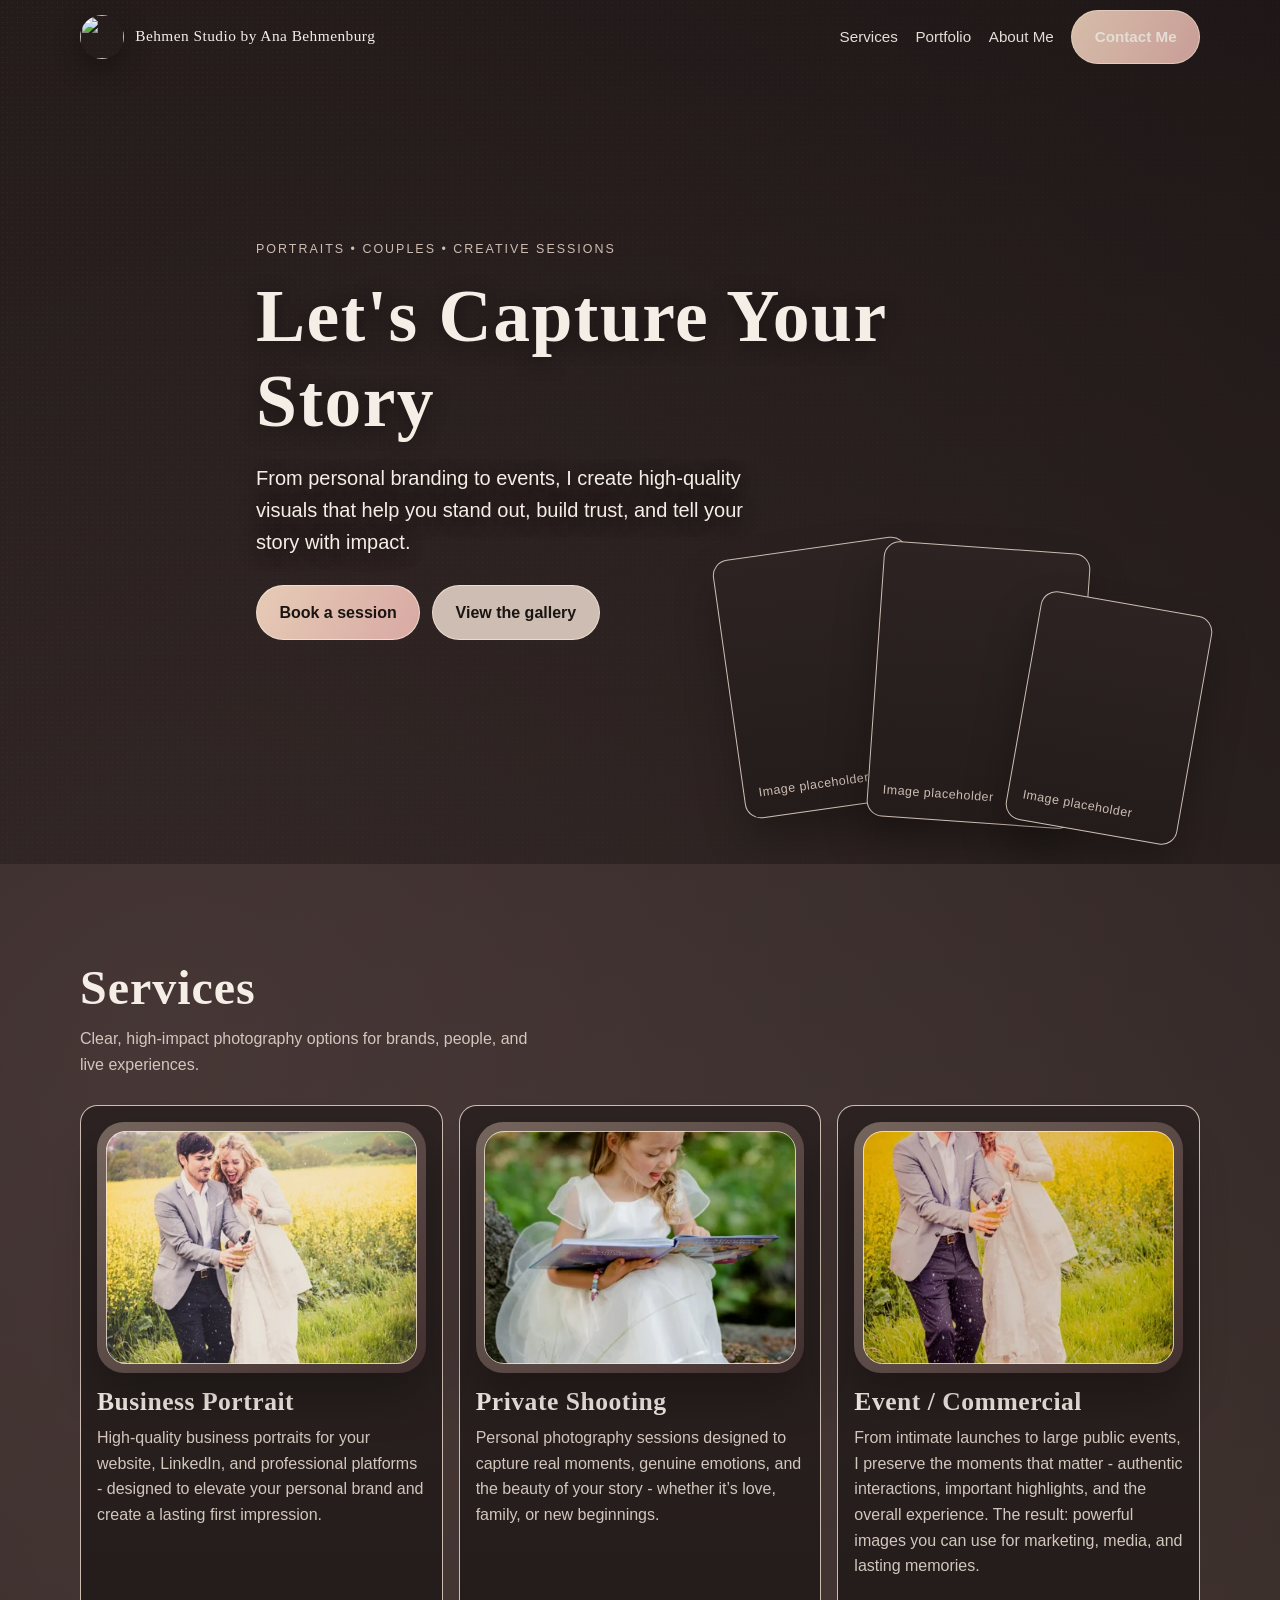
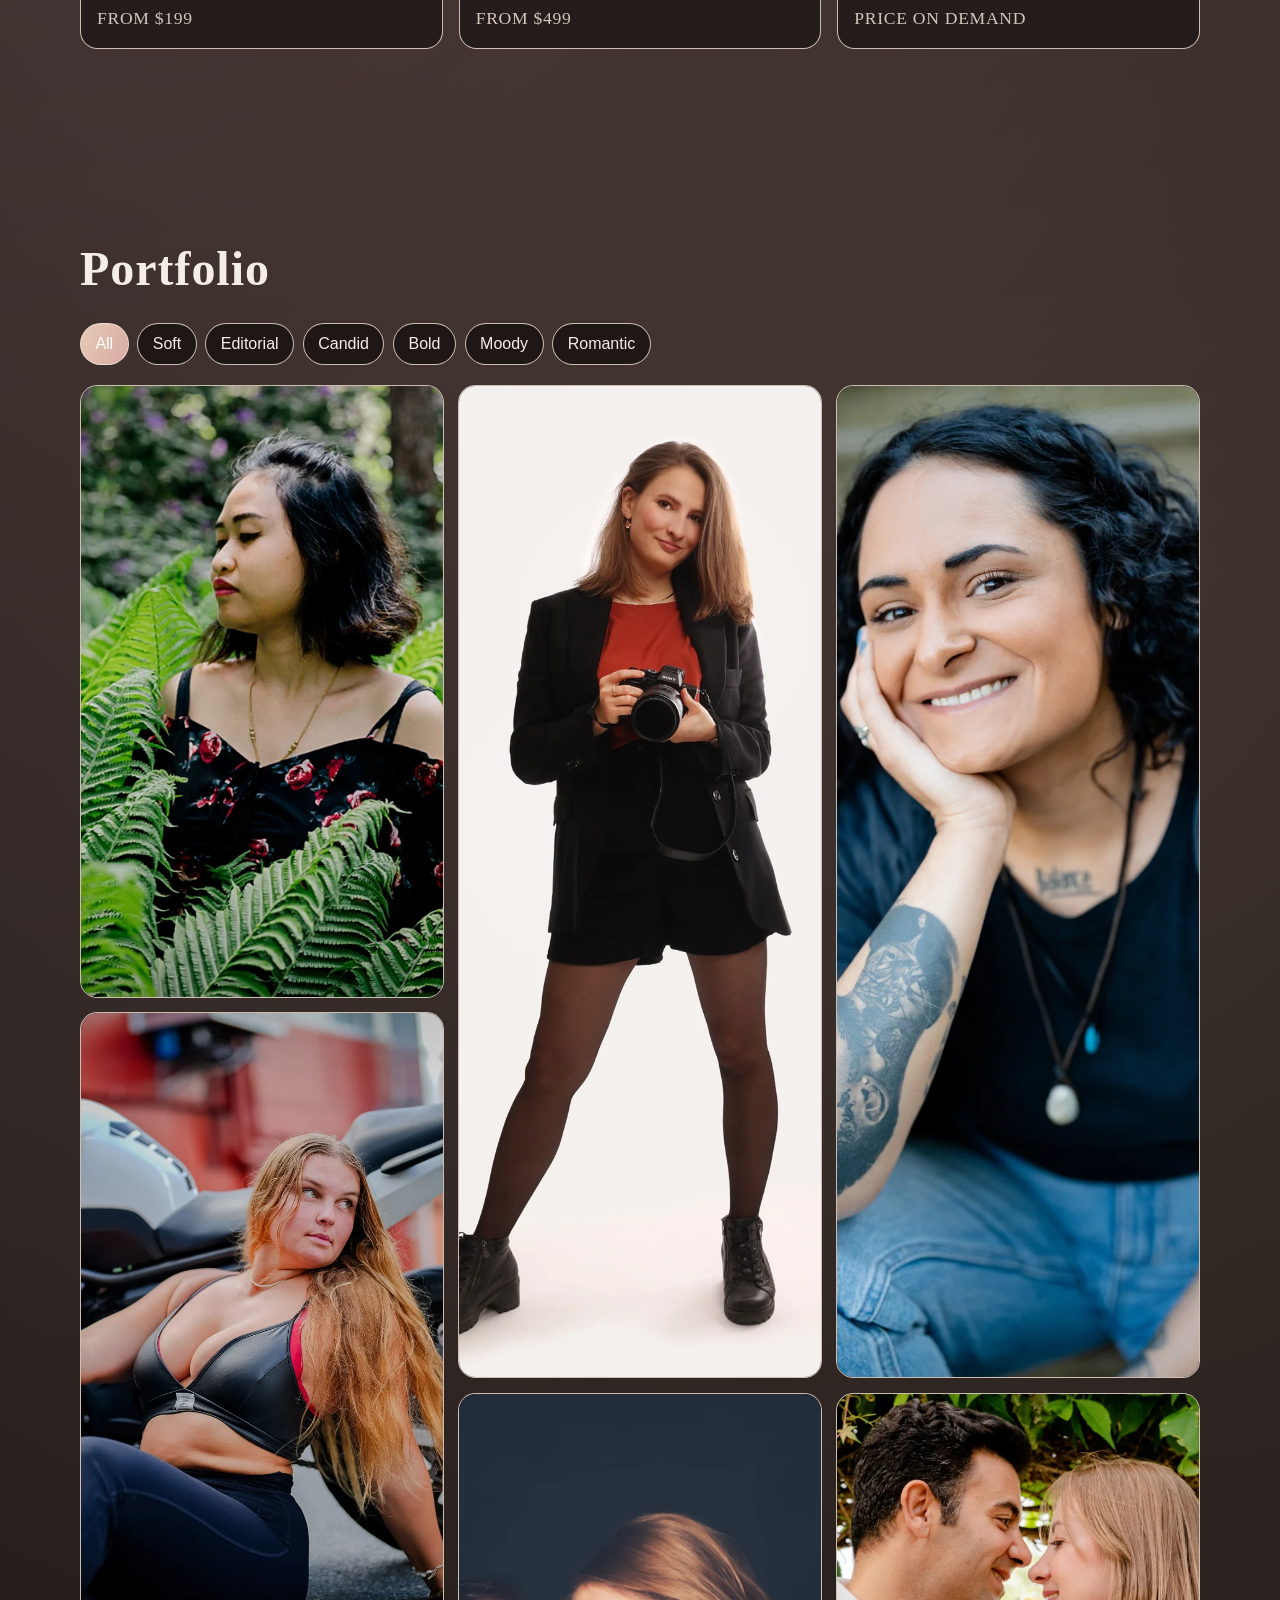
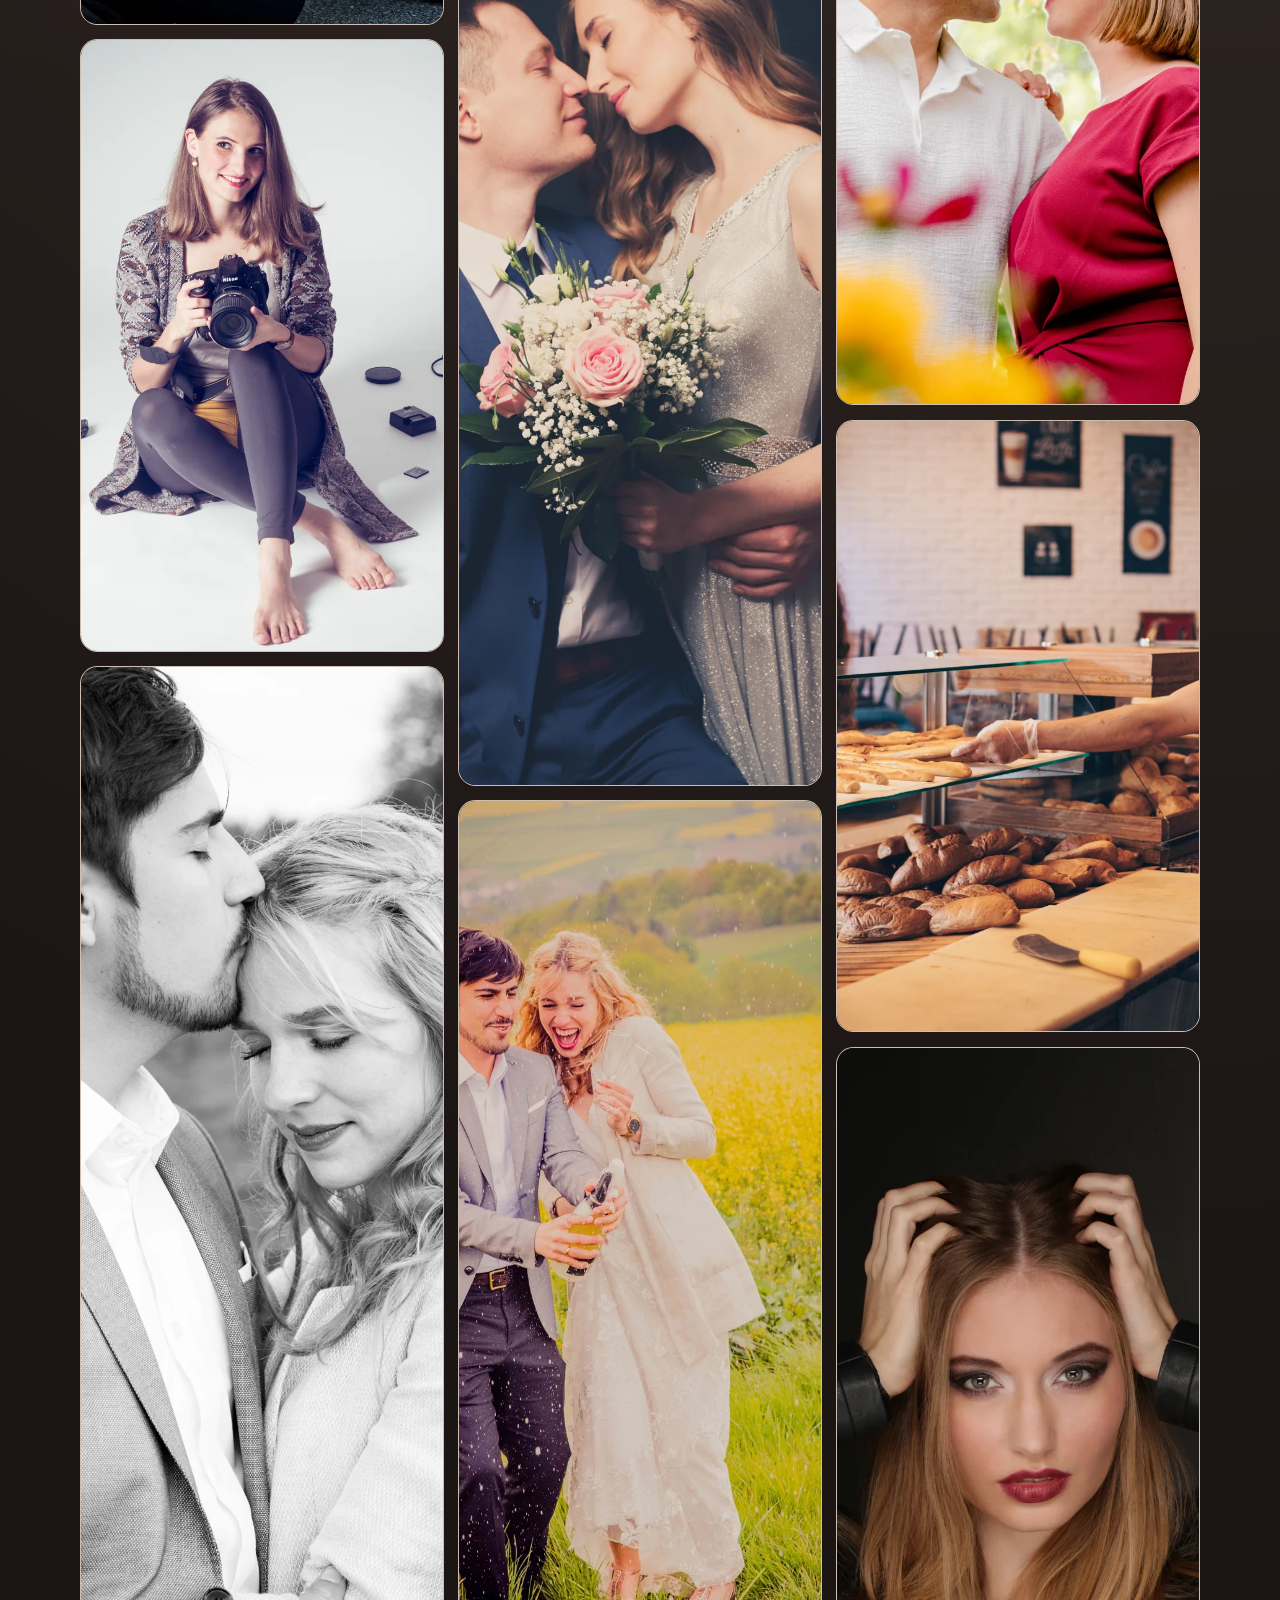
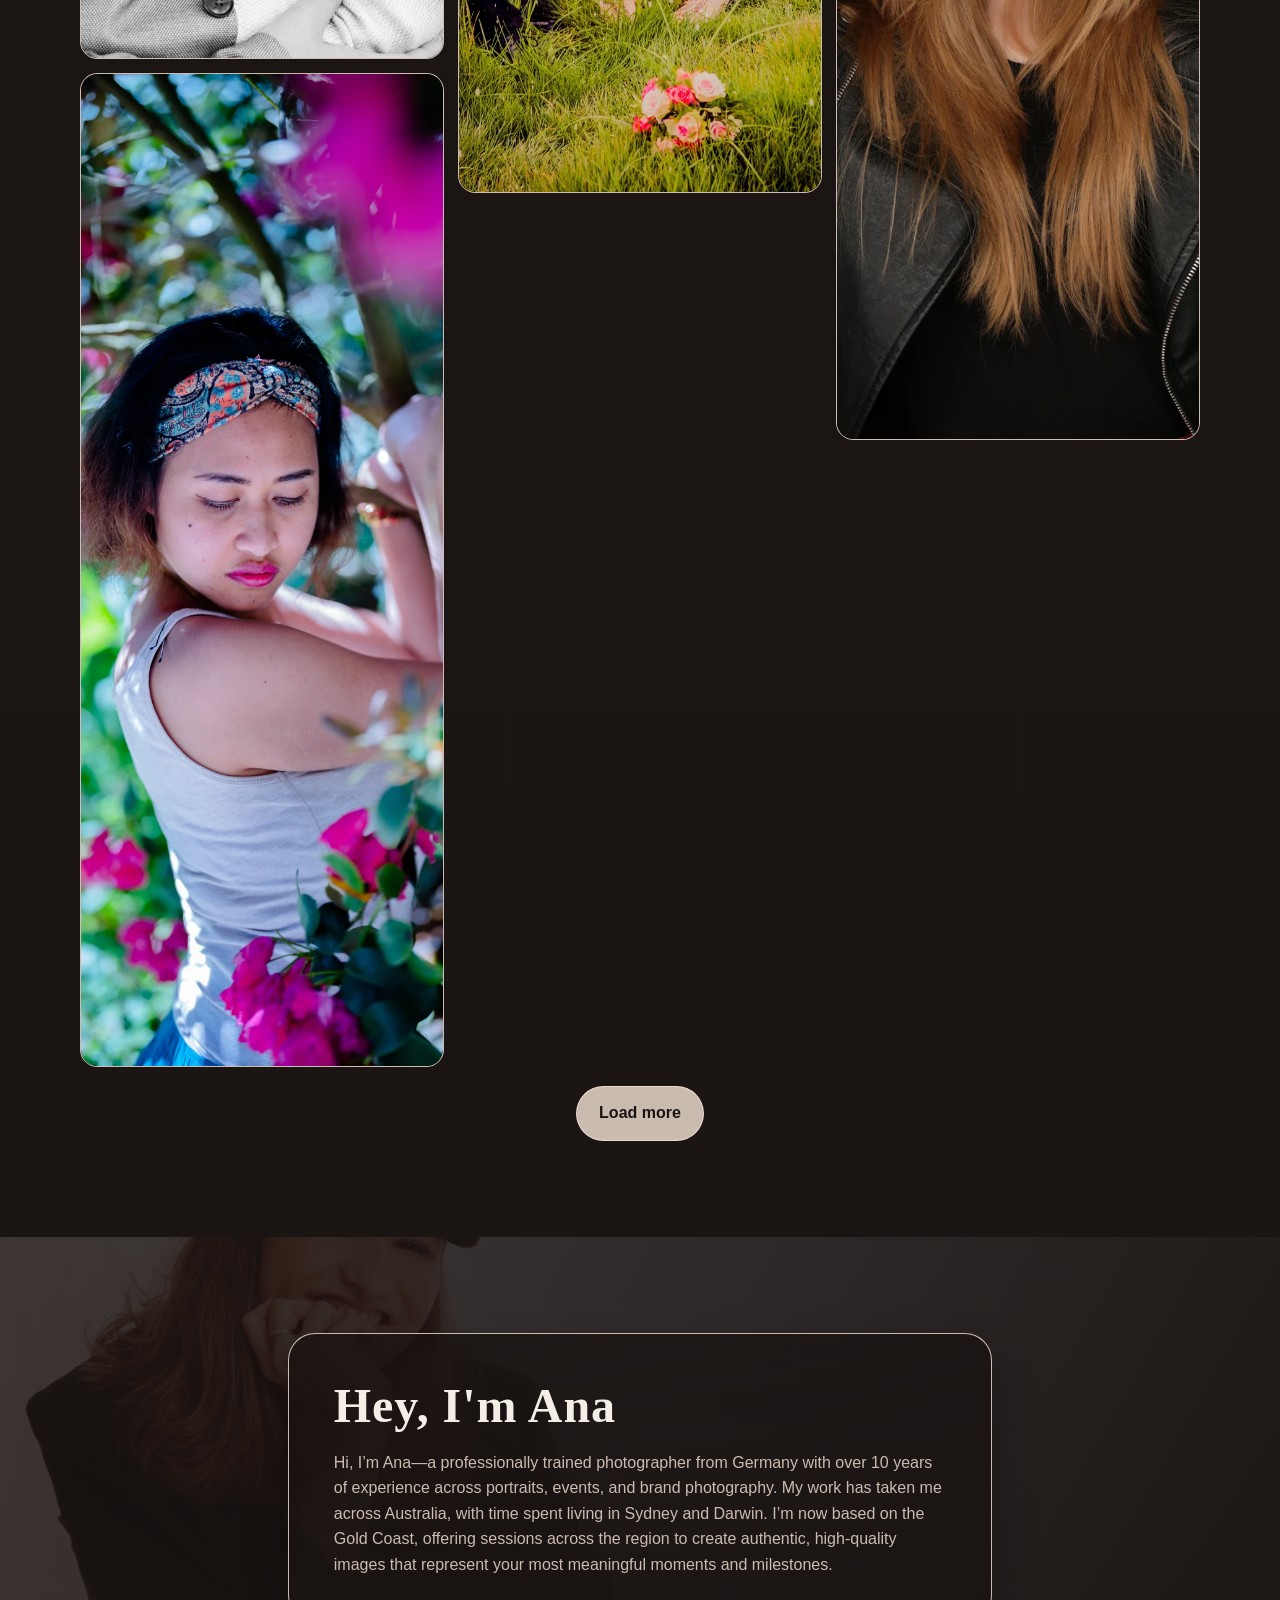
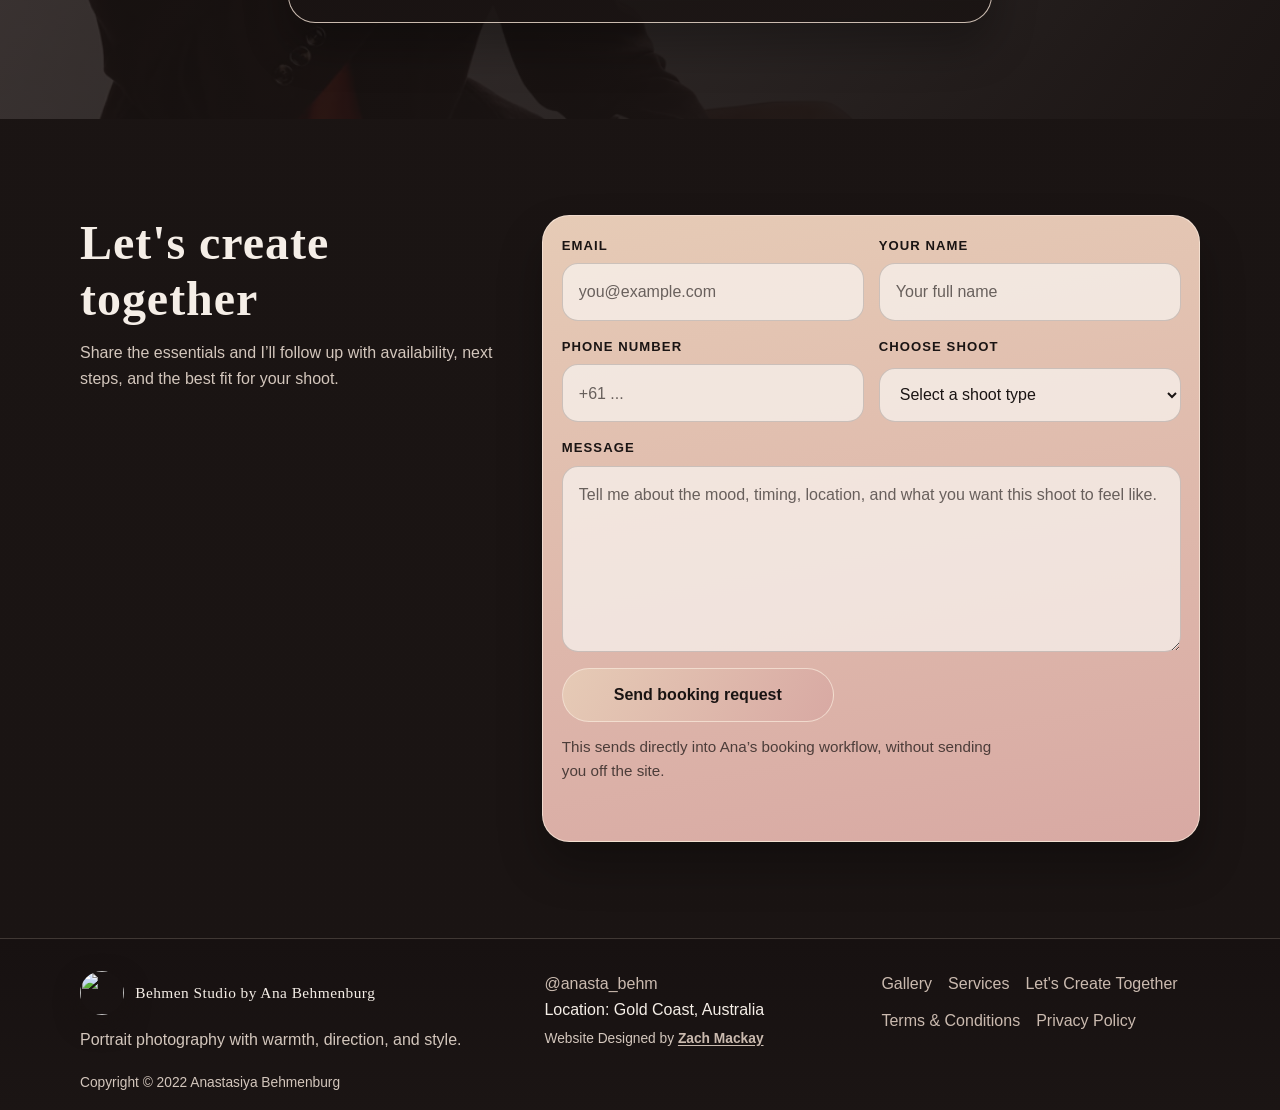
==== index.html @ 87c99b05 "Harden gallery for older browsers with static fallback" ====
<!DOCTYPE html>
<html lang="en">
  <!-- Website designed by Zach Mackay: https://alexzander73.github.io/index.html -->
  <!-- If you want to change wording on the main page, this is the main file to edit. -->
  <head>
    <meta charset="UTF-8" />
    <meta name="viewport" content="width=device-width, initial-scale=1.0" />
    <title>Behmen Studio by Ana Behmenburg | Portrait, Branding & Event Photography</title>
    <meta name="author" content="Zach Mackay | https://alexzander73.github.io/index.html" />
    <meta
      name="designer"
      content="Website Designed by Zach Mackay | https://alexzander73.github.io/index.html"
    />
    <meta
      name="description"
      content="Elegant portrait and creative photography with guided sessions, polished edits, and a booking flow designed to feel easy from first message to final gallery."
    />
    <meta property="og:type" content="website" />
    <meta property="og:title" content="Behmen Studio by Ana Behmenburg | Let's Capture Your Story" />
    <meta
      property="og:description"
      content="Portraits, couples, and creative sessions with warm direction and editorial energy."
    />
    <meta property="og:image" content="assets/images/web/1.webp" />
    <meta property="og:url" content="https://example.com/replace-with-live-url" />
    <link rel="canonical" href="https://example.com/replace-with-live-url" />
    <script>
      try {
        const savedTheme = localStorage.getItem("ab-theme");
        if (savedTheme === "warm" || savedTheme === "requested") {
          document.documentElement.dataset.theme = savedTheme;
        }
      } catch (error) {}
    </script>
    <link id="site-favicon" rel="icon" type="image/svg+xml" href="assets/icons/logo-ab.svg" />
    <link rel="preload" as="image" href="assets/images/web/hero-main.webp" />
    <link rel="stylesheet" href="styles.css?v=20260606-compat" />
  </head>
  <body>
    <a class="skip-link" href="#main-content">Skip to content</a>

    <header class="site-header" id="top">
      <div class="container nav-wrap">
        <a class="brand" href="#home" aria-label="Behmen Studio by Ana Behmenburg home">
          <img class="brand-logo" src="assets/icons/logo-ab.svg" alt="" width="44" height="44" />
          <span>Behmen Studio by Ana Behmenburg</span>
        </a>

        <button
          class="menu-toggle"
          type="button"
          aria-expanded="false"
          aria-controls="site-nav"
          aria-label="Toggle navigation"
        >
          <span></span>
          <span></span>
          <span></span>
        </button>

        <nav class="site-nav" id="site-nav" aria-label="Primary navigation">
          <a href="#services">Services</a>
          <a href="#gallery">Portfolio</a>
          <a href="#about">About Me</a>
          <a class="btn btn-primary booking-link nav-booking-btn" data-booking-link href="#contact">Contact Me</a>
        </nav>
      </div>
    </header>

    <main id="main-content">
      <!-- Hero section: update the main homepage headline and the 3 floating photo filenames here. -->
      <section class="hero section" id="home" aria-labelledby="hero-title">
        <div class="hero-bg" aria-hidden="true"></div>
        <div class="grain" aria-hidden="true"></div>
        <div class="container hero-content reveal">
          <p class="kicker">PORTRAITS • COUPLES • CREATIVE SESSIONS</p>
          <h1 id="hero-title">Let's Capture Your Story</h1>
          <p class="hero-subheadline">
            From personal branding to events, I create high-quality visuals that help you
            stand out, build trust, and tell your story with impact.
          </p>
          <div class="hero-cta-row">
            <a class="btn btn-primary booking-link" data-booking-link href="#contact">Book a session</a>
            <a class="btn btn-secondary" href="#gallery">View the gallery</a>
          </div>
        </div>

        <div class="hero-cards" aria-hidden="true">
          <figure class="hero-card card-a">
            <img src="assets/images/web/hero-card-01.webp" alt="" loading="eager" decoding="async" />
          </figure>
          <figure class="hero-card card-b">
            <img src="assets/images/web/hero-card-02.webp" alt="" loading="eager" decoding="async" />
          </figure>
          <figure class="hero-card card-c">
            <img src="assets/images/web/hero-card-03.webp" alt="" loading="eager" decoding="async" />
          </figure>
        </div>
      </section>

      <!-- Services section: safe place to update service names, descriptions, prices, and service photos. -->
      <section class="sessions section reveal" id="services" aria-labelledby="services-title">
        <div class="container">
          <div class="section-head">
            <h2 id="services-title">Services</h2>
            <p>Clear, high-impact photography options for brands, people, and live experiences.</p>
          </div>

          <div class="session-grid">
            <article class="session-card">
              <div class="session-media frame-image" aria-hidden="true">
                <img src="assets/images/thumbnails/21.webp" alt="" loading="lazy" decoding="async" />
              </div>
              <h3>Business Portrait</h3>
              <p>
                High-quality business portraits for your website, LinkedIn, and professional
                platforms - designed to elevate your personal brand and create a lasting first
                impression.
              </p>
              <div class="service-meta">
                <p class="service-price">from $199</p>
              </div>
            </article>

            <article class="session-card">
              <div class="session-media frame-image" aria-hidden="true">
                <img src="assets/images/thumbnails/22.webp" alt="" loading="lazy" decoding="async" />
              </div>
              <h3>Private Shooting</h3>
              <p>
                Personal photography sessions designed to capture real moments, genuine emotions,
                and the beauty of your story - whether it’s love, family, or new beginnings.
              </p>
              <div class="service-meta">
                <p class="service-price">from $499</p>
              </div>
            </article>

            <article class="session-card">
              <div class="session-media frame-image" aria-hidden="true">
                <img src="assets/images/thumbnails/10.webp" alt="" loading="lazy" decoding="async" />
              </div>
              <h3>Event / Commercial</h3>
              <p>
                From intimate launches to large public events, I preserve the moments that matter
                - authentic interactions, important highlights, and the overall experience. The
                result: powerful images you can use for marketing, media, and lasting memories.
              </p>
              <div class="service-meta">
                <p class="service-price">price on demand</p>
              </div>
            </article>
          </div>
        </div>
      </section>

      <section class="mood-gallery section reveal" id="gallery" aria-labelledby="mood-title">
        <div class="container">
          <div class="section-head">
            <h2 id="mood-title">Portfolio</h2>
          </div>

          <!-- Portfolio filters are built automatically from the gallery data in gallery-data.js. -->
          <div class="filter-row" id="gallery-filters" role="toolbar" aria-label="Gallery filter buttons"></div>

          <div class="gallery-grid" id="gallery-grid" aria-live="polite">
            <button class="gallery-item" type="button" style="--span: 28" aria-label="Portfolio image">
              <img src="assets/images/web/1.webp" alt="Brand portrait photograph from Behmen Studio portfolio" loading="lazy" />
            </button>
            <button class="gallery-item" type="button" style="--span: 45" aria-label="Portfolio image">
              <img src="assets/images/web/2.webp" alt="Portrait photography image from Behmen Studio portfolio" loading="lazy" />
            </button>
            <button class="gallery-item" type="button" style="--span: 45" aria-label="Portfolio image">
              <img src="assets/images/web/3.webp" alt="Brand portrait photograph from Behmen Studio portfolio" loading="lazy" />
            </button>
            <button class="gallery-item" type="button" style="--span: 28" aria-label="Portfolio image">
              <img src="assets/images/web/4.webp" alt="Brand portrait photograph from Behmen Studio portfolio" loading="lazy" />
            </button>
            <button class="gallery-item" type="button" style="--span: 45" aria-label="Portfolio image">
              <img src="assets/images/web/5.webp" alt="Couples session photograph from Behmen Studio portfolio" loading="lazy" />
            </button>
            <button class="gallery-item" type="button" style="--span: 28" aria-label="Portfolio image">
              <img src="assets/images/web/6.webp" alt="Couples session photograph from Behmen Studio portfolio" loading="lazy" />
            </button>
            <button class="gallery-item" type="button" style="--span: 28" aria-label="Portfolio image">
              <img src="assets/images/web/7.webp" alt="Creative editorial portrait from Behmen Studio portfolio" loading="lazy" />
            </button>
            <button class="gallery-item" type="button" style="--span: 28" aria-label="Portfolio image">
              <img src="assets/images/web/8.webp" alt="Creative editorial portrait from Behmen Studio portfolio" loading="lazy" />
            </button>
            <button class="gallery-item" type="button" style="--span: 45" aria-label="Portfolio image">
              <img src="assets/images/web/9.webp" alt="Brand portrait photograph from Behmen Studio portfolio" loading="lazy" />
            </button>
            <button class="gallery-item" type="button" style="--span: 45" aria-label="Portfolio image">
              <img src="assets/images/web/10.webp" alt="Event photography image from Behmen Studio portfolio" loading="lazy" />
            </button>
            <button class="gallery-item" type="button" style="--span: 45" aria-label="Portfolio image">
              <img src="assets/images/web/11.webp" alt="Lifestyle photography image from Behmen Studio portfolio" loading="lazy" />
            </button>
            <button class="gallery-item" type="button" style="--span: 45" aria-label="Portfolio image">
              <img src="assets/images/web/12.webp" alt="Portrait photography image from Behmen Studio portfolio" loading="lazy" />
            </button>
          </div>
          <div class="gallery-actions">
            <button class="btn btn-secondary gallery-load-more" id="gallery-load-more" type="button" hidden>
              Load more
            </button>
          </div>
        </div>
      </section>

      <section class="sessions section reveal" aria-labelledby="session-types-title" hidden>
        <div class="container">
          <div class="section-head">
            <h2 id="session-types-title">Session types</h2>
            <p>Flexible formats for different stories, personalities, and seasons of life.</p>
          </div>

          <div class="session-grid">
            <article class="session-card">
              <div class="session-media frame-image" aria-hidden="true">
                <img src="assets/images/thumbnails/14.webp" alt="" loading="lazy" decoding="async" />
              </div>
              <h3>Portraits</h3>
              <p>Clean, expressive portraits for when you want to look like yourself — only sharper.</p>
              <p class="best-for"><strong>Best for:</strong> personal portraits, profile updates, milestone moments.</p>
              <a class="text-link booking-link" data-booking-link href="#contact">Ask about this session</a>
            </article>

            <article class="session-card">
              <div class="session-media frame-image" aria-hidden="true">
                <img src="assets/images/thumbnails/5.webp" alt="" loading="lazy" decoding="async" />
              </div>
              <h3>Couples</h3>
              <p>Romantic, playful, intimate, or completely chaotic. Preferably all four.</p>
              <p class="best-for"><strong>Best for:</strong> anniversaries, engagement season, “just because” sessions.</p>
              <a class="text-link booking-link" data-booking-link href="#contact">Ask about this session</a>
            </article>

            <article class="session-card">
              <div class="session-media frame-image" aria-hidden="true">
                <img src="assets/images/thumbnails/43.webp" alt="" loading="lazy" decoding="async" />
              </div>
              <h3>Creative Editorial</h3>
              <p>For dramatic lighting, bolder styling, and images with a little bite.</p>
              <p class="best-for"><strong>Best for:</strong> fashion-led stories, concept shoots, creative direction.</p>
              <a class="text-link booking-link" data-booking-link href="#contact">Ask about this session</a>
            </article>

            <article class="session-card">
              <div class="session-media frame-image" aria-hidden="true">
                <img src="assets/images/thumbnails/11.webp" alt="" loading="lazy" decoding="async" />
              </div>
              <h3>Lifestyle</h3>
              <p>Natural images with warmth, movement, and real personality.</p>
              <p class="best-for"><strong>Best for:</strong> at-home stories, day-in-the-life sessions, family rhythm.</p>
              <a class="text-link booking-link" data-booking-link href="#contact">Ask about this session</a>
            </article>

            <article class="session-card">
              <div class="session-media frame-image" aria-hidden="true">
                <img src="assets/images/thumbnails/17.webp" alt="" loading="lazy" decoding="async" />
              </div>
              <h3>Events</h3>
              <p>Candid coverage for moments that should not disappear into someone’s camera roll.</p>
              <p class="best-for"><strong>Best for:</strong> launches, birthdays, intimate celebrations.</p>
              <a class="text-link booking-link" data-booking-link href="#contact">Ask about this session</a>
            </article>

            <article class="session-card">
              <div class="session-media frame-image" aria-hidden="true">
                <img src="assets/images/thumbnails/3.webp" alt="" loading="lazy" decoding="async" />
              </div>
              <h3>Branding</h3>
              <p>Personal brand images that feel polished without becoming corporate wallpaper.</p>
              <p class="best-for"><strong>Best for:</strong> founders, creators, service businesses.</p>
              <a class="text-link booking-link" data-booking-link href="#contact">Ask about this session</a>
            </article>
          </div>
        </div>
      </section>

      <!-- Contact section: the visible wording can be changed here. The form is already linked to Google Forms. -->
      <!-- About Me section: update Ana's bio text here. The background photo is set in styles.css. -->
      <section class="closing-cta section" id="about" aria-labelledby="closing-title">
        <div class="closing-bg" aria-hidden="true"></div>
        <div class="container reveal closing-inner">
          <div class="closing-bio">
            <h2 id="closing-title">Hey, I'm Ana</h2>
            <p>
              Hi, I’m Ana—a professionally trained photographer from Germany with over 10 years of
              experience across portraits, events, and brand photography. My work has taken me
              across Australia, with time spent living in Sydney and Darwin. I’m now based on the
              Gold Coast, offering sessions across the region to create authentic, high-quality
              images that represent your most meaningful moments and milestones.
            </p>
          </div>
        </div>
      </section>

      <section class="contact section reveal" id="contact" aria-labelledby="contact-title">
        <div class="container contact-grid">
          <div class="contact-copy">
            <h2 id="contact-title" tabindex="-1">Let's create together</h2>
            <p>
              Share the essentials and I’ll follow up with availability, next steps, and the best
              fit for your shoot.
            </p>
          </div>

          <form
            class="contact-card contact-form"
            id="booking-form"
            action="https://docs.google.com/forms/d/e/1FAIpQLSfcekjBsArkRfEiZrwBeXv1v7Gg5kuwwtgHnTbd9n-oqqgunA/formResponse"
            method="POST"
            target="booking-form-target"
          >
            <div class="form-grid">
              <div class="field">
                <label class="form-label" for="booking-email">Email</label>
                <input
                  class="form-control"
                  id="booking-email"
                  name="emailAddress"
                  type="email"
                  autocomplete="email"
                  placeholder="you@example.com"
                  required
                />
              </div>

              <div class="field">
                <label class="form-label" for="booking-name">Your name</label>
                <input
                  class="form-control"
                  id="booking-name"
                  name="entry.741005754"
                  type="text"
                  autocomplete="name"
                  placeholder="Your full name"
                  required
                />
              </div>

              <div class="field">
                <label class="form-label" for="booking-phone">Phone number</label>
                <input
                  class="form-control"
                  id="booking-phone"
                  name="entry.1452168163"
                  type="tel"
                  autocomplete="tel"
                  placeholder="+61 ..."
                />
              </div>

              <div class="field">
                <label class="form-label" for="booking-shoot">Choose Shoot</label>
                <select class="form-control" id="booking-shoot" name="entry.1348587516">
                  <option value="">Select a shoot type</option>
                  <option value="Business">Business</option>
                  <option value="Private">Private</option>
                  <option value="Event">Event</option>
                  <option value="Commercial">Commercial</option>
                </select>
              </div>

              <div class="field field-full">
                <label class="form-label" for="booking-message">Message</label>
                <textarea
                  class="form-control form-control-textarea"
                  id="booking-message"
                  name="entry.1686327555"
                  rows="6"
                  placeholder="Tell me about the mood, timing, location, and what you want this shoot to feel like."
                ></textarea>
              </div>
            </div>

            <input type="hidden" name="fvv" value="1" />
            <input type="hidden" name="fbzx" value="1282646725773143806" />
            <input type="hidden" name="partialResponse" value="[null,null,&quot;1282646725773143806&quot;]" />
            <input type="hidden" name="pageHistory" value="0" />
            <input type="hidden" name="submissionTimestamp" value="-1" />

            <div class="form-actions">
              <button class="btn btn-primary" type="submit">Send booking request</button>
              <p class="form-note">
                This sends directly into Ana’s booking workflow, without sending you off the site.
              </p>
            </div>

            <p class="form-status" id="booking-form-status" aria-live="polite"></p>
          </form>
        </div>

        <iframe
          class="form-target"
          name="booking-form-target"
          id="booking-form-target"
          title="Hidden booking form submission target"
        ></iframe>
      </section>
    </main>

    <footer class="site-footer">
      <div class="container footer-grid">
        <div>
          <p class="brand footer-brand">
            <img class="brand-logo" src="assets/icons/logo-ab.svg" alt="" width="44" height="44" />
            <span>Behmen Studio by Ana Behmenburg</span>
          </p>
          <p class="footer-tagline">Portrait photography with warmth, direction, and style.</p>
        </div>

        <div>
          <p><a href="https://www.instagram.com/anasta_behm/" target="_blank" rel="noreferrer">@anasta_behm</a></p>
          <p>Location: Gold Coast, Australia</p>
          <p class="designer-credit">
            Website Designed by
            <a href="https://alexzander73.github.io/index.html" target="_blank" rel="noreferrer">
              Zach Mackay
            </a>
          </p>
        </div>

        <nav aria-label="Footer links" class="footer-links">
          <a href="#gallery">Gallery</a>
          <a href="#services">Services</a>
          <a href="#contact">Let's Create Together</a>
          <a href="terms.html">Terms &amp; Conditions</a>
          <a href="privacy.html">Privacy Policy</a>
        </nav>
      </div>
      <p class="copyright">
        Copyright ©️ 2022 Anastasiya Behmenburg
      </p>
    </footer>

    <div class="lightbox" id="lightbox" aria-hidden="true" role="dialog" aria-label="Image preview">
      <button class="lightbox-close" type="button" aria-label="Close image">×</button>
      <button class="lightbox-nav prev" type="button" aria-label="Previous image">←</button>
      <figure class="lightbox-frame frame-image">
        <img id="lightbox-image" src="" alt="" loading="lazy" decoding="async" />
      </figure>
      <button class="lightbox-nav next" type="button" aria-label="Next image">→</button>
    </div>

    <div class="admin-shell" id="admin-shell" aria-hidden="true" hidden>
      <div class="admin-backdrop" data-admin-close="true"></div>
      <aside class="admin-panel" role="dialog" aria-modal="true" aria-labelledby="admin-title">
        <button class="admin-close" id="admin-close" type="button" aria-label="Close panel">×</button>
        <h2 id="admin-title">Image Library</h2>
        <p class="admin-note">
          Changes are written directly to the linked GitHub repository.
        </p>
        <p class="form-status admin-status" id="admin-status" aria-live="polite"></p>

        <div id="admin-login-panel">
          <form id="admin-login-form" class="admin-form">
            <label class="form-label" for="admin-password">Access key</label>
            <input class="form-control" id="admin-password" name="admin-password" type="password" required />
            <button class="btn btn-primary" type="submit">Unlock</button>
          </form>
        </div>

        <div id="admin-github-panel" hidden>
          <form id="admin-github-form" class="admin-form">
            <h3>Connect GitHub</h3>
            <label class="form-label" for="admin-github-token">GitHub token (repo contents write)</label>
            <input class="form-control" id="admin-github-token" type="password" required />

            <label class="form-label" for="admin-github-owner">Repo owner</label>
            <input class="form-control" id="admin-github-owner" type="text" value="AnBehmen" required />

            <label class="form-label" for="admin-github-repo">Repo name</label>
            <input class="form-control" id="admin-github-repo" type="text" value="behmenstudio" required />

            <label class="form-label" for="admin-github-branch">Branch</label>
            <input class="form-control" id="admin-github-branch" type="text" value="main" required />

            <button class="btn btn-primary" type="submit">Connect</button>
          </form>
        </div>

        <div id="admin-work-panel" hidden>
          <form id="admin-upload-form" class="admin-form">
            <h3>Add Image</h3>
            <label class="form-label" for="admin-image-file">Upload image file</label>
            <input class="form-control" id="admin-image-file" type="file" accept="image/*" />

            <label class="form-label" for="admin-src-path">Or image path / URL</label>
            <input
              class="form-control"
              id="admin-src-path"
              type="text"
              placeholder="assets/images/web/new-image.webp"
            />

            <label class="form-label" for="admin-alt">Alt text</label>
            <input class="form-control" id="admin-alt" type="text" required />

            <label class="form-label" for="admin-category">Category</label>
            <select class="form-control" id="admin-category"></select>

            <label class="form-label" for="admin-mood">Mood</label>
            <select class="form-control" id="admin-mood"></select>

            <label class="form-label" for="admin-span">Grid span</label>
            <input class="form-control" id="admin-span" type="number" min="20" max="56" value="36" />

            <button class="btn btn-primary" type="submit">Add to Gallery</button>
          </form>

          <div class="admin-toolbar">
            <button class="btn btn-secondary" id="admin-refresh-gallery" type="button">Refresh from GitHub</button>
            <button class="btn btn-secondary" id="admin-logout" type="button">Lock</button>
          </div>

          <div class="admin-gallery-list" id="admin-gallery-list"></div>
        </div>

        <input id="admin-replace-file" type="file" accept="image/*" hidden />
      </aside>
    </div>

    <script src="gallery-data.js?v=20260606-compat" defer></script>
    <script src="script.js?v=20260606-compat" defer></script>
    <script src="image-library.js?v=20260606-compat" defer></script>
  </body>
</html>
---- styles.css ----
/* Website designed by Zach Mackay: https://alexzander73.github.io/index.html */
/* Most normal text and photo updates should be done in index.html and script.js.
   This file is mainly for design changes like colors, spacing, and layout. */
:root {
  --white: #FFFFFF;
  --white-soft: #f7e5d7cc;
  --slate: #d3c6bc;
  --charcoal: #241c1b;
  --navy: #5f4748;
  --rust: #d8a9a3;
  --ivory: #f5eee7;
  --ink: #1a1413;
  --charcoal-soft: rgba(24, 18, 17, 0.82);
  --bg: #1a1413;
  --bg-soft: #241c1b;
  --card: #2c2322;
  --text: #f5eee7;
  --muted: #d3c6bc;
  --accent: #d9b89b;
  --accent-2: #b58f8e;
  --line: rgba(255, 236, 217, 0.16);
  --shadow: 0 24px 44px rgba(0, 0, 0, 0.28);
  --surface-panel: linear-gradient(180deg, #2c2322, #241c1b);
  --surface-panel-deep: linear-gradient(180deg, #171111, #1b1514);
  --surface-accent: linear-gradient(120deg, #e6cbb6, #d8a9a3);
  --surface-frame: linear-gradient(140deg, rgba(251, 224, 203, 0.35), rgba(121, 82, 84, 0.32));
  --page-background:
    radial-gradient(circle at 12% 14%, rgba(181, 143, 142, 0.25), rgba(26, 20, 19, 0) 34%),
    radial-gradient(circle at 86% 30%, rgba(217, 184, 155, 0.14), rgba(26, 20, 19, 0) 42%),
    linear-gradient(180deg, #171111, #1b1514 38%, #1a1413 100%);
  --radius: 1.1rem;
  --radius-lg: 1.7rem;
  --container: min(1120px, 92vw);
  --headline: "Iowan Old Style", "Palatino Linotype", "Book Antiqua", Palatino, serif;
  --body: "Avenir Next", "Segoe UI", "Helvetica Neue", sans-serif;
}

html[data-theme="requested"] {
  --white: #FFFFFF;
  --white-soft: #ffffffcc;
  --slate: #9095a7ff;
  --charcoal: #191919ff;
  --navy: #162d5aff;
  --rust: #914332ff;
  --ivory: #f9f4f0ff;
  --ink: #0f1722ff;
  --charcoal-soft: #191919cc;
  --bg: var(--ink);
  --bg-soft: var(--charcoal);
  --card: var(--navy);
  --text: var(--ivory);
  --muted: var(--slate);
  --accent: var(--rust);
  --accent-2: var(--navy);
  --line: var(--white-soft);
  --shadow: 0 24px 44px var(--charcoal-soft);
  --surface-panel: linear-gradient(180deg, var(--charcoal), var(--navy));
  --surface-panel-deep: linear-gradient(180deg, var(--ink), var(--charcoal));
  --surface-accent: linear-gradient(135deg, var(--rust), var(--navy));
  --surface-frame: linear-gradient(145deg, var(--white-soft), var(--navy));
  --page-background:
    radial-gradient(circle at 16% 10%, var(--rust), rgba(15, 23, 34, 0) 26%),
    radial-gradient(circle at 50% 118%, var(--navy), rgba(15, 23, 34, 0) 34%),
    linear-gradient(180deg, var(--charcoal) 0%, var(--ink) 68%, var(--navy) 100%);
}

html[data-theme="requested"] .hero .btn-primary,
html[data-theme="requested"] .hero-cta-row .btn-primary,
html[data-theme="requested"] .nav-booking-btn {
  background: linear-gradient(135deg, var(--ivory), var(--ivory));
  border-color: var(--white-soft);
  color: var(--ink);
}

html[data-theme="requested"] .brand-logo {
  box-shadow: 0 10px 24px var(--charcoal-soft);
}

html[data-theme="requested"] #services .session-card,
html[data-theme="requested"] [aria-labelledby="session-types-title"] .session-card {
  background: linear-gradient(165deg, var(--charcoal), var(--rust));
  border-color: var(--white-soft);
}

html[data-theme="requested"] #services .service-price,
html[data-theme="requested"] [aria-labelledby="session-types-title"] .service-price {
  color: var(--ivory);
}

html[data-theme="requested"] .offer-card {
  background: linear-gradient(165deg, var(--navy), var(--ink));
  border-color: var(--white-soft);
}

html[data-theme="requested"] .offer-card-dark-text,
html[data-theme="requested"] .offer-card-dark-text h3,
html[data-theme="requested"] .offer-card-dark-text li {
  color: var(--ivory);
}

html[data-theme="requested"] .contact .btn-primary,
html[data-theme="requested"] .closing-cta .btn-primary {
  background: linear-gradient(135deg, var(--navy), var(--ink));
  border-color: var(--white-soft);
  color: var(--ivory);
}

html[data-theme="requested"] .contact-card {
  background: linear-gradient(168deg, var(--navy), var(--ink));
  border-color: var(--white-soft);
}

html[data-theme="requested"] .form-label,
html[data-theme="requested"] .form-status,
html[data-theme="requested"] .form-status.is-success {
  color: var(--ivory);
}

html[data-theme="requested"] .form-note {
  color: var(--white-soft);
}

html[data-theme="requested"] .form-control {
  border-color: var(--white-soft);
  color: var(--ivory);
  background: rgba(15, 23, 34, 0.48);
}

html[data-theme="requested"] .form-control::placeholder {
  color: var(--white-soft);
}

html[data-theme="requested"] .form-control:focus {
  border-color: var(--ivory);
  box-shadow: 0 0 0 3px rgba(249, 244, 240, 0.14);
  background: rgba(15, 23, 34, 0.76);
}

html[data-theme="requested"] .form-status.is-error {
  color: var(--white);
}

html[data-theme="requested"] .theme-btn.is-active {
  background: linear-gradient(135deg, var(--navy), var(--navy));
  border-color: var(--white-soft);
  color: var(--ivory);
}

* {
  box-sizing: border-box;
}

html {
  scroll-behavior: smooth;
}

body {
  margin: 0;
  font-family: var(--body);
  color: var(--text);
  background: var(--page-background);
  line-height: 1.6;
}

img {
  max-width: 100%;
  display: block;
}

a {
  color: inherit;
}

.skip-link {
  position: absolute;
  left: 0.75rem;
  top: -4rem;
  background: var(--white);
  color: var(--ink);
  padding: 0.5rem 0.75rem;
  border-radius: 0.5rem;
  z-index: 9999;
}

.skip-link:focus {
  top: 0.75rem;
}

.container {
  width: var(--container);
  margin-inline: auto;
}

.section {
  padding: clamp(3.5rem, 8vw, 6rem) 0;
}

h1,
h2,
h3 {
  margin: 0;
  font-family: var(--headline);
  letter-spacing: 0.02em;
  line-height: 1.15;
}

h1 {
  font-size: clamp(2rem, 8vw, 4.6rem);
}

h2 {
  font-size: clamp(1.65rem, 4vw, 3rem);
}

h3 {
  font-size: clamp(1.2rem, 2vw, 1.7rem);
}

p {
  margin: 0;
}

ul {
  margin: 0;
  padding-left: 1.2rem;
}

.section-head {
  max-width: 52ch;
  margin-bottom: 1.7rem;
}

.section-head p {
  margin-top: 0.7rem;
  color: var(--muted);
}

.btn {
  display: inline-flex;
  align-items: center;
  justify-content: center;
  gap: 0.45rem;
  padding: 0.85rem 1.4rem;
  border-radius: 999px;
  border: 1px solid var(--charcoal-soft);
  text-decoration: none;
  font-weight: 600;
  transition: transform 220ms ease, background-color 220ms ease, border-color 220ms ease;
}

.btn:hover,
.btn:focus-visible {
  transform: translateY(-2px);
}

.btn:disabled {
  opacity: 0.75;
  cursor: wait;
  transform: none;
}

.btn-primary {
  background: var(--surface-accent);
  border-color: var(--white-soft);
  color: var(--ink);
}

.btn-secondary {
  border-color: var(--white-soft);
  background: var(--white-soft);
  color: var(--ink);
}

.text-link {
  display: inline-block;
  margin-top: 1rem;
  color: var(--accent);
  text-decoration: none;
  border-bottom: 1px solid var(--accent);
}

.site-header {
  position: fixed;
  inset: 0 0 auto;
  z-index: 100;
  transition: background-color 260ms ease, backdrop-filter 260ms ease, border-color 260ms ease;
  border-bottom: 1px solid transparent;
}

.site-header.is-scrolled {
  background: var(--ink);
  backdrop-filter: blur(8px);
  border-color: var(--white-soft);
}

.nav-wrap {
  display: flex;
  align-items: center;
  justify-content: space-between;
  min-height: 4.6rem;
  gap: 1rem;
}

.brand {
  display: inline-flex;
  align-items: center;
  gap: 0.7rem;
  text-decoration: none;
  font-family: var(--headline);
  letter-spacing: 0.03em;
  font-size: clamp(0.92rem, 1.2vw, 1.08rem);
  line-height: 1.1;
  max-width: min(26rem, calc(100vw - 7rem));
}

.brand span {
  display: block;
}

.brand-logo {
  width: 2.75rem;
  height: 2.75rem;
  flex: 0 0 auto;
  border-radius: 999px;
  box-shadow: 0 10px 24px var(--charcoal-soft);
}

.footer-brand {
  margin: 0;
  max-width: none;
}

.site-nav {
  display: flex;
  align-items: center;
  gap: 1.1rem;
}

.site-nav a {
  text-decoration: none;
  color: var(--text);
  opacity: 0.92;
  font-size: 0.95rem;
}

.site-nav > a:not(.btn):hover,
.site-nav > a:not(.btn):focus-visible {
  opacity: 1;
  color: var(--white);
}

.menu-toggle {
  display: none;
  width: 2.75rem;
  height: 2.75rem;
  background: var(--charcoal-soft);
  border: 1px solid var(--white-soft);
  border-radius: 0.8rem;
  padding: 0.55rem;
  cursor: pointer;
}

.menu-toggle span {
  display: block;
  width: 100%;
  height: 2px;
  margin: 0.3rem 0;
  background: var(--white);
  transition: transform 240ms ease, opacity 240ms ease;
}

.menu-toggle.is-open span:nth-child(1) {
  transform: translateY(8px) rotate(45deg);
}

.menu-toggle.is-open span:nth-child(2) {
  opacity: 0;
}

.menu-toggle.is-open span:nth-child(3) {
  transform: translateY(-8px) rotate(-45deg);
}

.hero {
  position: relative;
  min-height: 96vh;
  padding-top: 7rem;
  display: grid;
  align-items: center;
  overflow: hidden;
  isolation: isolate;
}

.hero-bg {
  position: absolute;
  inset: 0;
  background: url("assets/images/web/hero-main.webp") center/cover no-repeat;
  transform: scale(1.05);
  animation: hero-drift 24s ease-in-out infinite alternate;
}

.grain {
  position: absolute;
  inset: 0;
  pointer-events: none;
  opacity: 0.44;
  z-index: 1;
  background-image:
    linear-gradient(120deg, var(--charcoal-soft), var(--ink)),
    radial-gradient(var(--white-soft) 0.45px, rgba(255, 255, 255, 0) 0.6px);
  background-size: auto, 5px 5px;
}

@keyframes hero-drift {
  0% {
    transform: scale(1.05) translate3d(0, 0, 0);
  }
  100% {
    transform: scale(1.1) translate3d(-1.2%, -1.2%, 0);
  }
}

.hero-content {
  position: relative;
  z-index: 2;
  max-width: 48rem;
}

.hero-content h1,
.hero-subheadline {
  text-shadow: 0 4px 18px var(--charcoal-soft);
}

.kicker {
  margin-bottom: 0.9rem;
  text-transform: uppercase;
  letter-spacing: 0.16em;
  font-size: 0.78rem;
  color: var(--white-soft);
}

.hero-subheadline {
  margin-top: 1.15rem;
  max-width: 45ch;
  font-size: clamp(1rem, 2.2vw, 1.25rem);
  color: var(--ivory);
}

.hero-cta-row {
  margin-top: 1.7rem;
  display: flex;
  flex-wrap: wrap;
  gap: 0.75rem;
}

.hero-cards {
  position: absolute;
  right: max(4vw, 1.25rem);
  bottom: clamp(1.2rem, 4vw, 2.8rem);
  z-index: 1;
  width: min(34rem, 43vw);
  min-height: 17rem;
  pointer-events: none;
}

.hero-card {
  position: absolute;
  margin: 0;
  border-radius: 1rem;
  overflow: hidden;
  border: 1px solid var(--white-soft);
  box-shadow: var(--shadow);
  background: var(--surface-panel);
}

.hero-card img {
  width: 100%;
  height: 100%;
  object-fit: cover;
}

.card-a {
  left: 8%;
  width: 36%;
  aspect-ratio: 3 / 4;
  transform: rotate(-8deg);
  animation: float-a 7s ease-in-out infinite;
}

.card-b {
  left: 35%;
  width: 38%;
  aspect-ratio: 3 / 4;
  transform: rotate(4deg);
  animation: float-b 8s ease-in-out infinite;
}

.card-c {
  left: 62%;
  top: 20%;
  width: 32%;
  aspect-ratio: 3 / 4;
  transform: rotate(10deg);
  animation: float-c 9s ease-in-out infinite;
}

@keyframes float-a {
  50% {
    transform: rotate(-10deg) translateY(-5px);
  }
}

@keyframes float-b {
  50% {
    transform: rotate(2deg) translateY(-8px);
  }
}

@keyframes float-c {
  50% {
    transform: rotate(8deg) translateY(-6px);
  }
}

.badges {
  border-block: 1px solid var(--line);
  background: var(--charcoal-soft);
}

.badge-row {
  display: flex;
  gap: 0.8rem;
  flex-wrap: wrap;
}

.badge-pill {
  margin: 0;
  padding: 0.45rem 0.9rem;
  border: 1px solid var(--white-soft);
  border-radius: 999px;
  background: var(--ink);
  color: var(--white);
  font-size: 0.9rem;
}

.frame-image {
  position: relative;
  border-radius: var(--radius-lg);
  padding: 0.55rem;
  background: var(--surface-frame);
  box-shadow: var(--shadow);
}

.frame-image::before {
  content: "";
  position: absolute;
  inset: 0.55rem;
  border-radius: calc(var(--radius-lg) - 0.45rem);
  border: 1px solid var(--white-soft);
  pointer-events: none;
}

.frame-image img {
  width: 100%;
  border-radius: calc(var(--radius-lg) - 0.45rem);
  min-height: 12rem;
  object-fit: cover;
  background: linear-gradient(135deg, var(--navy), var(--charcoal));
}

.image-missing img,
.hero-card.image-missing img {
  opacity: 0;
}

.image-missing::after,
.hero-card.image-missing::after {
  content: "Image placeholder";
  position: absolute;
  inset: auto 0.9rem 0.9rem;
  font-size: 0.78rem;
  letter-spacing: 0.04em;
  color: var(--white-soft);
}

.filter-row {
  display: flex;
  flex-wrap: wrap;
  gap: 0.55rem;
  margin-bottom: 1.25rem;
}

.filter-btn {
  border: 1px solid var(--white-soft);
  background: var(--charcoal-soft);
  border-radius: 999px;
  color: var(--text);
  padding: 0.45rem 0.9rem;
  cursor: pointer;
}

.filter-btn.is-active {
  background: var(--surface-accent);
  color: var(--white);
  border-color: var(--white-soft);
}

.gallery-grid {
  display: grid;
  grid-template-columns: repeat(2, minmax(0, 1fr));
  grid-auto-rows: 8px;
  gap: 0.9rem;
}

.gallery-item {
  position: relative;
  appearance: none;
  padding: 0;
  text-align: left;
  border-radius: var(--radius);
  overflow: hidden;
  border: 1px solid var(--white-soft);
  cursor: zoom-in;
  background: var(--surface-panel);
  grid-row: span var(--span, 28);
}

.gallery-item img {
  width: 100%;
  height: 100%;
  object-fit: cover;
  transition: transform 350ms ease;
}

.gallery-item:hover img,
.gallery-item:focus-visible img {
  transform: scale(1.04);
}

.gallery-actions {
  margin-top: 1.2rem;
  display: flex;
  justify-content: center;
}

.gallery-load-more[hidden] {
  display: none;
}

.experience {
  border-top: 1px solid var(--line);
}

.experience-steps {
  display: grid;
  gap: 0.95rem;
}

.step-card {
  background: linear-gradient(170deg, var(--charcoal), var(--navy));
  border: 1px solid var(--white-soft);
  border-radius: var(--radius);
  padding: 1.2rem;
}

.step-no {
  margin-bottom: 0.65rem;
  color: var(--accent);
  letter-spacing: 0.14em;
  font-size: 0.78rem;
}

.step-card p:last-child {
  color: var(--muted);
  margin-top: 0.55rem;
}

.session-grid {
  display: grid;
  gap: 1rem;
}

.session-card {
  background: var(--surface-panel);
  border: 1px solid var(--white-soft);
  border-radius: var(--radius);
  padding: 1rem;
  display: flex;
  flex-direction: column;
}

.session-media {
  margin-bottom: 0.9rem;
}

.session-media img {
  aspect-ratio: 4 / 3;
}

.session-card p {
  margin-top: 0.55rem;
  color: var(--muted);
}

.service-meta {
  margin-top: auto;
  display: grid;
  gap: 0;
  padding-top: 1rem;
}

.service-price {
  margin-top: 0;
  color: var(--white);
  font-family: var(--headline);
  font-size: 1.1rem;
  letter-spacing: 0.04em;
  text-transform: uppercase;
}

.service-cta {
  margin-top: 0;
  width: 100%;
}

.offer-wrap {
  display: grid;
  gap: 1rem;
  align-items: center;
}

.offer-card {
  border: 1px solid var(--white-soft);
  border-radius: var(--radius-lg);
  padding: 1.2rem;
  background: var(--surface-accent);
}

.offer-card-dark-text,
.offer-card-dark-text h3,
.offer-card-dark-text li,
.nav-booking-btn {
  color: var(--ink);
}

.offer-card h3 {
  margin-bottom: 0.7rem;
}

.offer-card li {
  margin-bottom: 0.35rem;
}

.testimonial-row {
  display: grid;
  grid-auto-flow: column;
  grid-auto-columns: minmax(16rem, 85%);
  gap: 0.8rem;
  overflow-x: auto;
  scroll-snap-type: x mandatory;
  padding-bottom: 0.35rem;
}

.testimonial-card {
  scroll-snap-align: start;
  padding: 1rem;
  border-radius: var(--radius);
  border: 1px solid var(--white-soft);
  background: linear-gradient(180deg, var(--charcoal), var(--navy));
}

.testimonial-card p {
  color: var(--muted);
}

.testimonial-card .tag {
  margin-top: 0.7rem;
  color: var(--accent);
  font-size: 0.84rem;
  letter-spacing: 0.03em;
}

.faq-wrap {
  display: grid;
  gap: 1rem;
}

.faq-item {
  border-bottom: 1px solid var(--white-soft);
}

.faq-question {
  width: 100%;
  display: flex;
  justify-content: space-between;
  align-items: center;
  gap: 1rem;
  text-align: left;
  border: 0;
  background: var(--ink);
  color: var(--text);
  font-size: 1rem;
  padding: 0.95rem 0;
  cursor: pointer;
}

.faq-question .icon {
  font-size: 1.2rem;
  color: var(--accent);
}

.faq-answer {
  max-height: 0;
  overflow: hidden;
  color: var(--muted);
  transition: max-height 260ms ease;
}

.faq-answer p {
  padding-bottom: 0.9rem;
}

.contact-grid {
  display: grid;
  gap: 1rem;
}

.contact-copy {
  align-self: start;
}

.contact-copy p {
  margin-top: 0.9rem;
  color: var(--muted);
  max-width: 56ch;
}

.contact-card {
  border-radius: var(--radius-lg);
  border: 1px solid var(--white-soft);
  padding: 1.15rem;
  background: linear-gradient(170deg, #e6cbb6, #d8a9a3);
  box-shadow: var(--shadow);
}

.contact-form {
  display: grid;
  gap: 1rem;
}

.form-grid {
  display: grid;
  gap: 0.95rem;
}

.field {
  display: grid;
  gap: 0.45rem;
}

.field-full {
  grid-column: 1 / -1;
}

.form-label {
  font-size: 0.82rem;
  letter-spacing: 0.08em;
  text-transform: uppercase;
  color: var(--ink);
  font-weight: 700;
}

.form-control {
  width: 100%;
  border: 1px solid rgba(26, 20, 19, 0.18);
  border-radius: 1rem;
  padding: 0.95rem 1rem;
  font: inherit;
  color: var(--ink);
  background: rgba(249, 244, 240, 0.72);
  transition: border-color 180ms ease, box-shadow 180ms ease, background 180ms ease;
}

.form-control::placeholder {
  color: rgba(26, 20, 19, 0.64);
}

.form-control:focus {
  outline: none;
  border-color: var(--ink);
  box-shadow: 0 0 0 3px rgba(22, 45, 90, 0.12);
  background: var(--ivory);
}

.form-control-textarea {
  min-height: 10rem;
  resize: vertical;
}

.form-actions {
  display: grid;
  gap: 0.8rem;
  justify-items: start;
}

.form-actions .btn {
  min-width: min(100%, 17rem);
}

.form-note,
.form-status {
  margin: 0;
  font-size: 0.95rem;
}

.form-note {
  color: rgba(26, 20, 19, 0.74);
  max-width: 52ch;
}

.form-status {
  min-height: 1.5em;
  color: var(--ink);
  font-weight: 600;
}

.form-status.is-success {
  color: var(--ink);
}

.form-status.is-error {
  color: #6b1f13;
}

.form-target {
  position: absolute;
  width: 0;
  height: 0;
  border: 0;
  visibility: hidden;
}

.closing-cta {
  position: relative;
  overflow: hidden;
  min-height: 52vh;
  display: grid;
  align-items: center;
}

.closing-bg {
  position: absolute;
  inset: 0;
  background:
    linear-gradient(120deg, var(--charcoal-soft), var(--ink)),
    url("assets/images/web/54.webp") center 22% / cover no-repeat;
  transform: scale(1.07);
}

.closing-inner {
  position: relative;
  display: flex;
  justify-content: center;
}

.closing-bio {
  max-width: min(44rem, 100%);
  padding: clamp(1.6rem, 4vw, 2.8rem);
  border-radius: var(--radius-lg);
  border: 1px solid var(--white-soft);
  background: linear-gradient(180deg, rgba(24, 18, 17, 0.74), rgba(26, 20, 19, 0.88));
  box-shadow: var(--shadow);
}

.closing-bio p {
  margin-top: 1rem;
  color: var(--white-soft);
}

.site-footer {
  border-top: 1px solid var(--line);
  padding: 2rem 0 1rem;
  background: var(--surface-panel-deep);
}

.footer-grid {
  display: grid;
  gap: 1.15rem;
}

.footer-tagline {
  margin-top: 0.3rem;
  color: var(--muted);
}

.footer-links {
  display: flex;
  flex-wrap: wrap;
  gap: 0.7rem 1rem;
}

.footer-links a,
.site-footer p a {
  color: var(--white-soft);
  text-decoration: none;
}

.policy-page {
  background: var(--page-background);
}

.policy-nav {
  position: static;
  transform: none;
  opacity: 1;
  visibility: visible;
  pointer-events: auto;
}

.policy-main {
  padding-top: 6rem;
}

.policy-wrap {
  max-width: 860px;
}

.policy-content {
  display: grid;
  gap: 1.4rem;
}

.policy-content section {
  padding: 1.1rem 1.2rem;
  border: 1px solid var(--white-soft);
  border-radius: var(--radius);
  background: var(--surface-panel);
}

.policy-content h2 {
  font-size: clamp(1.1rem, 2vw, 1.5rem);
  margin-bottom: 0.6rem;
}

.policy-content p {
  color: var(--muted);
}

.copyright {
  margin: 1.2rem auto 0;
  width: var(--container);
  color: var(--slate);
  font-size: 0.86rem;
}

.designer-credit {
  margin: 0.35rem 0 0;
  color: var(--slate);
  font-size: 0.86rem;
}

.designer-credit a {
  color: var(--white);
  text-decoration: underline !important;
  text-decoration-thickness: 0.08em;
  text-underline-offset: 0.18em;
  font-weight: 600;
}

.designer-credit a:hover,
.designer-credit a:focus-visible {
  color: var(--accent);
}

.lightbox {
  position: fixed;
  inset: 0;
  z-index: 200;
  background: var(--ink);
  display: grid;
  grid-template-columns: auto 1fr auto;
  align-items: center;
  gap: 0.8rem;
  padding: 1rem;
  opacity: 0;
  pointer-events: none;
  transition: opacity 220ms ease;
}

.lightbox.is-open {
  opacity: 1;
  pointer-events: auto;
}

.lightbox-frame {
  margin: 0;
}

.lightbox-frame img {
  max-height: 78vh;
  object-fit: contain;
}

.lightbox-close,
.lightbox-nav {
  border: 1px solid var(--white-soft);
  background: var(--charcoal-soft);
  color: var(--white);
  border-radius: 999px;
  width: 2.8rem;
  height: 2.8rem;
  cursor: pointer;
}

.lightbox-close {
  position: absolute;
  top: 1rem;
  right: 1rem;
}

body.admin-open {
  overflow: hidden;
}

.admin-shell {
  position: fixed;
  inset: 0;
  z-index: 260;
}

.admin-backdrop {
  position: absolute;
  inset: 0;
  background: rgba(12, 10, 10, 0.7);
}

.admin-panel {
  position: absolute;
  top: 1rem;
  right: 1rem;
  width: min(32rem, calc(100vw - 2rem));
  max-height: calc(100vh - 2rem);
  overflow: auto;
  border: 1px solid var(--white-soft);
  border-radius: var(--radius-lg);
  background: linear-gradient(180deg, rgba(24, 18, 17, 0.98), rgba(20, 16, 15, 0.98));
  box-shadow: var(--shadow);
  padding: 1rem;
}

.admin-close {
  position: absolute;
  top: 0.7rem;
  right: 0.7rem;
  border: 1px solid var(--white-soft);
  background: var(--charcoal-soft);
  color: var(--white);
  border-radius: 999px;
  width: 2.1rem;
  height: 2.1rem;
  cursor: pointer;
}

.admin-panel h2 {
  margin-right: 2.4rem;
}

.admin-note {
  color: var(--muted);
  font-size: 0.9rem;
}

.admin-status {
  margin-bottom: 0.9rem;
}

.admin-form {
  display: grid;
  gap: 0.6rem;
}

.admin-toolbar {
  display: flex;
  flex-wrap: wrap;
  gap: 0.55rem;
  margin-top: 1rem;
}

.admin-gallery-list {
  margin-top: 1rem;
  display: grid;
  gap: 0.7rem;
}

.admin-gallery-row {
  display: grid;
  grid-template-columns: 4.4rem 1fr;
  gap: 0.7rem;
  padding: 0.65rem;
  border: 1px solid var(--white-soft);
  border-radius: 0.85rem;
  background: var(--surface-panel);
}

.admin-thumb {
  width: 4.4rem;
  height: 4.4rem;
  object-fit: cover;
  border-radius: 0.55rem;
}

.admin-gallery-meta p {
  margin: 0;
  font-size: 0.86rem;
}

.admin-gallery-meta p + p {
  margin-top: 0.3rem;
  color: var(--muted);
}

.admin-gallery-actions {
  display: flex;
  gap: 0.45rem;
  margin-top: 0.55rem;
  grid-column: 2;
}

.admin-gallery-actions .btn {
  padding: 0.4rem 0.65rem;
  font-size: 0.82rem;
}

.reveal {
  opacity: 1;
  transform: translateY(0);
  transition: opacity 520ms ease, transform 520ms ease;
}

.reveal.is-reveal-ready {
  opacity: 0;
  transform: translateY(26px);
}

.reveal.is-visible {
  opacity: 1;
  transform: translateY(0);
}

button,
input,
a,
summary {
  font: inherit;
}

button:focus-visible,
a:focus-visible {
  outline: 2px solid var(--white);
  outline-offset: 2px;
}

@media (max-width: 920px) {
  .menu-toggle {
    display: block;
  }

  .site-nav {
    position: absolute;
    top: calc(100% + 0.4rem);
    left: 4vw;
    right: 4vw;
    background: var(--charcoal);
    border: 1px solid var(--white-soft);
    border-radius: 1rem;
    padding: 0.9rem;
    display: grid;
    gap: 0.75rem;
    transform-origin: top;
    transform: scaleY(0.7);
    opacity: 0;
    visibility: hidden;
    pointer-events: none;
    transition: transform 220ms ease, opacity 220ms ease;
  }

  .site-nav.is-open {
    transform: scaleY(1);
    opacity: 1;
    visibility: visible;
    pointer-events: auto;
  }

  .policy-nav {
    display: flex;
    flex-wrap: wrap;
    justify-content: flex-end;
    gap: 0.7rem;
    background: var(--ink);
    border: 0;
    padding: 0;
  }

  .site-nav .btn {
    margin-top: 0.2rem;
  }

  .hero-cards {
    width: min(23rem, 73vw);
    opacity: 0.8;
    bottom: -4.5rem;
  }

  .lightbox {
    grid-template-columns: 1fr;
    justify-items: center;
  }

  .lightbox-nav {
    position: absolute;
    top: 50%;
    transform: translateY(-50%);
  }

  .lightbox-nav.prev {
    left: 0.7rem;
  }

  .lightbox-nav.next {
    right: 0.7rem;
  }

  .contact-grid {
    gap: 1.5rem;
  }

  .contact-copy {
    display: grid;
    gap: 1rem;
    justify-items: center;
    text-align: center;
  }

  .form-actions {
    justify-items: center;
  }

  .form-note,
  .form-status {
    text-align: center;
  }

  .admin-panel {
    top: 0.5rem;
    right: 0.5rem;
    left: 0.5rem;
    width: auto;
    max-height: calc(100vh - 1rem);
    padding: 0.9rem;
  }
}

@media (min-width: 760px) {
  .gallery-grid {
    grid-template-columns: repeat(3, minmax(0, 1fr));
  }

  .session-grid {
    grid-template-columns: repeat(2, minmax(0, 1fr));
  }

  .offer-wrap {
    grid-template-columns: 1.2fr 1fr;
    gap: 1.3rem;
  }

  .contact-grid {
    grid-template-columns: 0.8fr 1.2fr;
    gap: 1.5rem;
    align-items: start;
  }

  .form-grid {
    grid-template-columns: repeat(2, minmax(0, 1fr));
  }

  .footer-grid {
    grid-template-columns: 1.4fr 1fr 1fr;
    align-items: start;
  }

  .testimonial-row {
    grid-auto-columns: minmax(14rem, 1fr);
  }

}

@media (min-width: 980px) {
  .experience-steps {
    grid-template-columns: repeat(4, minmax(0, 1fr));
    position: relative;
  }

  .experience-steps::before {
    content: "";
    position: absolute;
    left: 1.2rem;
    right: 1.2rem;
    top: 2.5rem;
    border-top: 1px dashed var(--white-soft);
    z-index: 0;
  }

  .step-card {
    position: relative;
    z-index: 1;
  }

  .session-grid {
    grid-template-columns: repeat(3, minmax(0, 1fr));
  }
}

@media (prefers-reduced-motion: reduce) {
  html {
    scroll-behavior: auto;
  }

  *,
  *::before,
  *::after {
    animation-duration: 0.01ms !important;
    animation-iteration-count: 1 !important;
    transition-duration: 0.01ms !important;
  }

  .reveal {
    opacity: 1;
    transform: none;
  }
}
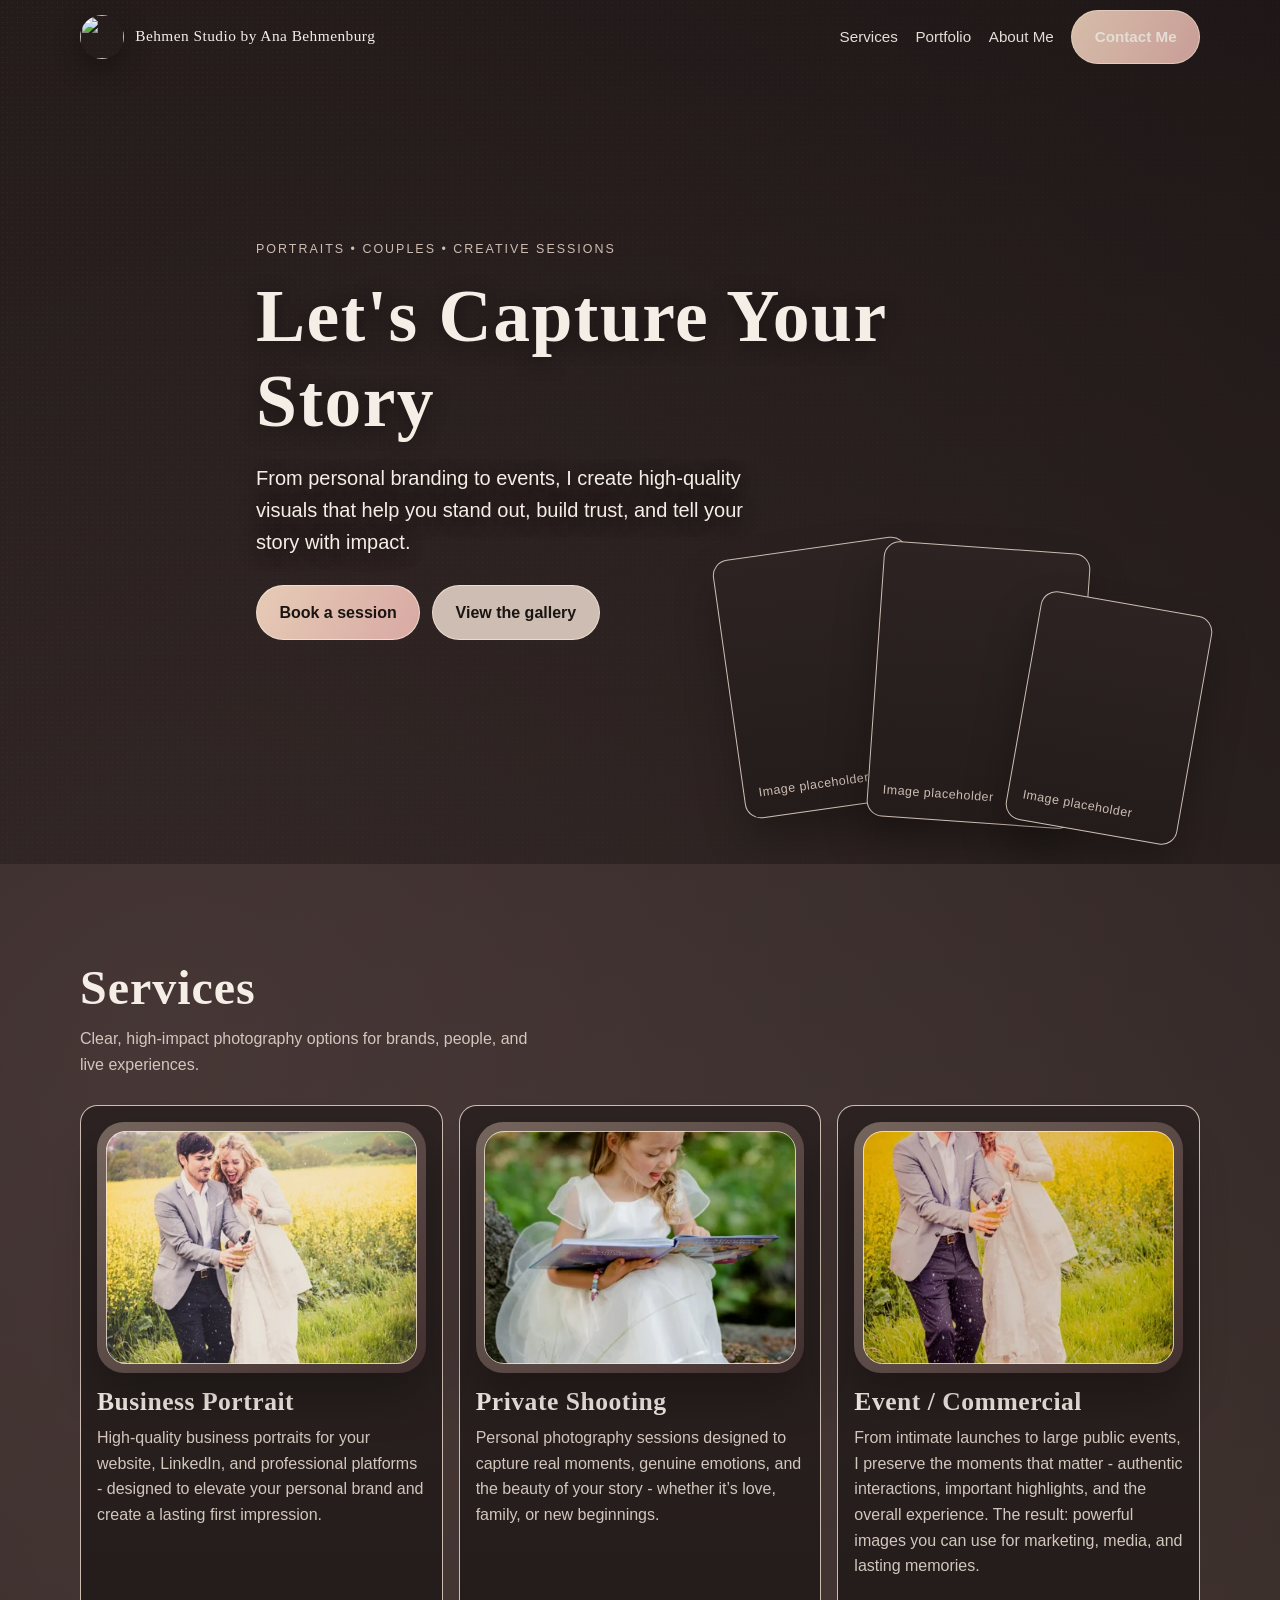
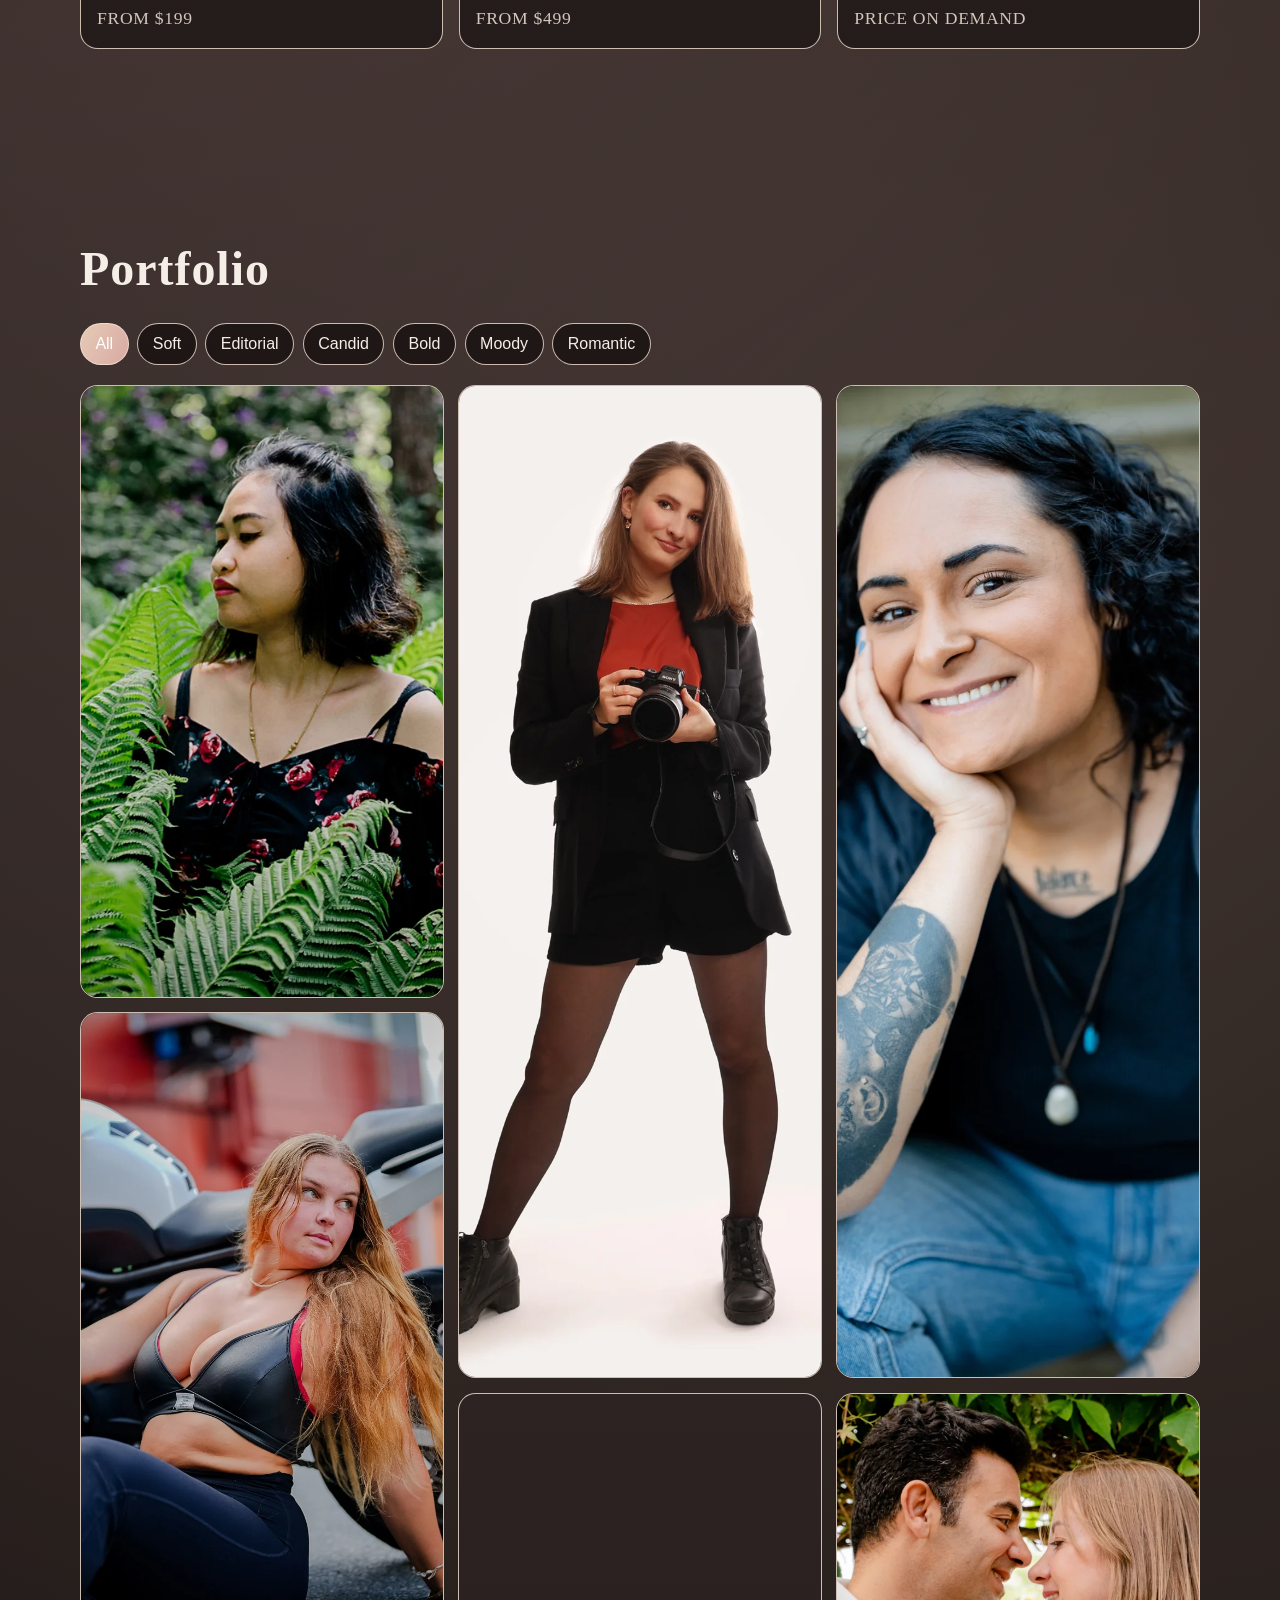
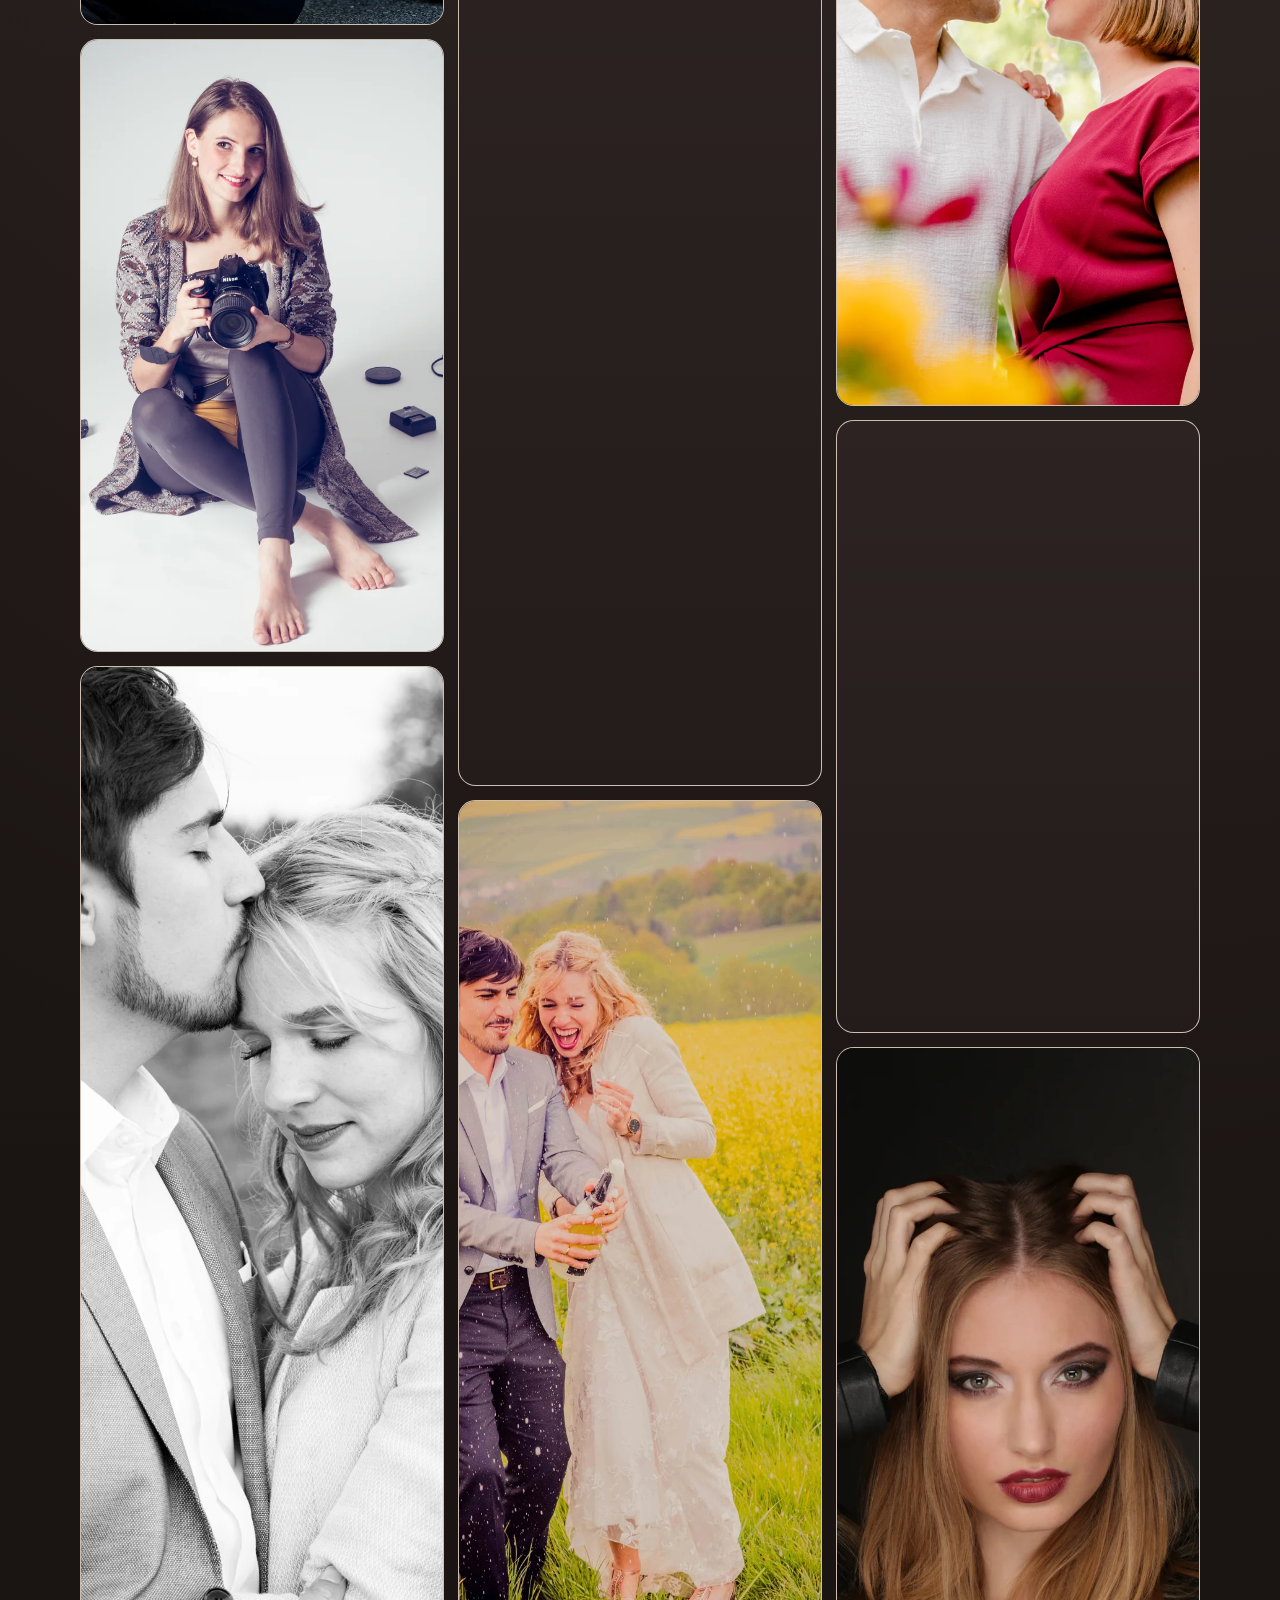
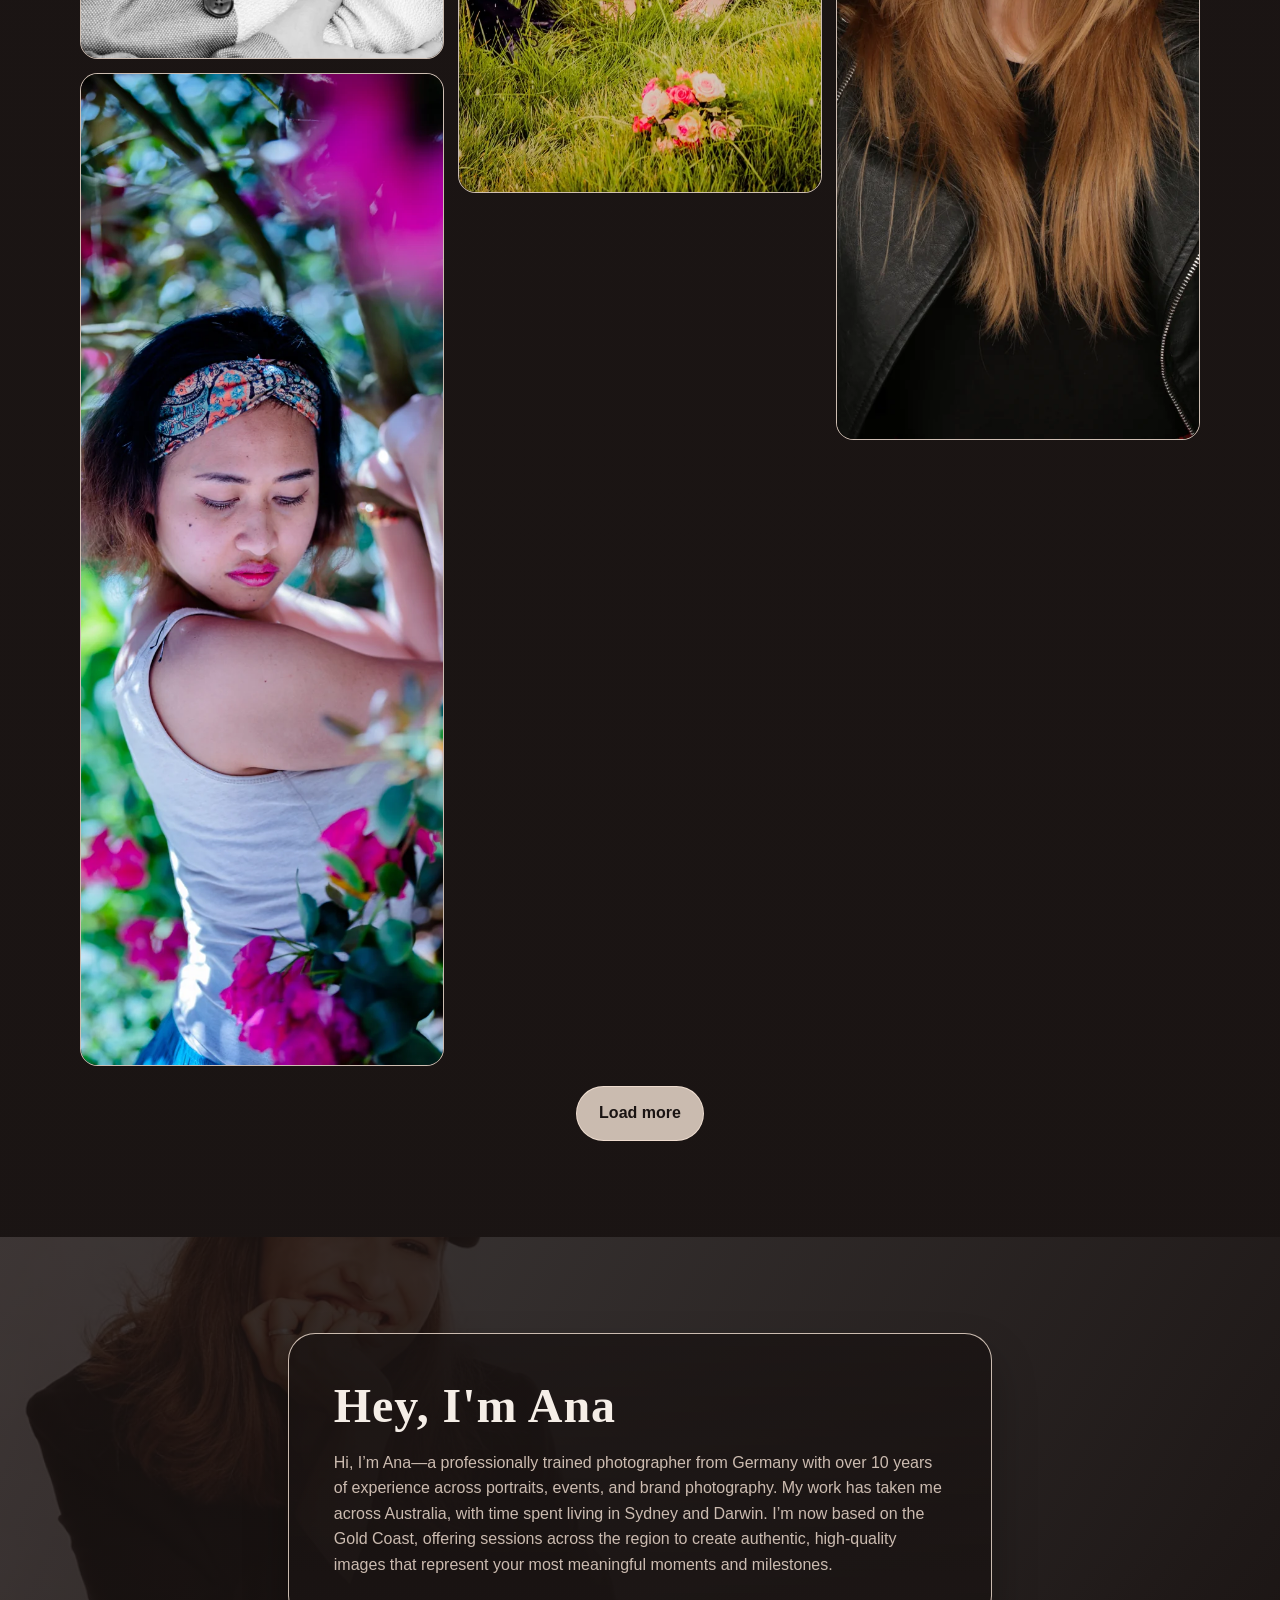
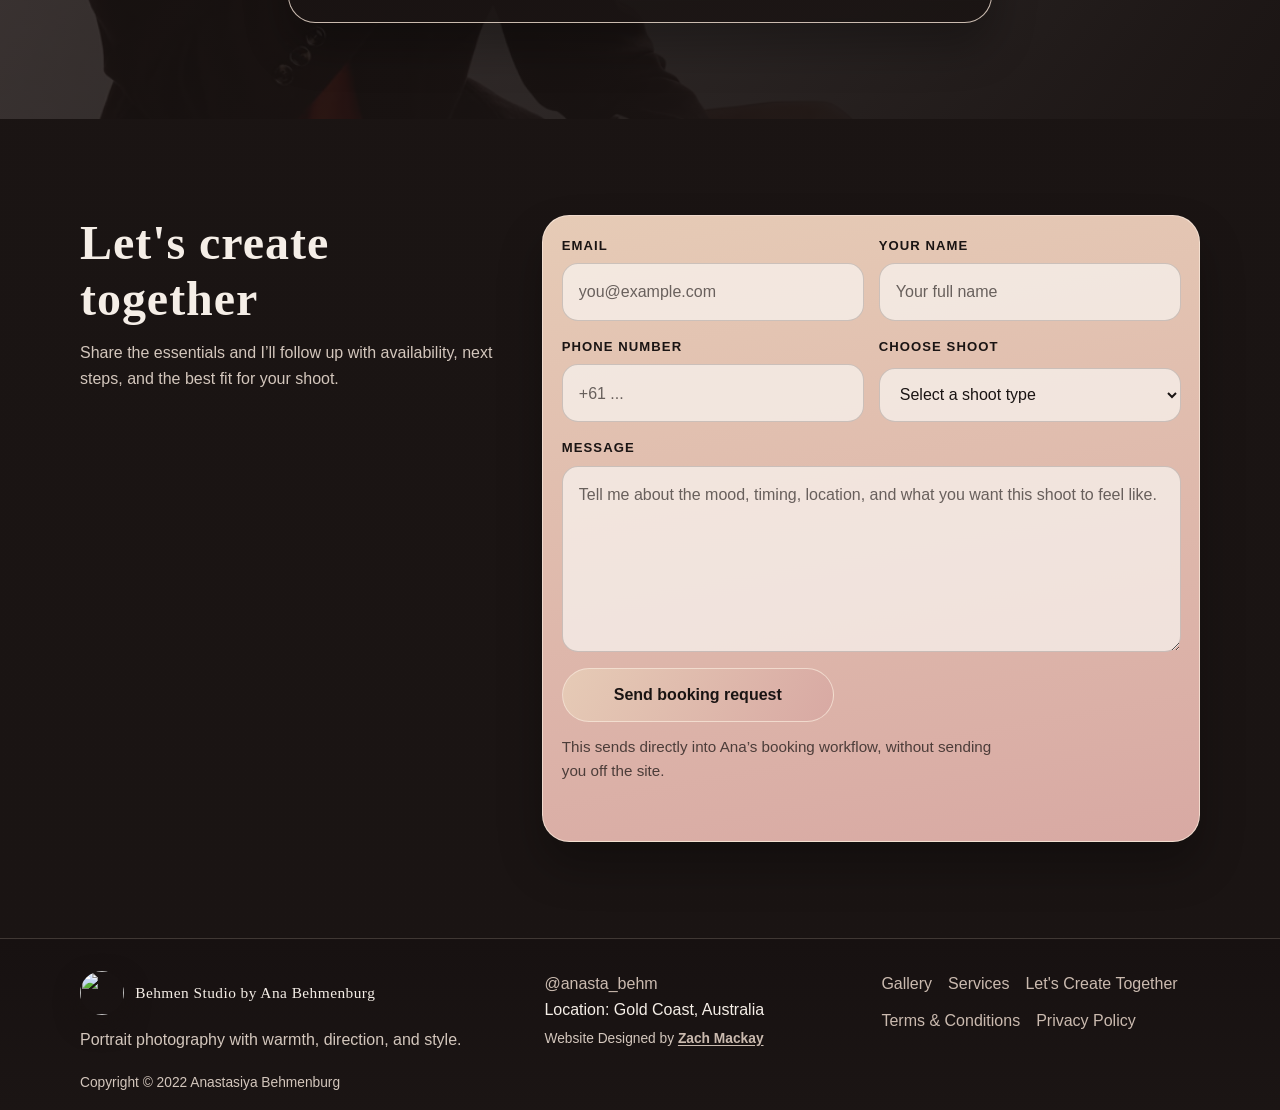
==== commit 2cc4d834: "Improve gallery reveal animations" ====
--- a/index.html
+++ b/index.html
@@ -34,7 +34,7 @@
     </script>
     <link id="site-favicon" rel="icon" type="image/svg+xml" href="assets/icons/logo-ab.svg" />
     <link rel="preload" as="image" href="assets/images/web/hero-main.webp" />
-    <link rel="stylesheet" href="styles.css?v=20260606-compat" />
+    <link rel="stylesheet" href="styles.css?v=20260606-gallerymotion" />
   </head>
   <body>
     <a class="skip-link" href="#main-content">Skip to content</a>
@@ -524,8 +524,8 @@
       </aside>
     </div>
 
-    <script src="gallery-data.js?v=20260606-compat" defer></script>
-    <script src="script.js?v=20260606-compat" defer></script>
-    <script src="image-library.js?v=20260606-compat" defer></script>
+    <script src="gallery-data.js?v=20260606-gallerymotion" defer></script>
+    <script src="script.js?v=20260606-gallerymotion" defer></script>
+    <script src="image-library.js?v=20260606-gallerymotion" defer></script>
   </body>
 </html>
--- a/styles.css
+++ b/styles.css
@@ -625,6 +625,21 @@
   grid-row: span var(--span, 28);
 }
 
+.gallery-item.gallery-item-reveal {
+  opacity: 0;
+  transform: translateY(24px) scale(0.985);
+  transition:
+    opacity 680ms ease var(--gallery-reveal-delay, 0ms),
+    transform 680ms cubic-bezier(0.22, 0.61, 0.36, 1) var(--gallery-reveal-delay, 0ms),
+    border-color 220ms ease;
+  will-change: opacity, transform;
+}
+
+.gallery-item.gallery-item-reveal.is-visible {
+  opacity: 1;
+  transform: translateY(0) scale(1);
+}
+
 .gallery-item img {
   width: 100%;
   height: 100%;
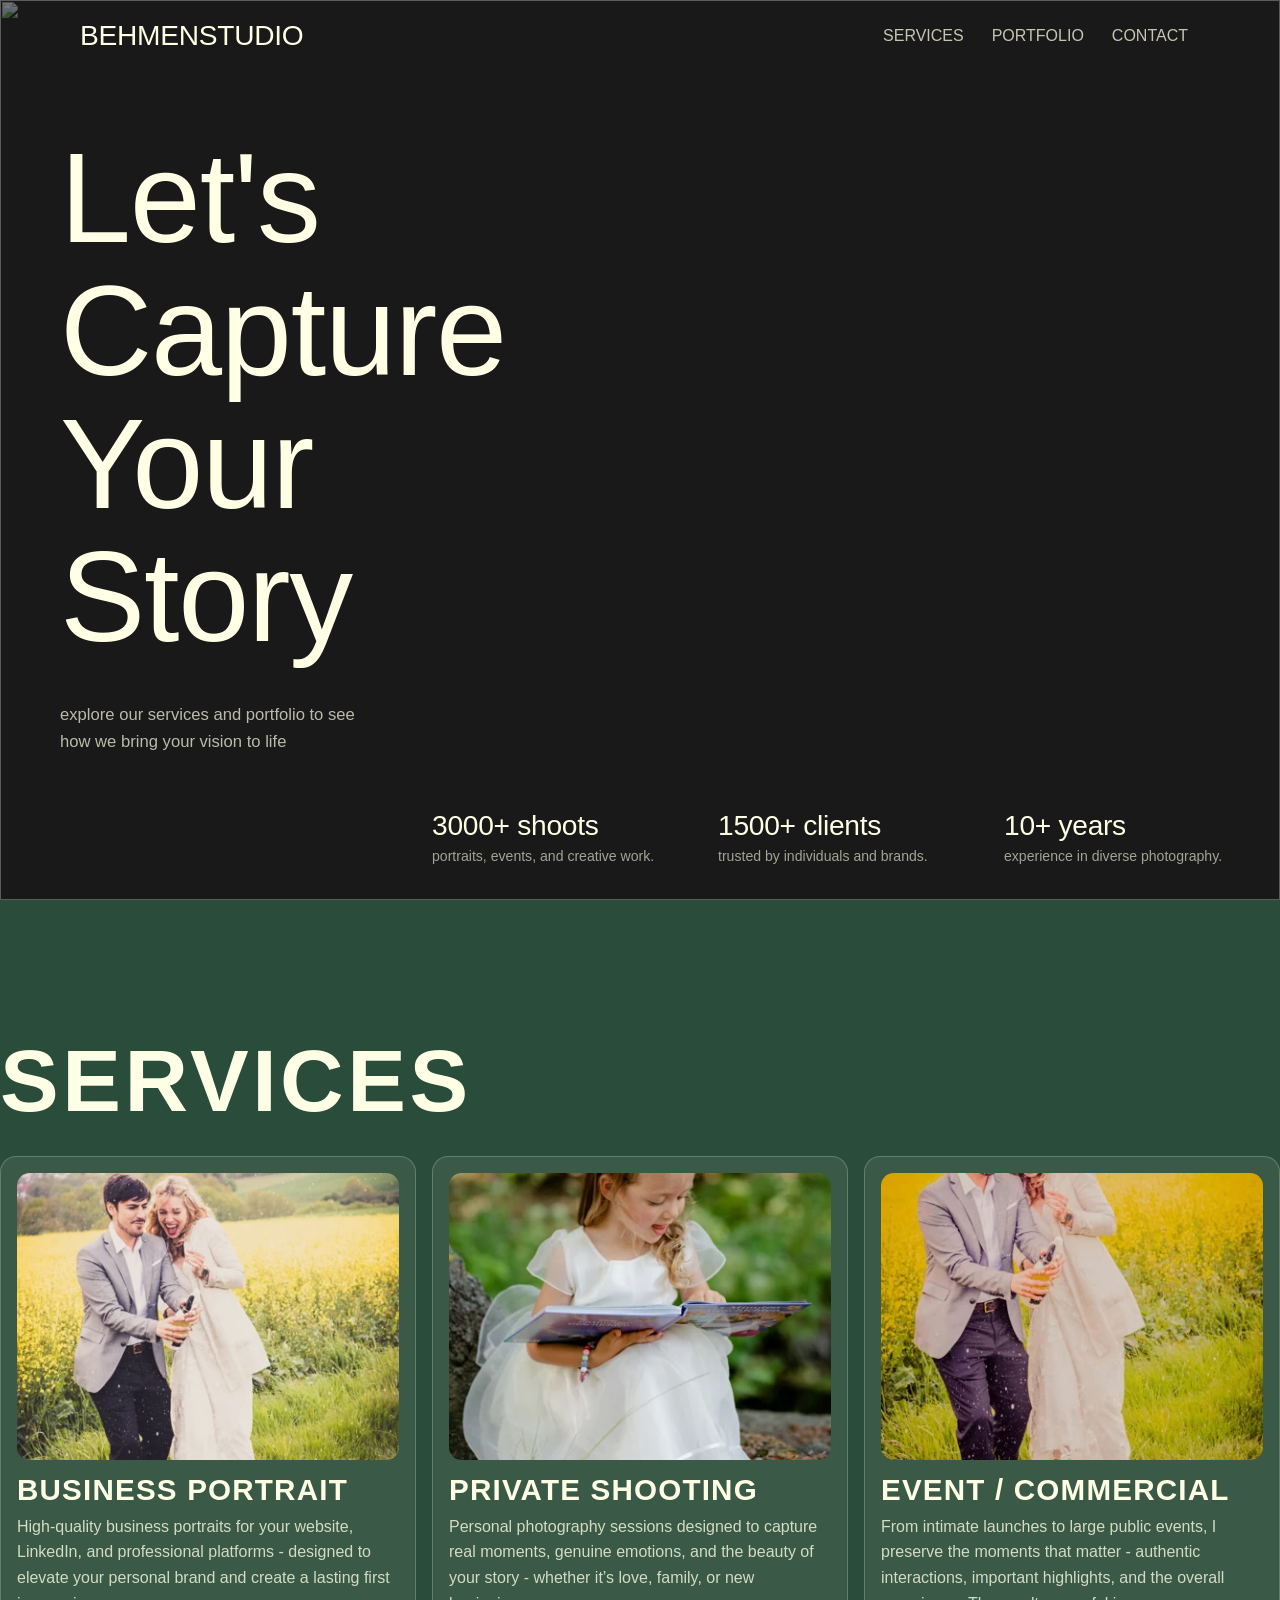
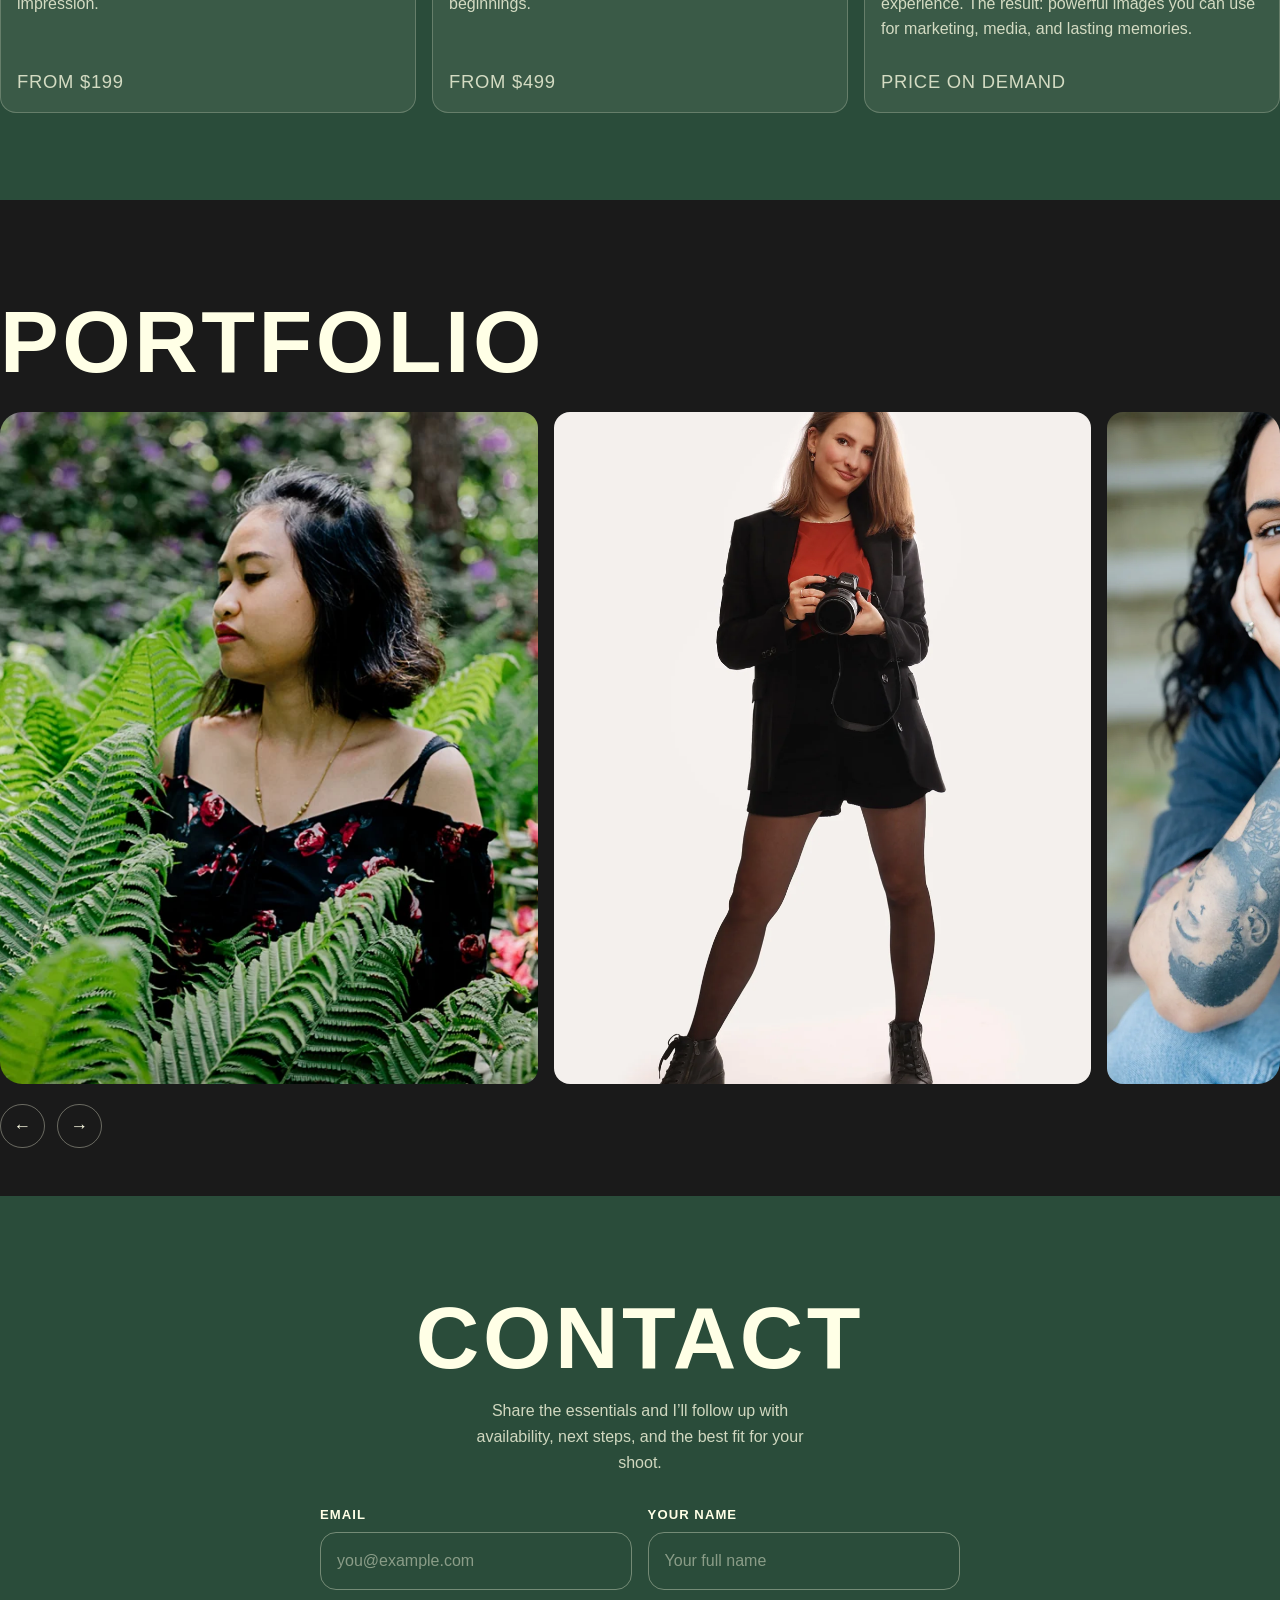
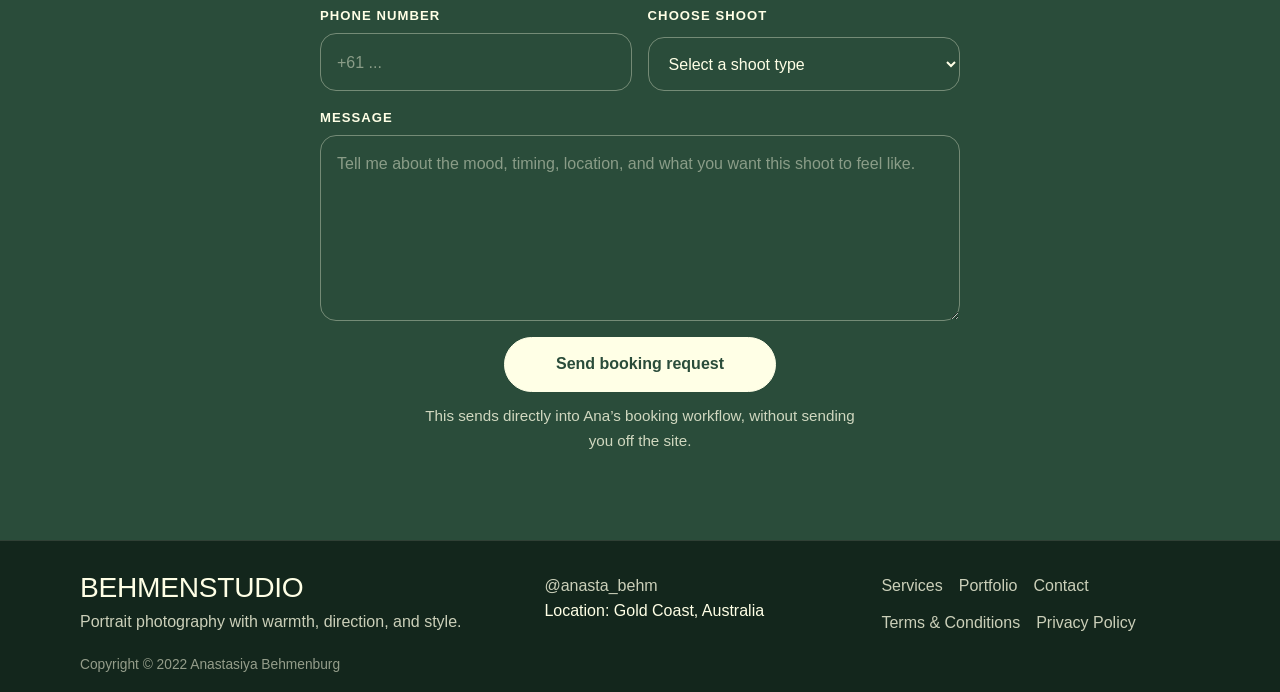
==== commit bd3b6bbc: "Rebuild the one-pager toward the Webflow design, starting with the hero. Replace the old dark theme " ====
--- a/index.html
+++ b/index.html
@@ -1,12 +1,17 @@
-<!DOCTYPE html>
+<!doctype html>
 <html lang="en">
   <!-- Website designed by Zach Mackay: https://alexzander73.github.io/index.html -->
-  <!-- If you want to change wording on the main page, this is the main file to edit. -->
+  <!-- Redesign iteration 1 — see SITE_CONTEXT.md -->
   <head>
     <meta charset="UTF-8" />
     <meta name="viewport" content="width=device-width, initial-scale=1.0" />
-    <title>Behmen Studio by Ana Behmenburg | Portrait, Branding & Event Photography</title>
-    <meta name="author" content="Zach Mackay | https://alexzander73.github.io/index.html" />
+    <title>
+      Behmen Studio by Ana Behmenburg | Portrait, Branding & Event Photography
+    </title>
+    <meta
+      name="author"
+      content="Zach Mackay | https://alexzander73.github.io/index.html"
+    />
     <meta
       name="designer"
       content="Website Designed by Zach Mackay | https://alexzander73.github.io/index.html"
@@ -16,34 +21,37 @@
       content="Elegant portrait and creative photography with guided sessions, polished edits, and a booking flow designed to feel easy from first message to final gallery."
     />
     <meta property="og:type" content="website" />
-    <meta property="og:title" content="Behmen Studio by Ana Behmenburg | Let's Capture Your Story" />
+    <meta
+      property="og:title"
+      content="Behmen Studio by Ana Behmenburg | Let's Capture Your Story"
+    />
     <meta
       property="og:description"
       content="Portraits, couples, and creative sessions with warm direction and editorial energy."
     />
     <meta property="og:image" content="assets/images/web/1.webp" />
-    <meta property="og:url" content="https://example.com/replace-with-live-url" />
-    <link rel="canonical" href="https://example.com/replace-with-live-url" />
-    <script>
-      try {
-        const savedTheme = localStorage.getItem("ab-theme");
-        if (savedTheme === "warm" || savedTheme === "requested") {
-          document.documentElement.dataset.theme = savedTheme;
-        }
-      } catch (error) {}
-    </script>
-    <link id="site-favicon" rel="icon" type="image/svg+xml" href="assets/icons/logo-ab.svg" />
-    <link rel="preload" as="image" href="assets/images/web/hero-main.webp" />
-    <link rel="stylesheet" href="styles.css?v=20260606-gallerymotion" />
+    <meta property="og:url" content="https://behmenstudio.com" />
+    <link rel="canonical" href="https://behmenstudio.com" />
+    <link
+      id="site-favicon"
+      rel="icon"
+      type="image/svg+xml"
+      href="assets/icons/logo-ab.svg"
+    />
+    <link
+      rel="preload"
+      as="image"
+      href="https://cdn.prod.website-files.com/6a1c24137686060838b25c6c/6a1c24147686060838b25c87_mittwochu%25CC%2588lu0129-p-2600.jpg"
+    />
+    <link rel="stylesheet" href="styles.css?v=20261126-hero12" />
   </head>
   <body>
     <a class="skip-link" href="#main-content">Skip to content</a>
 
     <header class="site-header" id="top">
       <div class="container nav-wrap">
-        <a class="brand" href="#home" aria-label="Behmen Studio by Ana Behmenburg home">
-          <img class="brand-logo" src="assets/icons/logo-ab.svg" alt="" width="44" height="44" />
-          <span>Behmen Studio by Ana Behmenburg</span>
+        <a class="brand" href="#home" aria-label="Behmen Studio home">
+          <span class="brand-text">BEHMENSTUDIO</span>
         </a>
 
         <button
@@ -59,63 +67,91 @@
         </button>
 
         <nav class="site-nav" id="site-nav" aria-label="Primary navigation">
-          <a href="#services">Services</a>
-          <a href="#gallery">Portfolio</a>
-          <a href="#about">About Me</a>
-          <a class="btn btn-primary booking-link nav-booking-btn" data-booking-link href="#contact">Contact Me</a>
+          <a href="#services">SERVICES</a>
+          <a href="#portfolio">PORTFOLIO</a>
+          <a href="#contact">CONTACT</a>
         </nav>
       </div>
     </header>
 
     <main id="main-content">
-      <!-- Hero section: update the main homepage headline and the 3 floating photo filenames here. -->
-      <section class="hero section" id="home" aria-labelledby="hero-title">
-        <div class="hero-bg" aria-hidden="true"></div>
-        <div class="grain" aria-hidden="true"></div>
-        <div class="container hero-content reveal">
-          <p class="kicker">PORTRAITS • COUPLES • CREATIVE SESSIONS</p>
-          <h1 id="hero-title">Let's Capture Your Story</h1>
-          <p class="hero-subheadline">
-            From personal branding to events, I create high-quality visuals that help you
-            stand out, build trust, and tell your story with impact.
-          </p>
-          <div class="hero-cta-row">
-            <a class="btn btn-primary booking-link" data-booking-link href="#contact">Book a session</a>
-            <a class="btn btn-secondary" href="#gallery">View the gallery</a>
+      <section class="hero section-screen" id="home" aria-labelledby="hero-title">
+        <div class="hero-media" aria-hidden="true">
+          <img
+            class="hero-image"
+            src="https://cdn.prod.website-files.com/6a1c24137686060838b25c6c/6a1c24147686060838b25c87_mittwochu%25CC%2588lu0129-p-2600.jpg"
+            alt=""
+            width="2273"
+            height="1516"
+            decoding="async"
+            fetchpriority="high"
+          />
+        </div>
+        <div class="hero-overlay" aria-hidden="true"></div>
+
+        <div class="hero-back">
+          <!-- Webflow: .grid_2-col.gap-xlarge.is-y-center (3×0.5fr + 5rem gap) -->
+          <div class="hero-title-grid">
+            <div class="hero-title-cell">
+              <div class="hero-copy">
+                <h1 id="hero-title">
+                  Let's<br class="hero-title-break-sm" />
+                  Capture<br class="hero-title-break" />
+                  <span class="hero-title-last">Your Story</span>
+                </h1>
+                <p class="hero-subheadline">
+                  Explore our services and portfolio to<br class="hero-sub-break" />
+                  see how we bring your vision to life
+                </p>
+              </div>
+            </div>
+            <div class="hero-title-cell" aria-hidden="true"></div>
+            <div class="hero-title-cell" aria-hidden="true"></div>
           </div>
-        </div>
-
-        <div class="hero-cards" aria-hidden="true">
-          <figure class="hero-card card-a">
-            <img src="assets/images/web/hero-card-01.webp" alt="" loading="eager" decoding="async" />
-          </figure>
-          <figure class="hero-card card-b">
-            <img src="assets/images/web/hero-card-02.webp" alt="" loading="eager" decoding="async" />
-          </figure>
-          <figure class="hero-card card-c">
-            <img src="assets/images/web/hero-card-03.webp" alt="" loading="eager" decoding="async" />
-          </figure>
+
+          <!-- Webflow: .card_body + .grid_3-col.gap-small -->
+          <div class="hero-perks-wrap">
+            <ul class="hero-perks">
+              <li class="hero-perk">
+                <h3 class="hero-perk-label">3000+ shoots</h3>
+                <p class="hero-perk-text">Portraits, events, and creative work.</p>
+              </li>
+              <li class="hero-perk">
+                <h3 class="hero-perk-label">1500+ clients</h3>
+                <p class="hero-perk-text">Trusted by individuals and brands.</p>
+              </li>
+              <li class="hero-perk">
+                <h3 class="hero-perk-label">10+ years</h3>
+                <p class="hero-perk-text">Experience in diverse photography.</p>
+              </li>
+            </ul>
+          </div>
         </div>
       </section>
 
-      <!-- Services section: safe place to update service names, descriptions, prices, and service photos. -->
-      <section class="sessions section reveal" id="services" aria-labelledby="services-title">
-        <div class="container">
-          <div class="section-head">
-            <h2 id="services-title">Services</h2>
-            <p>Clear, high-impact photography options for brands, people, and live experiences.</p>
-          </div>
+      <section
+        class="services section-screen"
+        id="services"
+        aria-labelledby="services-title"
+      >
+        <div class="container services-inner">
+          <h2 id="services-title" class="section-display-title">SERVICES</h2>
 
           <div class="session-grid">
             <article class="session-card">
               <div class="session-media frame-image" aria-hidden="true">
-                <img src="assets/images/thumbnails/21.webp" alt="" loading="lazy" decoding="async" />
+                <img
+                  src="assets/images/thumbnails/21.webp"
+                  alt=""
+                  loading="lazy"
+                  decoding="async"
+                />
               </div>
               <h3>Business Portrait</h3>
               <p>
-                High-quality business portraits for your website, LinkedIn, and professional
-                platforms - designed to elevate your personal brand and create a lasting first
-                impression.
+                High-quality business portraits for your website, LinkedIn, and
+                professional platforms - designed to elevate your personal brand
+                and create a lasting first impression.
               </p>
               <div class="service-meta">
                 <p class="service-price">from $199</p>
@@ -124,12 +160,18 @@
 
             <article class="session-card">
               <div class="session-media frame-image" aria-hidden="true">
-                <img src="assets/images/thumbnails/22.webp" alt="" loading="lazy" decoding="async" />
+                <img
+                  src="assets/images/thumbnails/22.webp"
+                  alt=""
+                  loading="lazy"
+                  decoding="async"
+                />
               </div>
               <h3>Private Shooting</h3>
               <p>
-                Personal photography sessions designed to capture real moments, genuine emotions,
-                and the beauty of your story - whether it’s love, family, or new beginnings.
+                Personal photography sessions designed to capture real moments,
+                genuine emotions, and the beauty of your story - whether it’s
+                love, family, or new beginnings.
               </p>
               <div class="service-meta">
                 <p class="service-price">from $499</p>
@@ -138,13 +180,19 @@
 
             <article class="session-card">
               <div class="session-media frame-image" aria-hidden="true">
-                <img src="assets/images/thumbnails/10.webp" alt="" loading="lazy" decoding="async" />
+                <img
+                  src="assets/images/thumbnails/10.webp"
+                  alt=""
+                  loading="lazy"
+                  decoding="async"
+                />
               </div>
               <h3>Event / Commercial</h3>
               <p>
-                From intimate launches to large public events, I preserve the moments that matter
-                - authentic interactions, important highlights, and the overall experience. The
-                result: powerful images you can use for marketing, media, and lasting memories.
+                From intimate launches to large public events, I preserve the
+                moments that matter - authentic interactions, important
+                highlights, and the overall experience. The result: powerful
+                images you can use for marketing, media, and lasting memories.
               </p>
               <div class="service-meta">
                 <p class="service-price">price on demand</p>
@@ -154,162 +202,59 @@
         </div>
       </section>
 
-      <section class="mood-gallery section reveal" id="gallery" aria-labelledby="mood-title">
-        <div class="container">
-          <div class="section-head">
-            <h2 id="mood-title">Portfolio</h2>
+      <section
+        class="portfolio section-screen"
+        id="portfolio"
+        aria-labelledby="portfolio-title"
+      >
+        <div class="container portfolio-inner">
+          <h2 id="portfolio-title" class="section-display-title">PORTFOLIO</h2>
+
+          <div class="portfolio-carousel">
+            <div class="portfolio-viewport" id="portfolio-viewport">
+              <div class="portfolio-track" id="portfolio-track" aria-live="polite">
+                <!-- Slides injected from gallery-data.js -->
+              </div>
+            </div>
+
+            <div class="portfolio-controls">
+              <button
+                class="portfolio-nav portfolio-prev"
+                id="portfolio-prev"
+                type="button"
+                aria-label="Previous image"
+              >
+                ←
+              </button>
+              <button
+                class="portfolio-nav portfolio-next"
+                id="portfolio-next"
+                type="button"
+                aria-label="Next image"
+              >
+                →
+              </button>
+            </div>
           </div>
-
-          <!-- Portfolio filters are built automatically from the gallery data in gallery-data.js. -->
-          <div class="filter-row" id="gallery-filters" role="toolbar" aria-label="Gallery filter buttons"></div>
-
-          <div class="gallery-grid" id="gallery-grid" aria-live="polite">
-            <button class="gallery-item" type="button" style="--span: 28" aria-label="Portfolio image">
-              <img src="assets/images/web/1.webp" alt="Brand portrait photograph from Behmen Studio portfolio" loading="lazy" />
-            </button>
-            <button class="gallery-item" type="button" style="--span: 45" aria-label="Portfolio image">
-              <img src="assets/images/web/2.webp" alt="Portrait photography image from Behmen Studio portfolio" loading="lazy" />
-            </button>
-            <button class="gallery-item" type="button" style="--span: 45" aria-label="Portfolio image">
-              <img src="assets/images/web/3.webp" alt="Brand portrait photograph from Behmen Studio portfolio" loading="lazy" />
-            </button>
-            <button class="gallery-item" type="button" style="--span: 28" aria-label="Portfolio image">
-              <img src="assets/images/web/4.webp" alt="Brand portrait photograph from Behmen Studio portfolio" loading="lazy" />
-            </button>
-            <button class="gallery-item" type="button" style="--span: 45" aria-label="Portfolio image">
-              <img src="assets/images/web/5.webp" alt="Couples session photograph from Behmen Studio portfolio" loading="lazy" />
-            </button>
-            <button class="gallery-item" type="button" style="--span: 28" aria-label="Portfolio image">
-              <img src="assets/images/web/6.webp" alt="Couples session photograph from Behmen Studio portfolio" loading="lazy" />
-            </button>
-            <button class="gallery-item" type="button" style="--span: 28" aria-label="Portfolio image">
-              <img src="assets/images/web/7.webp" alt="Creative editorial portrait from Behmen Studio portfolio" loading="lazy" />
-            </button>
-            <button class="gallery-item" type="button" style="--span: 28" aria-label="Portfolio image">
-              <img src="assets/images/web/8.webp" alt="Creative editorial portrait from Behmen Studio portfolio" loading="lazy" />
-            </button>
-            <button class="gallery-item" type="button" style="--span: 45" aria-label="Portfolio image">
-              <img src="assets/images/web/9.webp" alt="Brand portrait photograph from Behmen Studio portfolio" loading="lazy" />
-            </button>
-            <button class="gallery-item" type="button" style="--span: 45" aria-label="Portfolio image">
-              <img src="assets/images/web/10.webp" alt="Event photography image from Behmen Studio portfolio" loading="lazy" />
-            </button>
-            <button class="gallery-item" type="button" style="--span: 45" aria-label="Portfolio image">
-              <img src="assets/images/web/11.webp" alt="Lifestyle photography image from Behmen Studio portfolio" loading="lazy" />
-            </button>
-            <button class="gallery-item" type="button" style="--span: 45" aria-label="Portfolio image">
-              <img src="assets/images/web/12.webp" alt="Portrait photography image from Behmen Studio portfolio" loading="lazy" />
-            </button>
-          </div>
-          <div class="gallery-actions">
-            <button class="btn btn-secondary gallery-load-more" id="gallery-load-more" type="button" hidden>
-              Load more
-            </button>
-          </div>
         </div>
       </section>
 
-      <section class="sessions section reveal" aria-labelledby="session-types-title" hidden>
-        <div class="container">
-          <div class="section-head">
-            <h2 id="session-types-title">Session types</h2>
-            <p>Flexible formats for different stories, personalities, and seasons of life.</p>
-          </div>
-
-          <div class="session-grid">
-            <article class="session-card">
-              <div class="session-media frame-image" aria-hidden="true">
-                <img src="assets/images/thumbnails/14.webp" alt="" loading="lazy" decoding="async" />
-              </div>
-              <h3>Portraits</h3>
-              <p>Clean, expressive portraits for when you want to look like yourself — only sharper.</p>
-              <p class="best-for"><strong>Best for:</strong> personal portraits, profile updates, milestone moments.</p>
-              <a class="text-link booking-link" data-booking-link href="#contact">Ask about this session</a>
-            </article>
-
-            <article class="session-card">
-              <div class="session-media frame-image" aria-hidden="true">
-                <img src="assets/images/thumbnails/5.webp" alt="" loading="lazy" decoding="async" />
-              </div>
-              <h3>Couples</h3>
-              <p>Romantic, playful, intimate, or completely chaotic. Preferably all four.</p>
-              <p class="best-for"><strong>Best for:</strong> anniversaries, engagement season, “just because” sessions.</p>
-              <a class="text-link booking-link" data-booking-link href="#contact">Ask about this session</a>
-            </article>
-
-            <article class="session-card">
-              <div class="session-media frame-image" aria-hidden="true">
-                <img src="assets/images/thumbnails/43.webp" alt="" loading="lazy" decoding="async" />
-              </div>
-              <h3>Creative Editorial</h3>
-              <p>For dramatic lighting, bolder styling, and images with a little bite.</p>
-              <p class="best-for"><strong>Best for:</strong> fashion-led stories, concept shoots, creative direction.</p>
-              <a class="text-link booking-link" data-booking-link href="#contact">Ask about this session</a>
-            </article>
-
-            <article class="session-card">
-              <div class="session-media frame-image" aria-hidden="true">
-                <img src="assets/images/thumbnails/11.webp" alt="" loading="lazy" decoding="async" />
-              </div>
-              <h3>Lifestyle</h3>
-              <p>Natural images with warmth, movement, and real personality.</p>
-              <p class="best-for"><strong>Best for:</strong> at-home stories, day-in-the-life sessions, family rhythm.</p>
-              <a class="text-link booking-link" data-booking-link href="#contact">Ask about this session</a>
-            </article>
-
-            <article class="session-card">
-              <div class="session-media frame-image" aria-hidden="true">
-                <img src="assets/images/thumbnails/17.webp" alt="" loading="lazy" decoding="async" />
-              </div>
-              <h3>Events</h3>
-              <p>Candid coverage for moments that should not disappear into someone’s camera roll.</p>
-              <p class="best-for"><strong>Best for:</strong> launches, birthdays, intimate celebrations.</p>
-              <a class="text-link booking-link" data-booking-link href="#contact">Ask about this session</a>
-            </article>
-
-            <article class="session-card">
-              <div class="session-media frame-image" aria-hidden="true">
-                <img src="assets/images/thumbnails/3.webp" alt="" loading="lazy" decoding="async" />
-              </div>
-              <h3>Branding</h3>
-              <p>Personal brand images that feel polished without becoming corporate wallpaper.</p>
-              <p class="best-for"><strong>Best for:</strong> founders, creators, service businesses.</p>
-              <a class="text-link booking-link" data-booking-link href="#contact">Ask about this session</a>
-            </article>
-          </div>
-        </div>
-      </section>
-
-      <!-- Contact section: the visible wording can be changed here. The form is already linked to Google Forms. -->
-      <!-- About Me section: update Ana's bio text here. The background photo is set in styles.css. -->
-      <section class="closing-cta section" id="about" aria-labelledby="closing-title">
-        <div class="closing-bg" aria-hidden="true"></div>
-        <div class="container reveal closing-inner">
-          <div class="closing-bio">
-            <h2 id="closing-title">Hey, I'm Ana</h2>
-            <p>
-              Hi, I’m Ana—a professionally trained photographer from Germany with over 10 years of
-              experience across portraits, events, and brand photography. My work has taken me
-              across Australia, with time spent living in Sydney and Darwin. I’m now based on the
-              Gold Coast, offering sessions across the region to create authentic, high-quality
-              images that represent your most meaningful moments and milestones.
-            </p>
-          </div>
-        </div>
-      </section>
-
-      <section class="contact section reveal" id="contact" aria-labelledby="contact-title">
-        <div class="container contact-grid">
-          <div class="contact-copy">
-            <h2 id="contact-title" tabindex="-1">Let's create together</h2>
-            <p>
-              Share the essentials and I’ll follow up with availability, next steps, and the best
-              fit for your shoot.
-            </p>
-          </div>
+      <section
+        class="contact section-screen"
+        id="contact"
+        aria-labelledby="contact-title"
+      >
+        <div class="container contact-inner">
+          <h2 id="contact-title" class="section-display-title" tabindex="-1">
+            CONTACT
+          </h2>
+          <p class="contact-lead">
+            Share the essentials and I’ll follow up with availability, next
+            steps, and the best fit for your shoot.
+          </p>
 
           <form
-            class="contact-card contact-form"
+            class="contact-form"
             id="booking-form"
             action="https://docs.google.com/forms/d/e/1FAIpQLSfcekjBsArkRfEiZrwBeXv1v7Gg5kuwwtgHnTbd9n-oqqgunA/formResponse"
             method="POST"
@@ -356,7 +301,11 @@
 
               <div class="field">
                 <label class="form-label" for="booking-shoot">Choose Shoot</label>
-                <select class="form-control" id="booking-shoot" name="entry.1348587516">
+                <select
+                  class="form-control"
+                  id="booking-shoot"
+                  name="entry.1348587516"
+                >
                   <option value="">Select a shoot type</option>
                   <option value="Business">Business</option>
                   <option value="Private">Private</option>
@@ -379,18 +328,29 @@
 
             <input type="hidden" name="fvv" value="1" />
             <input type="hidden" name="fbzx" value="1282646725773143806" />
-            <input type="hidden" name="partialResponse" value="[null,null,&quot;1282646725773143806&quot;]" />
+            <input
+              type="hidden"
+              name="partialResponse"
+              value='[null,null,"1282646725773143806"]'
+            />
             <input type="hidden" name="pageHistory" value="0" />
             <input type="hidden" name="submissionTimestamp" value="-1" />
 
             <div class="form-actions">
-              <button class="btn btn-primary" type="submit">Send booking request</button>
+              <button class="btn btn-primary" type="submit">
+                Send booking request
+              </button>
               <p class="form-note">
-                This sends directly into Ana’s booking workflow, without sending you off the site.
+                This sends directly into Ana’s booking workflow, without sending
+                you off the site.
               </p>
             </div>
 
-            <p class="form-status" id="booking-form-status" aria-live="polite"></p>
+            <p
+              class="form-status"
+              id="booking-form-status"
+              aria-live="polite"
+            ></p>
           </form>
         </div>
 
@@ -407,49 +367,72 @@
       <div class="container footer-grid">
         <div>
           <p class="brand footer-brand">
-            <img class="brand-logo" src="assets/icons/logo-ab.svg" alt="" width="44" height="44" />
-            <span>Behmen Studio by Ana Behmenburg</span>
+            <span class="brand-text">BEHMENSTUDIO</span>
           </p>
-          <p class="footer-tagline">Portrait photography with warmth, direction, and style.</p>
+          <p class="footer-tagline">
+            Portrait photography with warmth, direction, and style.
+          </p>
         </div>
 
         <div>
-          <p><a href="https://www.instagram.com/anasta_behm/" target="_blank" rel="noreferrer">@anasta_behm</a></p>
+          <p>
+            <a
+              href="https://www.instagram.com/anasta_behm/"
+              target="_blank"
+              rel="noreferrer"
+              >@anasta_behm</a
+            >
+          </p>
           <p>Location: Gold Coast, Australia</p>
-          <p class="designer-credit">
-            Website Designed by
-            <a href="https://alexzander73.github.io/index.html" target="_blank" rel="noreferrer">
-              Zach Mackay
-            </a>
-          </p>
         </div>
 
         <nav aria-label="Footer links" class="footer-links">
-          <a href="#gallery">Gallery</a>
           <a href="#services">Services</a>
-          <a href="#contact">Let's Create Together</a>
+          <a href="#portfolio">Portfolio</a>
+          <a href="#contact">Contact</a>
           <a href="terms.html">Terms &amp; Conditions</a>
           <a href="privacy.html">Privacy Policy</a>
         </nav>
       </div>
-      <p class="copyright">
-        Copyright ©️ 2022 Anastasiya Behmenburg
-      </p>
+      <p class="copyright">Copyright ©️ 2022 Anastasiya Behmenburg</p>
     </footer>
 
-    <div class="lightbox" id="lightbox" aria-hidden="true" role="dialog" aria-label="Image preview">
-      <button class="lightbox-close" type="button" aria-label="Close image">×</button>
-      <button class="lightbox-nav prev" type="button" aria-label="Previous image">←</button>
+    <div
+      class="lightbox"
+      id="lightbox"
+      aria-hidden="true"
+      role="dialog"
+      aria-label="Image preview"
+    >
+      <button class="lightbox-close" type="button" aria-label="Close image">
+        ×
+      </button>
+      <button
+        class="lightbox-nav prev"
+        type="button"
+        aria-label="Previous image"
+      >
+        ←
+      </button>
       <figure class="lightbox-frame frame-image">
         <img id="lightbox-image" src="" alt="" loading="lazy" decoding="async" />
       </figure>
-      <button class="lightbox-nav next" type="button" aria-label="Next image">→</button>
+      <button class="lightbox-nav next" type="button" aria-label="Next image">
+        →
+      </button>
     </div>
 
     <div class="admin-shell" id="admin-shell" aria-hidden="true" hidden>
       <div class="admin-backdrop" data-admin-close="true"></div>
-      <aside class="admin-panel" role="dialog" aria-modal="true" aria-labelledby="admin-title">
-        <button class="admin-close" id="admin-close" type="button" aria-label="Close panel">×</button>
+      <aside
+        class="admin-panel"
+        role="dialog"
+        aria-modal="true"
+        aria-labelledby="admin-title"
+      >
+        <button class="admin-close" id="admin-close" type="button" aria-label="Close panel">
+          ×
+        </button>
         <h2 id="admin-title">Image Library</h2>
         <p class="admin-note">
           Changes are written directly to the linked GitHub repository.
@@ -459,7 +442,13 @@
         <div id="admin-login-panel">
           <form id="admin-login-form" class="admin-form">
             <label class="form-label" for="admin-password">Access key</label>
-            <input class="form-control" id="admin-password" name="admin-password" type="password" required />
+            <input
+              class="form-control"
+              id="admin-password"
+              name="admin-password"
+              type="password"
+              required
+            />
             <button class="btn btn-primary" type="submit">Unlock</button>
           </form>
         </div>
@@ -467,17 +456,37 @@
         <div id="admin-github-panel" hidden>
           <form id="admin-github-form" class="admin-form">
             <h3>Connect GitHub</h3>
-            <label class="form-label" for="admin-github-token">GitHub token (repo contents write)</label>
+            <label class="form-label" for="admin-github-token"
+              >GitHub token (repo contents write)</label
+            >
             <input class="form-control" id="admin-github-token" type="password" required />
 
             <label class="form-label" for="admin-github-owner">Repo owner</label>
-            <input class="form-control" id="admin-github-owner" type="text" value="AnBehmen" required />
+            <input
+              class="form-control"
+              id="admin-github-owner"
+              type="text"
+              value="AnBehmen"
+              required
+            />
 
             <label class="form-label" for="admin-github-repo">Repo name</label>
-            <input class="form-control" id="admin-github-repo" type="text" value="behmenstudio" required />
+            <input
+              class="form-control"
+              id="admin-github-repo"
+              type="text"
+              value="behmenstudio"
+              required
+            />
 
             <label class="form-label" for="admin-github-branch">Branch</label>
-            <input class="form-control" id="admin-github-branch" type="text" value="main" required />
+            <input
+              class="form-control"
+              id="admin-github-branch"
+              type="text"
+              value="main"
+              required
+            />
 
             <button class="btn btn-primary" type="submit">Connect</button>
           </form>
@@ -507,13 +516,22 @@
             <select class="form-control" id="admin-mood"></select>
 
             <label class="form-label" for="admin-span">Grid span</label>
-            <input class="form-control" id="admin-span" type="number" min="20" max="56" value="36" />
+            <input
+              class="form-control"
+              id="admin-span"
+              type="number"
+              min="20"
+              max="56"
+              value="36"
+            />
 
             <button class="btn btn-primary" type="submit">Add to Gallery</button>
           </form>
 
           <div class="admin-toolbar">
-            <button class="btn btn-secondary" id="admin-refresh-gallery" type="button">Refresh from GitHub</button>
+            <button class="btn btn-secondary" id="admin-refresh-gallery" type="button">
+              Refresh from GitHub
+            </button>
             <button class="btn btn-secondary" id="admin-logout" type="button">Lock</button>
           </div>
 
@@ -524,8 +542,12 @@
       </aside>
     </div>
 
-    <script src="gallery-data.js?v=20260606-gallerymotion" defer></script>
-    <script src="script.js?v=20260606-gallerymotion" defer></script>
-    <script src="image-library.js?v=20260606-gallerymotion" defer></script>
+    <script
+      src="https://cdn.jsdelivr.net/npm/embla-carousel@8.5.2/embla-carousel.umd.js"
+      defer
+    ></script>
+    <script src="gallery-data.js?v=20261126-hero2" defer></script>
+    <script src="script.js?v=20261126-hero2" defer></script>
+    <script src="image-library.js?v=20261126-hero2" defer></script>
   </body>
 </html>
--- a/styles.css
+++ b/styles.css
@@ -1,149 +1,39 @@
-/* Website designed by Zach Mackay: https://alexzander73.github.io/index.html */
-/* Most normal text and photo updates should be done in index.html and script.js.
-   This file is mainly for design changes like colors, spacing, and layout. */
+/* Behmen Studio — redesign iteration 1 (Webflow-aligned). See SITE_CONTEXT.md */
+
+@font-face {
+  font-family: "Staatliches";
+  font-style: normal;
+  font-weight: 400;
+  font-display: swap;
+  src: url("https://fonts.gstatic.com/s/staatliches/v15/HI_OiY8KO6hCsQSoAPmtMYebvpCfOMPT.woff2")
+    format("woff2");
+}
+
+@font-face {
+  font-family: "Schibsted Grotesk";
+  font-style: normal;
+  font-weight: 400;
+  font-display: swap;
+  src: url("https://fonts.gstatic.com/s/schibstedgrotesk/v7/JqzK5SSPQuCQF3t8uOwiUL-taUTtarVKQ9vZ6pJJWlMNIsEwSMhvflSFOD3s.woff2")
+    format("woff2");
+}
+
 :root {
-  --white: #FFFFFF;
-  --white-soft: #f7e5d7cc;
-  --slate: #d3c6bc;
-  --charcoal: #241c1b;
-  --navy: #5f4748;
-  --rust: #d8a9a3;
-  --ivory: #f5eee7;
-  --ink: #1a1413;
-  --charcoal-soft: rgba(24, 18, 17, 0.82);
-  --bg: #1a1413;
-  --bg-soft: #241c1b;
-  --card: #2c2322;
-  --text: #f5eee7;
-  --muted: #d3c6bc;
-  --accent: #d9b89b;
-  --accent-2: #b58f8e;
-  --line: rgba(255, 236, 217, 0.16);
+  --cream: #ffffe6;
+  --secondary: #2a4c3a;
+  --ink: #1a1a1a;
+  --hero-overlay: rgba(26, 26, 26, 0.6);
+  --white: #ffffff;
+  --muted-on-green: rgba(255, 255, 230, 0.78);
+  --line-on-green: rgba(255, 255, 230, 0.22);
+  --card: rgba(255, 255, 230, 0.08);
   --shadow: 0 24px 44px rgba(0, 0, 0, 0.28);
-  --surface-panel: linear-gradient(180deg, #2c2322, #241c1b);
-  --surface-panel-deep: linear-gradient(180deg, #171111, #1b1514);
-  --surface-accent: linear-gradient(120deg, #e6cbb6, #d8a9a3);
-  --surface-frame: linear-gradient(140deg, rgba(251, 224, 203, 0.35), rgba(121, 82, 84, 0.32));
-  --page-background:
-    radial-gradient(circle at 12% 14%, rgba(181, 143, 142, 0.25), rgba(26, 20, 19, 0) 34%),
-    radial-gradient(circle at 86% 30%, rgba(217, 184, 155, 0.14), rgba(26, 20, 19, 0) 42%),
-    linear-gradient(180deg, #171111, #1b1514 38%, #1a1413 100%);
-  --radius: 1.1rem;
-  --radius-lg: 1.7rem;
+  --radius: 1rem;
+  --radius-lg: 1.4rem;
   --container: min(1120px, 92vw);
-  --headline: "Iowan Old Style", "Palatino Linotype", "Book Antiqua", Palatino, serif;
-  --body: "Avenir Next", "Segoe UI", "Helvetica Neue", sans-serif;
-}
-
-html[data-theme="requested"] {
-  --white: #FFFFFF;
-  --white-soft: #ffffffcc;
-  --slate: #9095a7ff;
-  --charcoal: #191919ff;
-  --navy: #162d5aff;
-  --rust: #914332ff;
-  --ivory: #f9f4f0ff;
-  --ink: #0f1722ff;
-  --charcoal-soft: #191919cc;
-  --bg: var(--ink);
-  --bg-soft: var(--charcoal);
-  --card: var(--navy);
-  --text: var(--ivory);
-  --muted: var(--slate);
-  --accent: var(--rust);
-  --accent-2: var(--navy);
-  --line: var(--white-soft);
-  --shadow: 0 24px 44px var(--charcoal-soft);
-  --surface-panel: linear-gradient(180deg, var(--charcoal), var(--navy));
-  --surface-panel-deep: linear-gradient(180deg, var(--ink), var(--charcoal));
-  --surface-accent: linear-gradient(135deg, var(--rust), var(--navy));
-  --surface-frame: linear-gradient(145deg, var(--white-soft), var(--navy));
-  --page-background:
-    radial-gradient(circle at 16% 10%, var(--rust), rgba(15, 23, 34, 0) 26%),
-    radial-gradient(circle at 50% 118%, var(--navy), rgba(15, 23, 34, 0) 34%),
-    linear-gradient(180deg, var(--charcoal) 0%, var(--ink) 68%, var(--navy) 100%);
-}
-
-html[data-theme="requested"] .hero .btn-primary,
-html[data-theme="requested"] .hero-cta-row .btn-primary,
-html[data-theme="requested"] .nav-booking-btn {
-  background: linear-gradient(135deg, var(--ivory), var(--ivory));
-  border-color: var(--white-soft);
-  color: var(--ink);
-}
-
-html[data-theme="requested"] .brand-logo {
-  box-shadow: 0 10px 24px var(--charcoal-soft);
-}
-
-html[data-theme="requested"] #services .session-card,
-html[data-theme="requested"] [aria-labelledby="session-types-title"] .session-card {
-  background: linear-gradient(165deg, var(--charcoal), var(--rust));
-  border-color: var(--white-soft);
-}
-
-html[data-theme="requested"] #services .service-price,
-html[data-theme="requested"] [aria-labelledby="session-types-title"] .service-price {
-  color: var(--ivory);
-}
-
-html[data-theme="requested"] .offer-card {
-  background: linear-gradient(165deg, var(--navy), var(--ink));
-  border-color: var(--white-soft);
-}
-
-html[data-theme="requested"] .offer-card-dark-text,
-html[data-theme="requested"] .offer-card-dark-text h3,
-html[data-theme="requested"] .offer-card-dark-text li {
-  color: var(--ivory);
-}
-
-html[data-theme="requested"] .contact .btn-primary,
-html[data-theme="requested"] .closing-cta .btn-primary {
-  background: linear-gradient(135deg, var(--navy), var(--ink));
-  border-color: var(--white-soft);
-  color: var(--ivory);
-}
-
-html[data-theme="requested"] .contact-card {
-  background: linear-gradient(168deg, var(--navy), var(--ink));
-  border-color: var(--white-soft);
-}
-
-html[data-theme="requested"] .form-label,
-html[data-theme="requested"] .form-status,
-html[data-theme="requested"] .form-status.is-success {
-  color: var(--ivory);
-}
-
-html[data-theme="requested"] .form-note {
-  color: var(--white-soft);
-}
-
-html[data-theme="requested"] .form-control {
-  border-color: var(--white-soft);
-  color: var(--ivory);
-  background: rgba(15, 23, 34, 0.48);
-}
-
-html[data-theme="requested"] .form-control::placeholder {
-  color: var(--white-soft);
-}
-
-html[data-theme="requested"] .form-control:focus {
-  border-color: var(--ivory);
-  box-shadow: 0 0 0 3px rgba(249, 244, 240, 0.14);
-  background: rgba(15, 23, 34, 0.76);
-}
-
-html[data-theme="requested"] .form-status.is-error {
-  color: var(--white);
-}
-
-html[data-theme="requested"] .theme-btn.is-active {
-  background: linear-gradient(135deg, var(--navy), var(--navy));
-  border-color: var(--white-soft);
-  color: var(--ivory);
+  --headline: "Staatliches", sans-serif;
+  --body: "Schibsted Grotesk", sans-serif;
+  --header-h: 4.5rem;
 }
 
 * {
@@ -157,8 +47,8 @@
 body {
   margin: 0;
   font-family: var(--body);
-  color: var(--text);
-  background: var(--page-background);
+  color: var(--cream);
+  background: var(--ink);
   line-height: 1.6;
 }
 
@@ -175,7 +65,7 @@
   position: absolute;
   left: 0.75rem;
   top: -4rem;
-  background: var(--white);
+  background: var(--cream);
   color: var(--ink);
   padding: 0.5rem 0.75rem;
   border-radius: 0.5rem;
@@ -191,29 +81,45 @@
   margin-inline: auto;
 }
 
-.section {
-  padding: clamp(3.5rem, 8vw, 6rem) 0;
+.section-screen {
+  min-height: 100vh;
+  min-height: 100dvh;
+  display: flex;
+  flex-direction: column;
+  justify-content: center;
+  scroll-margin-top: 0;
+}
+
+h1,
+h2,
+h3,
+.section-display-title,
+.brand-text,
+.site-nav a {
+  font-family: var(--headline);
+  letter-spacing: 0.04em;
+  text-transform: uppercase;
+  line-height: 1.05;
 }
 
 h1,
 h2,
 h3 {
   margin: 0;
-  font-family: var(--headline);
-  letter-spacing: 0.02em;
-  line-height: 1.15;
 }
 
 h1 {
-  font-size: clamp(2rem, 8vw, 4.6rem);
-}
-
-h2 {
-  font-size: clamp(1.65rem, 4vw, 3rem);
+  font-size: clamp(2.8rem, 10vw, 6.5rem);
+}
+
+h2,
+.section-display-title {
+  font-size: clamp(2.4rem, 8vw, 5.5rem);
+  color: var(--cream);
 }
 
 h3 {
-  font-size: clamp(1.2rem, 2vw, 1.7rem);
+  font-size: clamp(1.35rem, 2.4vw, 1.85rem);
 }
 
 p {
@@ -222,17 +128,8 @@
 
 ul {
   margin: 0;
-  padding-left: 1.2rem;
-}
-
-.section-head {
-  max-width: 52ch;
-  margin-bottom: 1.7rem;
-}
-
-.section-head p {
-  margin-top: 0.7rem;
-  color: var(--muted);
+  padding: 0;
+  list-style: none;
 }
 
 .btn {
@@ -242,10 +139,11 @@
   gap: 0.45rem;
   padding: 0.85rem 1.4rem;
   border-radius: 999px;
-  border: 1px solid var(--charcoal-soft);
+  border: 1px solid var(--cream);
   text-decoration: none;
   font-weight: 600;
-  transition: transform 220ms ease, background-color 220ms ease, border-color 220ms ease;
+  cursor: pointer;
+  transition: transform 220ms ease, background-color 220ms ease, color 220ms ease;
 }
 
 .btn:hover,
@@ -260,101 +158,80 @@
 }
 
 .btn-primary {
-  background: var(--surface-accent);
-  border-color: var(--white-soft);
-  color: var(--ink);
+  background: var(--cream);
+  color: var(--secondary);
 }
 
 .btn-secondary {
-  border-color: var(--white-soft);
-  background: var(--white-soft);
-  color: var(--ink);
-}
-
-.text-link {
-  display: inline-block;
-  margin-top: 1rem;
-  color: var(--accent);
-  text-decoration: none;
-  border-bottom: 1px solid var(--accent);
-}
+  background: transparent;
+  color: var(--cream);
+}
+
+/* ——— Header ——— */
 
 .site-header {
   position: fixed;
   inset: 0 0 auto;
   z-index: 100;
-  transition: background-color 260ms ease, backdrop-filter 260ms ease, border-color 260ms ease;
+  transition: background-color 260ms ease, border-color 260ms ease;
   border-bottom: 1px solid transparent;
 }
 
 .site-header.is-scrolled {
-  background: var(--ink);
-  backdrop-filter: blur(8px);
-  border-color: var(--white-soft);
+  background: rgba(26, 26, 26, 0.92);
+  backdrop-filter: blur(10px);
+  border-color: rgba(255, 255, 230, 0.12);
 }
 
 .nav-wrap {
   display: flex;
   align-items: center;
   justify-content: space-between;
-  min-height: 4.6rem;
+  min-height: var(--header-h);
   gap: 1rem;
 }
 
 .brand {
   display: inline-flex;
   align-items: center;
-  gap: 0.7rem;
   text-decoration: none;
-  font-family: var(--headline);
-  letter-spacing: 0.03em;
-  font-size: clamp(0.92rem, 1.2vw, 1.08rem);
-  line-height: 1.1;
-  max-width: min(26rem, calc(100vw - 7rem));
-}
-
-.brand span {
-  display: block;
-}
-
-.brand-logo {
-  width: 2.75rem;
-  height: 2.75rem;
-  flex: 0 0 auto;
-  border-radius: 999px;
-  box-shadow: 0 10px 24px var(--charcoal-soft);
-}
-
-.footer-brand {
-  margin: 0;
-  max-width: none;
+  color: var(--cream);
+}
+
+.brand-text {
+  font-size: clamp(1.5rem, 2.2vw, 2rem);
+  letter-spacing: -0.01em;
+  line-height: 1.04;
 }
 
 .site-nav {
   display: flex;
   align-items: center;
-  gap: 1.1rem;
+  gap: 0.25rem;
 }
 
 .site-nav a {
   text-decoration: none;
-  color: var(--text);
-  opacity: 0.92;
-  font-size: 0.95rem;
-}
-
-.site-nav > a:not(.btn):hover,
-.site-nav > a:not(.btn):focus-visible {
+  font-family: var(--body);
+  font-size: 1rem;
+  font-weight: 400;
+  letter-spacing: normal;
+  text-transform: none;
+  color: color-mix(in srgb, var(--cream) 75%, transparent);
+  padding: 0.5rem 0.75rem;
+}
+
+.site-nav a:hover,
+.site-nav a:focus-visible {
   opacity: 1;
-  color: var(--white);
 }
 
 .menu-toggle {
   display: none;
   width: 2.75rem;
   height: 2.75rem;
-  background: var(--charcoal-soft);
-  border: 1px solid var(--white-soft);
+  background: transparent;
+  border: 1px solid rgba(255, 255, 230, 0.35);
   border-radius: 0.8rem;
   padding: 0.55rem;
   cursor: pointer;
@@ -365,7 +242,7 @@
   width: 100%;
   height: 2px;
   margin: 0.3rem 0;
-  background: var(--white);
+  background: var(--cream);
   transition: transform 240ms ease, opacity 240ms ease;
 }
 
@@ -381,313 +258,187 @@
   transform: translateY(-8px) rotate(-45deg);
 }
 
+/* ——— Hero (Webflow parity) ——— */
+
 .hero {
   position: relative;
-  min-height: 96vh;
-  padding-top: 7rem;
-  display: grid;
-  align-items: center;
+  isolation: isolate;
+  justify-content: stretch;
+  padding: 0;
+  color: var(--cream);
   overflow: hidden;
-  isolation: isolate;
-}
-
-.hero-bg {
+  overflow-x: clip;
+  background: var(--ink);
+}
+
+.hero-media {
   position: absolute;
   inset: 0;
-  background: url("assets/images/web/hero-main.webp") center/cover no-repeat;
-  transform: scale(1.05);
-  animation: hero-drift 24s ease-in-out infinite alternate;
-}
-
-.grain {
+  z-index: 0;
+  overflow: hidden;
+}
+
+.hero-image,
+.hero-media img {
   position: absolute;
   inset: 0;
+  width: 100%;
+  height: 100%;
+  max-width: none;
+  object-fit: cover;
+  object-position: center;
+}
+
+.hero-overlay {
+  position: absolute;
+  inset: 0;
+  z-index: 1;
+  background: #1a1a1a;
+  opacity: 0.6;
   pointer-events: none;
-  opacity: 0.44;
-  z-index: 1;
-  background-image:
-    linear-gradient(120deg, var(--charcoal-soft), var(--ink)),
-    radial-gradient(var(--white-soft) 0.45px, rgba(255, 255, 255, 0) 0.6px);
-  background-size: auto, 5px 5px;
-}
-
-@keyframes hero-drift {
-  0% {
-    transform: scale(1.05) translate3d(0, 0, 0);
-  }
-  100% {
-    transform: scale(1.1) translate3d(-1.2%, -1.2%, 0);
-  }
-}
-
-.hero-content {
+}
+
+/* Mirrors Webflow `.hero_back` stacking title grid + bottom stats */
+.hero-back {
   position: relative;
   z-index: 2;
-  max-width: 48rem;
-}
-
-.hero-content h1,
+  flex: 1;
+  display: grid;
+  grid-template-rows: 1fr auto;
+  min-height: 100vh;
+  min-height: 100dvh;
+  width: 100%;
+}
+
+/*
+  Webflow `.grid_2-col.gap-xlarge` fills the upper row, but `.header` uses
+  flex-start — content must NOT be vertically centered in the tall 1fr row
+  (centering pushes a short 2-line h1 too low on wide desktops).
+*/
+.hero-title-grid {
+  display: grid;
+  grid-template-columns: repeat(3, minmax(0, 0.5fr));
+  column-gap: 5rem;
+  row-gap: 5rem;
+  place-items: start stretch;
+  align-content: start;
+  min-height: 0;
+  padding-top: var(--header-h);
+}
+
+.hero-title-cell {
+  min-width: 0;
+  display: flex;
+  flex-direction: column;
+  justify-content: flex-start;
+  align-items: stretch;
+  align-self: stretch;
+}
+
+.hero-copy {
+  width: 100%;
+}
+
+/* Webflow `.heading_hero` */
+.hero h1,
+#hero-title {
+  font-weight: 400;
+  font-size: clamp(3.25rem, 11vw, 7.99rem);
+  line-height: 1.04;
+  letter-spacing: -0.01em;
+  text-transform: none;
+  color: var(--cream);
+  margin: 3.75rem 0 0.3em;
+  padding: 0 3.75rem;
+}
+
+/* Webflow `.subheading` */
 .hero-subheadline {
-  text-shadow: 0 4px 18px var(--charcoal-soft);
-}
-
-.kicker {
-  margin-bottom: 0.9rem;
-  text-transform: uppercase;
-  letter-spacing: 0.16em;
-  font-size: 0.78rem;
-  color: var(--white-soft);
-}
-
-.hero-subheadline {
-  margin-top: 1.15rem;
-  max-width: 45ch;
-  font-size: clamp(1rem, 2.2vw, 1.25rem);
-  color: var(--ivory);
-}
-
-.hero-cta-row {
-  margin-top: 1.7rem;
-  display: flex;
-  flex-wrap: wrap;
-  gap: 0.75rem;
-}
-
-.hero-cards {
-  position: absolute;
-  right: max(4vw, 1.25rem);
-  bottom: clamp(1.2rem, 4vw, 2.8rem);
-  z-index: 1;
-  width: min(34rem, 43vw);
-  min-height: 17rem;
-  pointer-events: none;
-}
-
-.hero-card {
-  position: absolute;
+  margin: 0 0 1.25rem;
+  max-width: 100%;
+  font-family: var(--body);
+  font-size: clamp(1rem, 1.3vw, 1.13rem);
+  font-weight: 400;
+  line-height: 1.6;
+  letter-spacing: normal;
+  text-transform: lowercase;
+  color: color-mix(in srgb, var(--cream) 70%, transparent);
+  padding: 0 0.625rem 0 3.75rem;
+}
+
+/* Webflow `.card_body` — bottom-right anchored; 32px on tablet/desktop */
+.hero-perks-wrap {
+  position: relative;
+  z-index: 2;
+  display: grid;
+  place-content: end;
+  place-items: end;
+  width: 100%;
+  padding: 32px;
+}
+
+/* Webflow `.grid_3-col.gap-small` with ~254px tracks */
+.hero-perks {
   margin: 0;
-  border-radius: 1rem;
-  overflow: hidden;
-  border: 1px solid var(--white-soft);
-  box-shadow: var(--shadow);
-  background: var(--surface-panel);
-}
-
-.hero-card img {
+  padding: 0;
+  list-style: none;
+  display: grid;
+  grid-template-columns: repeat(3, minmax(15.875rem, 1fr));
+  gap: 2rem;
+  width: min(51.625rem, 100%);
+}
+
+.hero-perk {
+  display: grid;
+  gap: 0.35rem;
+  padding: 0 0.625rem;
+  min-width: 0;
+}
+
+/* Webflow perk titles (~32px / -0.01em) */
+.hero-perk-label {
+  margin: 0;
+  font-family: var(--headline);
+  font-size: clamp(1.35rem, 2.2vw, 2rem);
+  font-weight: 400;
+  line-height: 1.04;
+  letter-spacing: -0.01em;
+  text-transform: none;
+  color: var(--cream);
+}
+
+/* Webflow `.paragraph_small.text-color_muted` */
+.hero-perk-text {
+  margin: 0;
+  font-family: var(--body);
+  font-size: 0.88rem;
+  line-height: 1.6;
+  text-transform: lowercase;
+  color: color-mix(in srgb, var(--cream) 60%, transparent);
+  overflow-wrap: break-word;
+}
+
+/* Forced title/sub breaks — enabled per breakpoint below */
+.hero-title-break,
+.hero-title-break-sm,
+.hero-sub-break {
+  display: none;
+}
+
+/* ——— Services ——— */
+
+.services {
+  background: var(--secondary);
+  color: var(--cream);
+  padding: calc(var(--header-h) + 1.5rem) 0 3rem;
+}
+
+.services-inner {
   width: 100%;
-  height: 100%;
-  object-fit: cover;
-}
-
-.card-a {
-  left: 8%;
-  width: 36%;
-  aspect-ratio: 3 / 4;
-  transform: rotate(-8deg);
-  animation: float-a 7s ease-in-out infinite;
-}
-
-.card-b {
-  left: 35%;
-  width: 38%;
-  aspect-ratio: 3 / 4;
-  transform: rotate(4deg);
-  animation: float-b 8s ease-in-out infinite;
-}
-
-.card-c {
-  left: 62%;
-  top: 20%;
-  width: 32%;
-  aspect-ratio: 3 / 4;
-  transform: rotate(10deg);
-  animation: float-c 9s ease-in-out infinite;
-}
-
-@keyframes float-a {
-  50% {
-    transform: rotate(-10deg) translateY(-5px);
-  }
-}
-
-@keyframes float-b {
-  50% {
-    transform: rotate(2deg) translateY(-8px);
-  }
-}
-
-@keyframes float-c {
-  50% {
-    transform: rotate(8deg) translateY(-6px);
-  }
-}
-
-.badges {
-  border-block: 1px solid var(--line);
-  background: var(--charcoal-soft);
-}
-
-.badge-row {
-  display: flex;
-  gap: 0.8rem;
-  flex-wrap: wrap;
-}
-
-.badge-pill {
-  margin: 0;
-  padding: 0.45rem 0.9rem;
-  border: 1px solid var(--white-soft);
-  border-radius: 999px;
-  background: var(--ink);
-  color: var(--white);
-  font-size: 0.9rem;
-}
-
-.frame-image {
-  position: relative;
-  border-radius: var(--radius-lg);
-  padding: 0.55rem;
-  background: var(--surface-frame);
-  box-shadow: var(--shadow);
-}
-
-.frame-image::before {
-  content: "";
-  position: absolute;
-  inset: 0.55rem;
-  border-radius: calc(var(--radius-lg) - 0.45rem);
-  border: 1px solid var(--white-soft);
-  pointer-events: none;
-}
-
-.frame-image img {
-  width: 100%;
-  border-radius: calc(var(--radius-lg) - 0.45rem);
-  min-height: 12rem;
-  object-fit: cover;
-  background: linear-gradient(135deg, var(--navy), var(--charcoal));
-}
-
-.image-missing img,
-.hero-card.image-missing img {
-  opacity: 0;
-}
-
-.image-missing::after,
-.hero-card.image-missing::after {
-  content: "Image placeholder";
-  position: absolute;
-  inset: auto 0.9rem 0.9rem;
-  font-size: 0.78rem;
-  letter-spacing: 0.04em;
-  color: var(--white-soft);
-}
-
-.filter-row {
-  display: flex;
-  flex-wrap: wrap;
-  gap: 0.55rem;
-  margin-bottom: 1.25rem;
-}
-
-.filter-btn {
-  border: 1px solid var(--white-soft);
-  background: var(--charcoal-soft);
-  border-radius: 999px;
-  color: var(--text);
-  padding: 0.45rem 0.9rem;
-  cursor: pointer;
-}
-
-.filter-btn.is-active {
-  background: var(--surface-accent);
-  color: var(--white);
-  border-color: var(--white-soft);
-}
-
-.gallery-grid {
-  display: grid;
-  grid-template-columns: repeat(2, minmax(0, 1fr));
-  grid-auto-rows: 8px;
-  gap: 0.9rem;
-}
-
-.gallery-item {
-  position: relative;
-  appearance: none;
-  padding: 0;
-  text-align: left;
-  border-radius: var(--radius);
-  overflow: hidden;
-  border: 1px solid var(--white-soft);
-  cursor: zoom-in;
-  background: var(--surface-panel);
-  grid-row: span var(--span, 28);
-}
-
-.gallery-item.gallery-item-reveal {
-  opacity: 0;
-  transform: translateY(24px) scale(0.985);
-  transition:
-    opacity 680ms ease var(--gallery-reveal-delay, 0ms),
-    transform 680ms cubic-bezier(0.22, 0.61, 0.36, 1) var(--gallery-reveal-delay, 0ms),
-    border-color 220ms ease;
-  will-change: opacity, transform;
-}
-
-.gallery-item.gallery-item-reveal.is-visible {
-  opacity: 1;
-  transform: translateY(0) scale(1);
-}
-
-.gallery-item img {
-  width: 100%;
-  height: 100%;
-  object-fit: cover;
-  transition: transform 350ms ease;
-}
-
-.gallery-item:hover img,
-.gallery-item:focus-visible img {
-  transform: scale(1.04);
-}
-
-.gallery-actions {
-  margin-top: 1.2rem;
-  display: flex;
-  justify-content: center;
-}
-
-.gallery-load-more[hidden] {
-  display: none;
-}
-
-.experience {
-  border-top: 1px solid var(--line);
-}
-
-.experience-steps {
-  display: grid;
-  gap: 0.95rem;
-}
-
-.step-card {
-  background: linear-gradient(170deg, var(--charcoal), var(--navy));
-  border: 1px solid var(--white-soft);
-  border-radius: var(--radius);
-  padding: 1.2rem;
-}
-
-.step-no {
-  margin-bottom: 0.65rem;
-  color: var(--accent);
-  letter-spacing: 0.14em;
-  font-size: 0.78rem;
-}
-
-.step-card p:last-child {
-  color: var(--muted);
-  margin-top: 0.55rem;
+}
+
+.services .section-display-title {
+  margin-bottom: 1.8rem;
 }
 
 .session-grid {
@@ -696,8 +447,8 @@
 }
 
 .session-card {
-  background: var(--surface-panel);
-  border: 1px solid var(--white-soft);
+  background: var(--card);
+  border: 1px solid var(--line-on-green);
   border-radius: var(--radius);
   padding: 1rem;
   display: flex;
@@ -706,161 +457,148 @@
 
 .session-media {
   margin-bottom: 0.9rem;
+  border-radius: calc(var(--radius) - 0.2rem);
+  overflow: hidden;
 }
 
 .session-media img {
+  width: 100%;
   aspect-ratio: 4 / 3;
+  object-fit: cover;
 }
 
 .session-card p {
   margin-top: 0.55rem;
-  color: var(--muted);
+  color: var(--muted-on-green);
 }
 
 .service-meta {
   margin-top: auto;
-  display: grid;
-  gap: 0;
   padding-top: 1rem;
 }
 
 .service-price {
   margin-top: 0;
-  color: var(--white);
+  color: var(--cream);
   font-family: var(--headline);
-  font-size: 1.1rem;
+  font-size: 1.15rem;
   letter-spacing: 0.04em;
   text-transform: uppercase;
 }
 
-.service-cta {
-  margin-top: 0;
+.frame-image.image-missing,
+.gallery-item.image-missing,
+.portfolio-slide.image-missing {
+  position: relative;
+  background: rgba(0, 0, 0, 0.25);
+}
+
+.frame-image.image-missing img,
+.gallery-item.image-missing img,
+.portfolio-slide.image-missing img {
+  opacity: 0.2;
+}
+
+/* ——— Portfolio carousel ——— */
+
+.portfolio {
+  background: var(--ink);
+  color: var(--cream);
+  padding: calc(var(--header-h) + 1.5rem) 0 3rem;
+}
+
+.portfolio-inner {
   width: 100%;
 }
 
-.offer-wrap {
-  display: grid;
-  gap: 1rem;
-  align-items: center;
-}
-
-.offer-card {
-  border: 1px solid var(--white-soft);
+.portfolio .section-display-title {
+  margin-bottom: 1.5rem;
+}
+
+.portfolio-carousel {
+  display: grid;
+  gap: 1.2rem;
+}
+
+.portfolio-viewport {
+  overflow: hidden;
   border-radius: var(--radius-lg);
-  padding: 1.2rem;
-  background: var(--surface-accent);
-}
-
-.offer-card-dark-text,
-.offer-card-dark-text h3,
-.offer-card-dark-text li,
-.nav-booking-btn {
-  color: var(--ink);
-}
-
-.offer-card h3 {
-  margin-bottom: 0.7rem;
-}
-
-.offer-card li {
-  margin-bottom: 0.35rem;
-}
-
-.testimonial-row {
-  display: grid;
-  grid-auto-flow: column;
-  grid-auto-columns: minmax(16rem, 85%);
-  gap: 0.8rem;
-  overflow-x: auto;
-  scroll-snap-type: x mandatory;
-  padding-bottom: 0.35rem;
-}
-
-.testimonial-card {
-  scroll-snap-align: start;
-  padding: 1rem;
+}
+
+.portfolio-track {
+  display: flex;
+  touch-action: pan-y pinch-zoom;
+}
+
+.portfolio-slide {
+  position: relative;
+  flex: 0 0 85%;
+  min-width: 0;
+  margin-right: 1rem;
+  border: 0;
+  padding: 0;
+  background: transparent;
+  cursor: pointer;
   border-radius: var(--radius);
-  border: 1px solid var(--white-soft);
-  background: linear-gradient(180deg, var(--charcoal), var(--navy));
-}
-
-.testimonial-card p {
-  color: var(--muted);
-}
-
-.testimonial-card .tag {
-  margin-top: 0.7rem;
-  color: var(--accent);
-  font-size: 0.84rem;
-  letter-spacing: 0.03em;
-}
-
-.faq-wrap {
-  display: grid;
-  gap: 1rem;
-}
-
-.faq-item {
-  border-bottom: 1px solid var(--white-soft);
-}
-
-.faq-question {
+  overflow: hidden;
+}
+
+.portfolio-slide img {
   width: 100%;
+  aspect-ratio: 4 / 5;
+  object-fit: cover;
+}
+
+.portfolio-controls {
   display: flex;
-  justify-content: space-between;
-  align-items: center;
+  gap: 0.75rem;
+}
+
+.portfolio-nav {
+  border: 1px solid rgba(255, 255, 230, 0.35);
+  background: transparent;
+  color: var(--cream);
+  border-radius: 999px;
+  width: 2.8rem;
+  height: 2.8rem;
+  cursor: pointer;
+  font-size: 1.1rem;
+}
+
+.portfolio-nav:hover,
+.portfolio-nav:focus-visible {
+  background: rgba(255, 255, 230, 0.1);
+}
+
+/* ——— Contact ——— */
+
+.contact {
+  position: relative;
+  background: var(--secondary);
+  color: var(--cream);
+  padding: calc(var(--header-h) + 1.5rem) 0 3rem;
+}
+
+.contact-inner {
+  width: min(40rem, 100%);
+  margin-inline: auto;
+  text-align: center;
+}
+
+.contact .section-display-title {
+  margin-bottom: 0.85rem;
+}
+
+.contact-lead {
+  margin: 0 auto 1.8rem;
+  max-width: 42ch;
+  color: var(--muted-on-green);
+}
+
+.contact-form {
+  display: grid;
   gap: 1rem;
   text-align: left;
-  border: 0;
-  background: var(--ink);
-  color: var(--text);
-  font-size: 1rem;
-  padding: 0.95rem 0;
-  cursor: pointer;
-}
-
-.faq-question .icon {
-  font-size: 1.2rem;
-  color: var(--accent);
-}
-
-.faq-answer {
-  max-height: 0;
-  overflow: hidden;
-  color: var(--muted);
-  transition: max-height 260ms ease;
-}
-
-.faq-answer p {
-  padding-bottom: 0.9rem;
-}
-
-.contact-grid {
-  display: grid;
-  gap: 1rem;
-}
-
-.contact-copy {
-  align-self: start;
-}
-
-.contact-copy p {
-  margin-top: 0.9rem;
-  color: var(--muted);
-  max-width: 56ch;
-}
-
-.contact-card {
-  border-radius: var(--radius-lg);
-  border: 1px solid var(--white-soft);
-  padding: 1.15rem;
-  background: linear-gradient(170deg, #e6cbb6, #d8a9a3);
-  box-shadow: var(--shadow);
-}
-
-.contact-form {
-  display: grid;
-  gap: 1rem;
 }
 
 .form-grid {
@@ -881,30 +619,34 @@
   font-size: 0.82rem;
   letter-spacing: 0.08em;
   text-transform: uppercase;
-  color: var(--ink);
+  color: var(--cream);
   font-weight: 700;
 }
 
 .form-control {
   width: 100%;
-  border: 1px solid rgba(26, 20, 19, 0.18);
+  border: 1px solid rgba(255, 255, 230, 0.35);
   border-radius: 1rem;
   padding: 0.95rem 1rem;
   font: inherit;
-  color: var(--ink);
-  background: rgba(249, 244, 240, 0.72);
+  color: var(--cream);
+  background: transparent;
   transition: border-color 180ms ease, box-shadow 180ms ease, background 180ms ease;
 }
 
 .form-control::placeholder {
-  color: rgba(26, 20, 19, 0.64);
+  color: rgba(255, 255, 230, 0.45);
 }
 
 .form-control:focus {
   outline: none;
-  border-color: var(--ink);
-  box-shadow: 0 0 0 3px rgba(22, 45, 90, 0.12);
-  background: var(--ivory);
+  border-color: var(--cream);
+  box-shadow: 0 0 0 3px rgba(255, 255, 230, 0.14);
+  background: rgba(0, 0, 0, 0.12);
+}
+
+.form-control option {
+  color: var(--ink);
 }
 
 .form-control-textarea {
@@ -915,7 +657,7 @@
 .form-actions {
   display: grid;
   gap: 0.8rem;
-  justify-items: start;
+  justify-items: center;
 }
 
 .form-actions .btn {
@@ -926,25 +668,22 @@
 .form-status {
   margin: 0;
   font-size: 0.95rem;
+  text-align: center;
 }
 
 .form-note {
-  color: rgba(26, 20, 19, 0.74);
+  color: var(--muted-on-green);
   max-width: 52ch;
 }
 
 .form-status {
   min-height: 1.5em;
-  color: var(--ink);
+  color: var(--cream);
   font-weight: 600;
 }
 
-.form-status.is-success {
-  color: var(--ink);
-}
-
 .form-status.is-error {
-  color: #6b1f13;
+  color: #ffb4a8;
 }
 
 .form-target {
@@ -955,57 +694,26 @@
   visibility: hidden;
 }
 
-.closing-cta {
-  position: relative;
-  overflow: hidden;
-  min-height: 52vh;
-  display: grid;
-  align-items: center;
-}
-
-.closing-bg {
-  position: absolute;
-  inset: 0;
-  background:
-    linear-gradient(120deg, var(--charcoal-soft), var(--ink)),
-    url("assets/images/web/54.webp") center 22% / cover no-repeat;
-  transform: scale(1.07);
-}
-
-.closing-inner {
-  position: relative;
-  display: flex;
-  justify-content: center;
-}
-
-.closing-bio {
-  max-width: min(44rem, 100%);
-  padding: clamp(1.6rem, 4vw, 2.8rem);
-  border-radius: var(--radius-lg);
-  border: 1px solid var(--white-soft);
-  background: linear-gradient(180deg, rgba(24, 18, 17, 0.74), rgba(26, 20, 19, 0.88));
-  box-shadow: var(--shadow);
-}
-
-.closing-bio p {
-  margin-top: 1rem;
-  color: var(--white-soft);
-}
+/* ——— Footer ——— */
 
 .site-footer {
-  border-top: 1px solid var(--line);
+  border-top: 1px solid rgba(255, 255, 230, 0.12);
   padding: 2rem 0 1rem;
-  background: var(--surface-panel-deep);
+  background: #13261c;
 }
 
 .footer-grid {
   display: grid;
   gap: 1.15rem;
+}
+
+.footer-brand {
+  margin: 0;
 }
 
 .footer-tagline {
   margin-top: 0.3rem;
-  color: var(--muted);
+  color: var(--muted-on-green);
 }
 
 .footer-links {
@@ -1016,12 +724,27 @@
 
 .footer-links a,
 .site-footer p a {
-  color: var(--white-soft);
+  color: var(--muted-on-green);
   text-decoration: none;
 }
 
+.footer-links a:hover,
+.site-footer p a:hover {
+  color: var(--cream);
+}
+
+.copyright {
+  margin: 1.2rem auto 0;
+  width: var(--container);
+  color: rgba(255, 255, 230, 0.55);
+  font-size: 0.86rem;
+}
+
+/* ——— Policy pages (kept usable) ——— */
+
 .policy-page {
-  background: var(--page-background);
+  background: var(--ink);
+  color: var(--cream);
 }
 
 .policy-nav {
@@ -1047,9 +770,9 @@
 
 .policy-content section {
   padding: 1.1rem 1.2rem;
-  border: 1px solid var(--white-soft);
+  border: 1px solid rgba(255, 255, 230, 0.18);
   border-radius: var(--radius);
-  background: var(--surface-panel);
+  background: rgba(255, 255, 230, 0.04);
 }
 
 .policy-content h2 {
@@ -1058,40 +781,16 @@
 }
 
 .policy-content p {
-  color: var(--muted);
-}
-
-.copyright {
-  margin: 1.2rem auto 0;
-  width: var(--container);
-  color: var(--slate);
-  font-size: 0.86rem;
-}
-
-.designer-credit {
-  margin: 0.35rem 0 0;
-  color: var(--slate);
-  font-size: 0.86rem;
-}
-
-.designer-credit a {
-  color: var(--white);
-  text-decoration: underline !important;
-  text-decoration-thickness: 0.08em;
-  text-underline-offset: 0.18em;
-  font-weight: 600;
-}
-
-.designer-credit a:hover,
-.designer-credit a:focus-visible {
-  color: var(--accent);
-}
+  color: var(--muted-on-green);
+}
+
+/* ——— Lightbox ——— */
 
 .lightbox {
   position: fixed;
   inset: 0;
   z-index: 200;
-  background: var(--ink);
+  background: rgba(10, 10, 10, 0.96);
   display: grid;
   grid-template-columns: auto 1fr auto;
   align-items: center;
@@ -1113,14 +812,15 @@
 
 .lightbox-frame img {
   max-height: 78vh;
+  width: 100%;
   object-fit: contain;
 }
 
 .lightbox-close,
 .lightbox-nav {
-  border: 1px solid var(--white-soft);
-  background: var(--charcoal-soft);
-  color: var(--white);
+  border: 1px solid rgba(255, 255, 230, 0.35);
+  background: rgba(26, 26, 26, 0.7);
+  color: var(--cream);
   border-radius: 999px;
   width: 2.8rem;
   height: 2.8rem;
@@ -1132,6 +832,8 @@
   top: 1rem;
   right: 1rem;
 }
+
+/* ——— Admin (legacy tooling) ——— */
 
 body.admin-open {
   overflow: hidden;
@@ -1156,20 +858,21 @@
   width: min(32rem, calc(100vw - 2rem));
   max-height: calc(100vh - 2rem);
   overflow: auto;
-  border: 1px solid var(--white-soft);
+  border: 1px solid rgba(255, 255, 230, 0.2);
   border-radius: var(--radius-lg);
-  background: linear-gradient(180deg, rgba(24, 18, 17, 0.98), rgba(20, 16, 15, 0.98));
+  background: #171717;
   box-shadow: var(--shadow);
   padding: 1rem;
+  color: var(--cream);
 }
 
 .admin-close {
   position: absolute;
   top: 0.7rem;
   right: 0.7rem;
-  border: 1px solid var(--white-soft);
-  background: var(--charcoal-soft);
-  color: var(--white);
+  border: 1px solid rgba(255, 255, 230, 0.3);
+  background: transparent;
+  color: var(--cream);
   border-radius: 999px;
   width: 2.1rem;
   height: 2.1rem;
@@ -1178,10 +881,11 @@
 
 .admin-panel h2 {
   margin-right: 2.4rem;
+  font-size: 2rem;
 }
 
 .admin-note {
-  color: var(--muted);
+  color: rgba(255, 255, 230, 0.7);
   font-size: 0.9rem;
 }
 
@@ -1212,9 +916,9 @@
   grid-template-columns: 4.4rem 1fr;
   gap: 0.7rem;
   padding: 0.65rem;
-  border: 1px solid var(--white-soft);
+  border: 1px solid rgba(255, 255, 230, 0.18);
   border-radius: 0.85rem;
-  background: var(--surface-panel);
+  background: rgba(255, 255, 230, 0.05);
 }
 
 .admin-thumb {
@@ -1231,7 +935,7 @@
 
 .admin-gallery-meta p + p {
   margin-top: 0.3rem;
-  color: var(--muted);
+  color: rgba(255, 255, 230, 0.65);
 }
 
 .admin-gallery-actions {
@@ -1246,24 +950,10 @@
   font-size: 0.82rem;
 }
 
-.reveal {
-  opacity: 1;
-  transform: translateY(0);
-  transition: opacity 520ms ease, transform 520ms ease;
-}
-
-.reveal.is-reveal-ready {
-  opacity: 0;
-  transform: translateY(26px);
-}
-
-.reveal.is-visible {
-  opacity: 1;
-  transform: translateY(0);
-}
-
 button,
 input,
+select,
+textarea,
 a,
 summary {
   font: inherit;
@@ -1271,9 +961,11 @@
 
 button:focus-visible,
 a:focus-visible {
-  outline: 2px solid var(--white);
+  outline: 2px solid var(--cream);
   outline-offset: 2px;
 }
+
+/* ——— Responsive ——— */
 
 @media (max-width: 920px) {
   .menu-toggle {
@@ -1285,8 +977,8 @@
     top: calc(100% + 0.4rem);
     left: 4vw;
     right: 4vw;
-    background: var(--charcoal);
-    border: 1px solid var(--white-soft);
+    background: rgba(26, 26, 26, 0.97);
+    border: 1px solid rgba(255, 255, 230, 0.18);
     border-radius: 1rem;
     padding: 0.9rem;
     display: grid;
@@ -1316,16 +1008,6 @@
     padding: 0;
   }
 
-  .site-nav .btn {
-    margin-top: 0.2rem;
-  }
-
-  .hero-cards {
-    width: min(23rem, 73vw);
-    opacity: 0.8;
-    bottom: -4.5rem;
-  }
-
   .lightbox {
     grid-template-columns: 1fr;
     justify-items: center;
@@ -1343,26 +1025,6 @@
 
   .lightbox-nav.next {
     right: 0.7rem;
-  }
-
-  .contact-grid {
-    gap: 1.5rem;
-  }
-
-  .contact-copy {
-    display: grid;
-    gap: 1rem;
-    justify-items: center;
-    text-align: center;
-  }
-
-  .form-actions {
-    justify-items: center;
-  }
-
-  .form-note,
-  .form-status {
-    text-align: center;
   }
 
   .admin-panel {
@@ -1375,24 +1037,119 @@
   }
 }
 
+/* Tablet (+ small laptop): single-column hero title, Webflow tablet type */
+@media (max-width: 991px) {
+  .hero-title-grid {
+    grid-template-columns: 1fr;
+    column-gap: 2rem;
+    row-gap: 0;
+    place-items: start stretch;
+    padding-top: var(--header-h);
+  }
+
+  .hero-title-cell[aria-hidden="true"] {
+    display: none;
+  }
+
+  /* Break before "Your Story" → LET'S CAPTURE / YOUR STORY */
+  .hero-title-break {
+    display: block;
+  }
+
+  .hero-title-last {
+    white-space: nowrap;
+  }
+
+  /* Webflow tablet `.heading_hero`: ~102px / 1.04 / -0.01em */
+  .hero h1,
+  #hero-title {
+    font-size: 6.39rem;
+    line-height: 1.04;
+    letter-spacing: -0.01em;
+    padding-left: 60px;
+    padding-right: 60px;
+    margin-top: 60px;
+    margin-bottom: 30px;
+  }
+
+  .hero-subheadline {
+    padding-inline: 60px;
+  }
+
+  .hero-perks-wrap {
+    place-items: stretch;
+    place-content: stretch;
+    padding: 32px;
+  }
+
+  /* Flexible tracks so 3 perks fit without horizontal overflow */
+  .hero-perks {
+    width: 100%;
+    grid-template-columns: repeat(3, minmax(0, 1fr));
+    gap: 1rem;
+  }
+
+  .hero-perk-text {
+    white-space: normal;
+  }
+}
+
+/* Webflow tablet perk titles only (not mobile) */
+@media (min-width: 760px) and (max-width: 991px) {
+  .hero-perk-label {
+    font-size: 1.6rem;
+    line-height: 1.04;
+    letter-spacing: -0.01em;
+  }
+}
+
+@media (min-width: 992px) {
+  .hero-perk-text {
+    white-space: nowrap;
+  }
+}
+
+@media (max-width: 759px) {
+  /* Extra break after "Let's" → LET'S / CAPTURE / YOUR STORY */
+  .hero-title-break-sm,
+  .hero-sub-break {
+    display: block;
+  }
+
+  /* Webflow mobile `.heading_hero`: 82px / lh ~1.2 / tracking -0.01em */
+  .hero h1,
+  #hero-title {
+    font-size: 5.12rem;
+    line-height: 1.2;
+    letter-spacing: -0.01em;
+    padding-left: 60px;
+    padding-right: 60px;
+    margin-top: 60px;
+    margin-bottom: 40px;
+  }
+
+  .hero-subheadline {
+    padding-inline: 60px;
+  }
+
+  /* Webflow mobile `.card_body` padding */
+  .hero-perks-wrap {
+    padding: 24px;
+  }
+
+  .hero-perks {
+    grid-template-columns: 1fr;
+    gap: 1.25rem;
+  }
+
+  .hero-perk-text {
+    white-space: normal;
+  }
+}
+
 @media (min-width: 760px) {
-  .gallery-grid {
-    grid-template-columns: repeat(3, minmax(0, 1fr));
-  }
-
   .session-grid {
     grid-template-columns: repeat(2, minmax(0, 1fr));
-  }
-
-  .offer-wrap {
-    grid-template-columns: 1.2fr 1fr;
-    gap: 1.3rem;
-  }
-
-  .contact-grid {
-    grid-template-columns: 0.8fr 1.2fr;
-    gap: 1.5rem;
-    align-items: start;
   }
 
   .form-grid {
@@ -1404,35 +1161,18 @@
     align-items: start;
   }
 
-  .testimonial-row {
-    grid-auto-columns: minmax(14rem, 1fr);
-  }
-
+  .portfolio-slide {
+    flex-basis: 55%;
+  }
 }
 
 @media (min-width: 980px) {
-  .experience-steps {
-    grid-template-columns: repeat(4, minmax(0, 1fr));
-    position: relative;
-  }
-
-  .experience-steps::before {
-    content: "";
-    position: absolute;
-    left: 1.2rem;
-    right: 1.2rem;
-    top: 2.5rem;
-    border-top: 1px dashed var(--white-soft);
-    z-index: 0;
-  }
-
-  .step-card {
-    position: relative;
-    z-index: 1;
-  }
-
   .session-grid {
     grid-template-columns: repeat(3, minmax(0, 1fr));
+  }
+
+  .portfolio-slide {
+    flex-basis: 42%;
   }
 }
 
@@ -1448,9 +1188,4 @@
     animation-iteration-count: 1 !important;
     transition-duration: 0.01ms !important;
   }
-
-  .reveal {
-    opacity: 1;
-    transform: none;
-  }
-}
+}
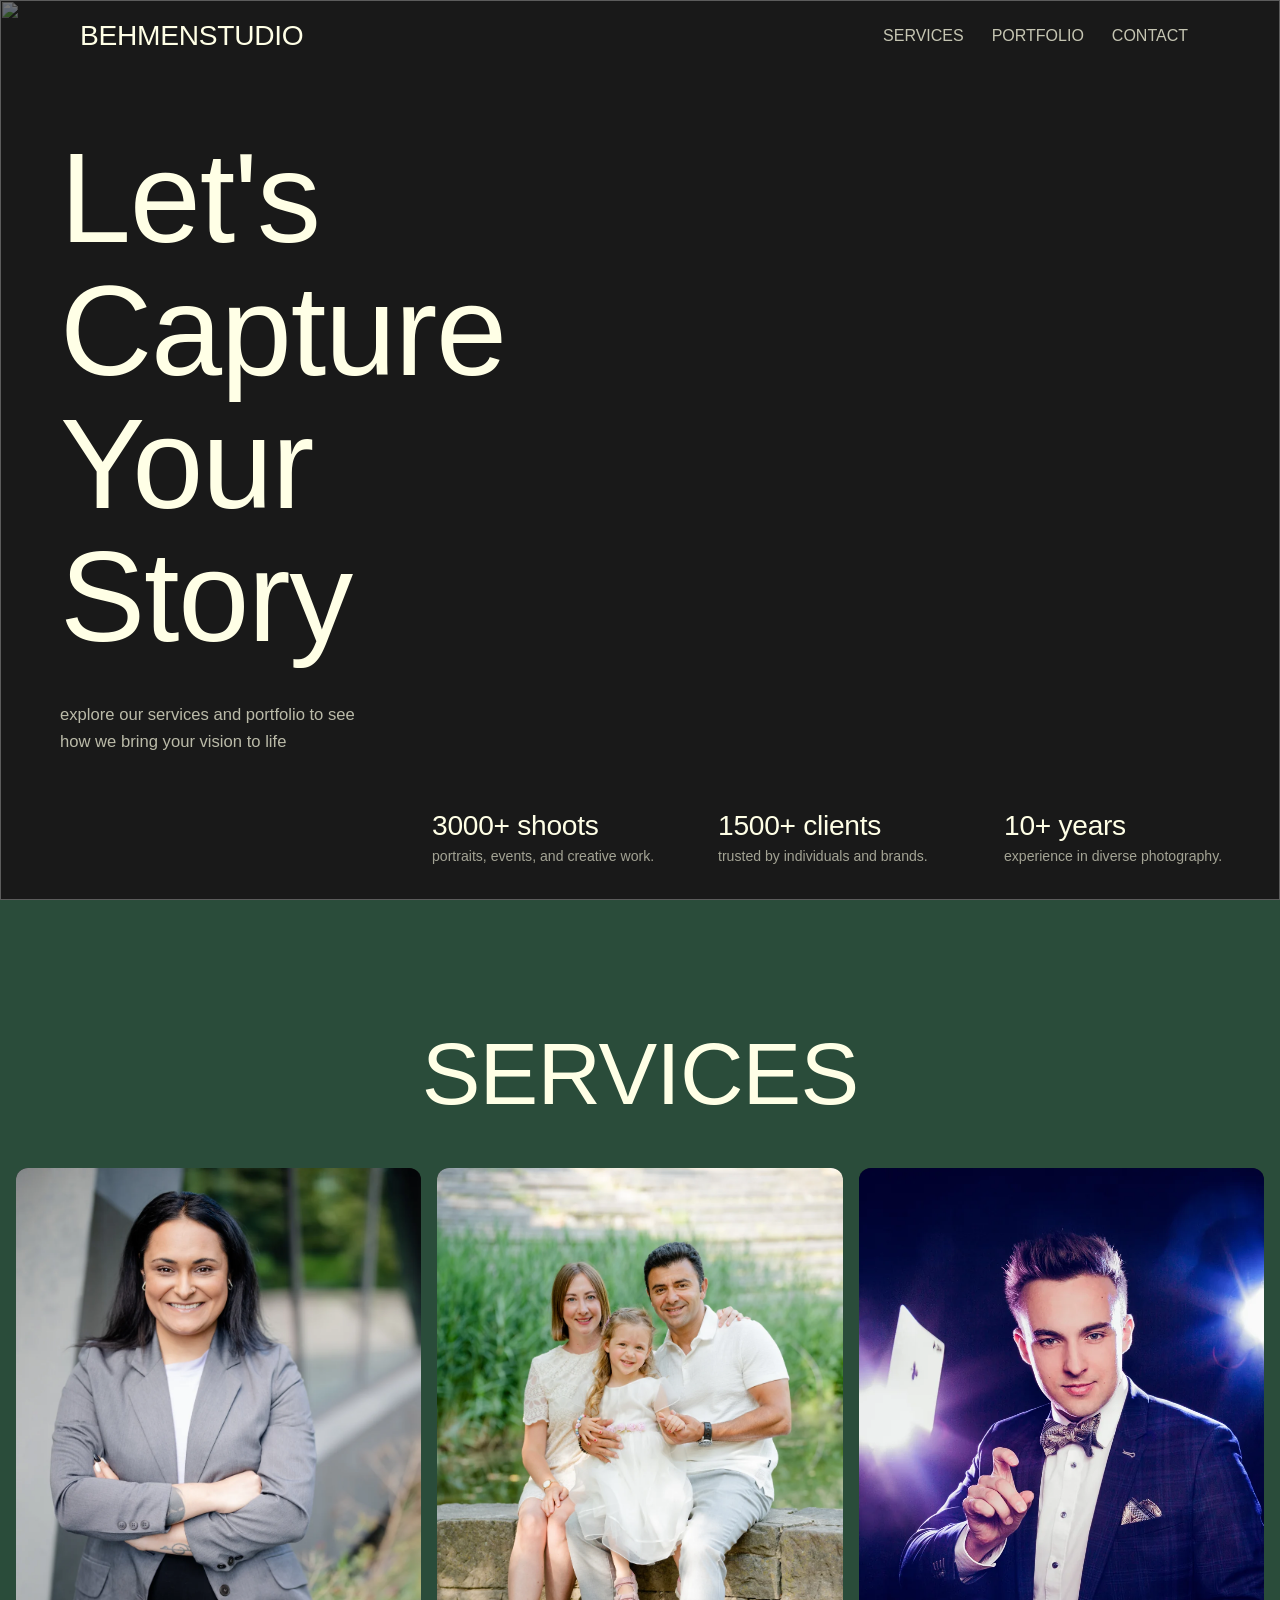
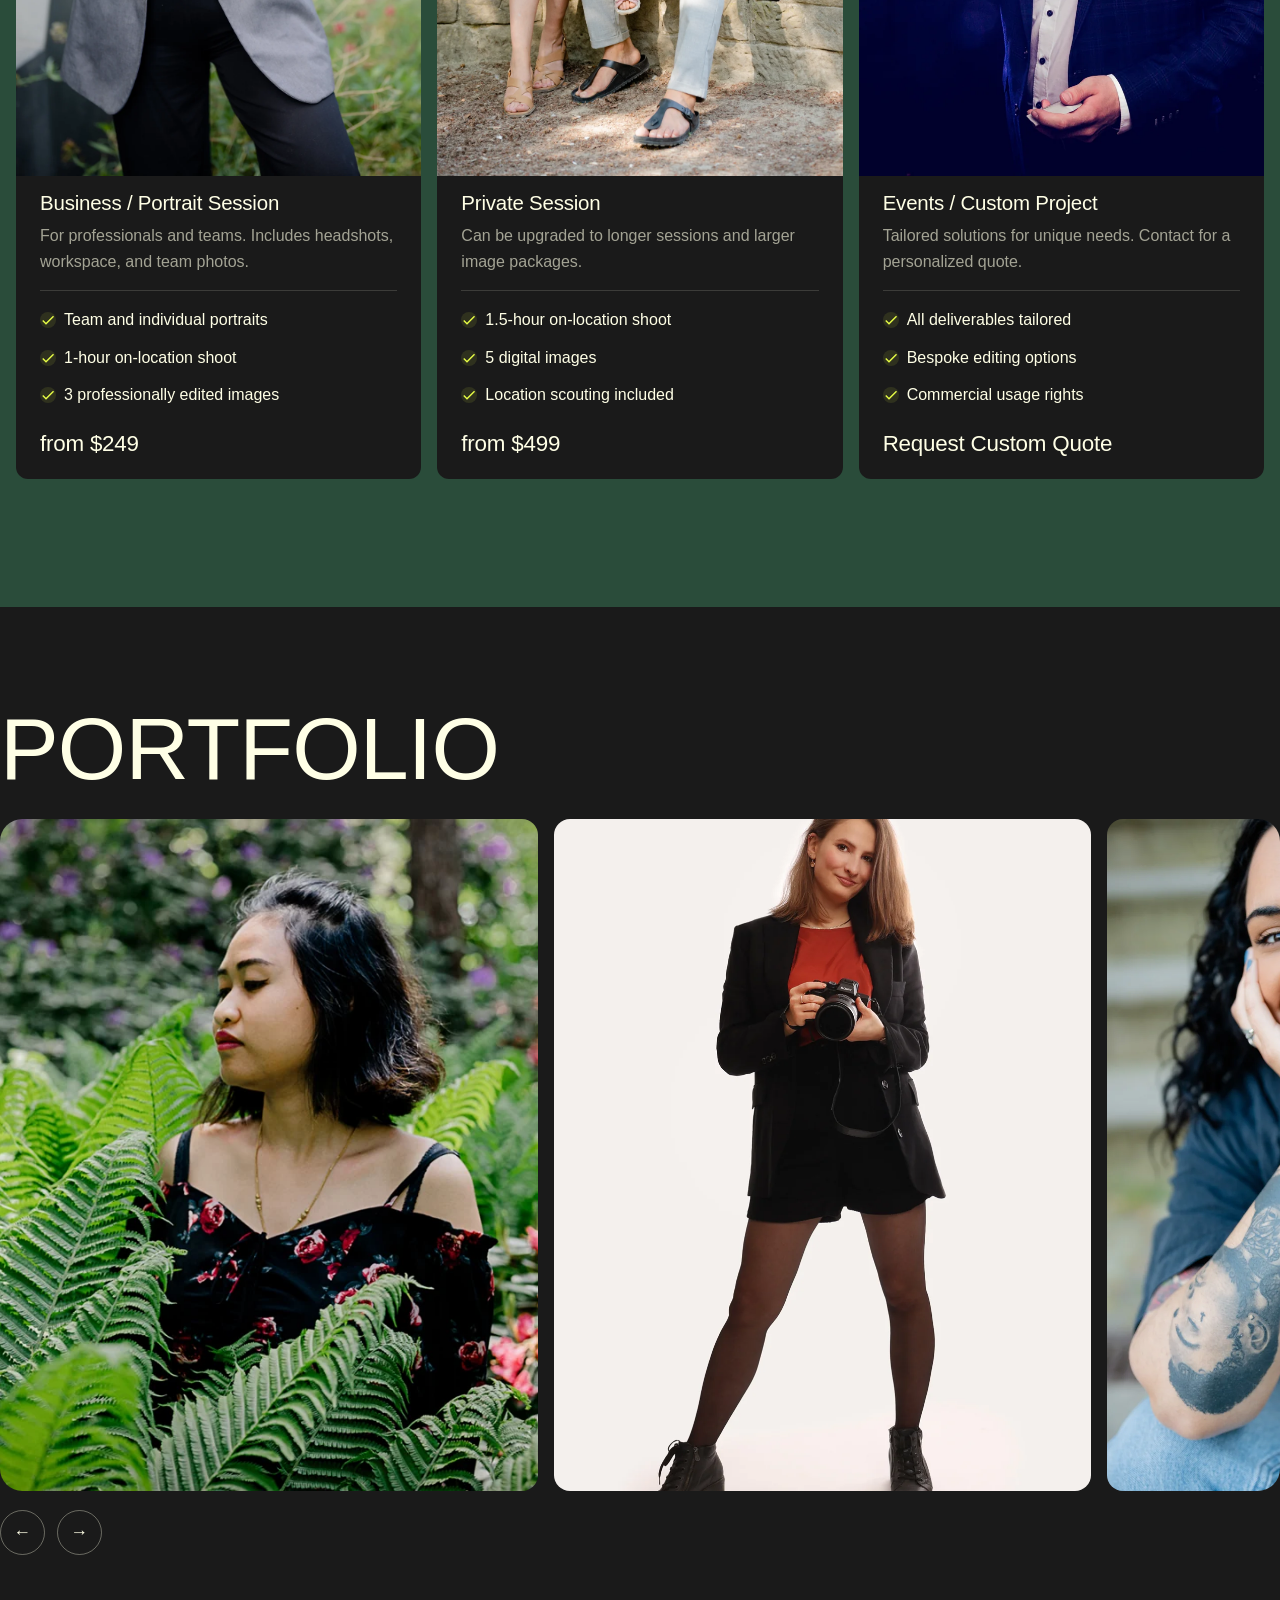
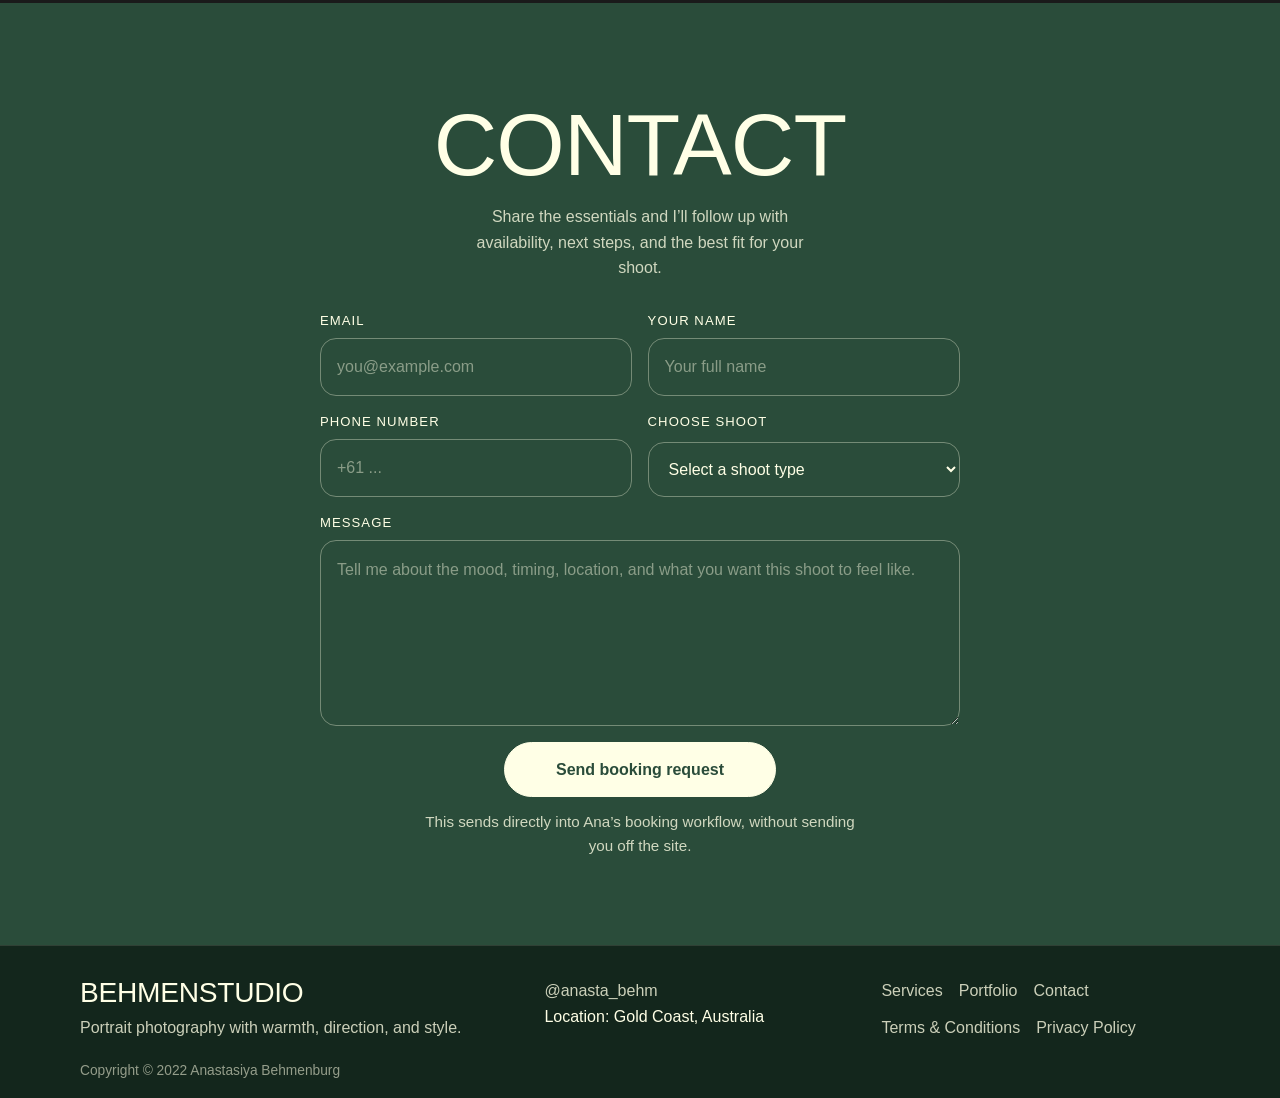
==== commit 706a469c: "Rebuild Services section to match Webflow card layout. Dark edge-to-edge image cards, includes lists" ====
--- a/index.html
+++ b/index.html
@@ -43,7 +43,7 @@
       as="image"
       href="https://cdn.prod.website-files.com/6a1c24137686060838b25c6c/6a1c24147686060838b25c87_mittwochu%25CC%2588lu0129-p-2600.jpg"
     />
-    <link rel="stylesheet" href="styles.css?v=20261126-hero12" />
+    <link rel="stylesheet" href="styles.css?v=20261126-services6" />
   </head>
   <body>
     <a class="skip-link" href="#main-content">Skip to content</a>
@@ -134,69 +134,82 @@
         id="services"
         aria-labelledby="services-title"
       >
-        <div class="container services-inner">
+        <div class="services-inner">
           <h2 id="services-title" class="section-display-title">SERVICES</h2>
 
           <div class="session-grid">
             <article class="session-card">
               <div class="session-media frame-image" aria-hidden="true">
                 <img
-                  src="assets/images/thumbnails/21.webp"
+                  src="assets/images/web/17.webp"
                   alt=""
                   loading="lazy"
                   decoding="async"
                 />
               </div>
-              <h3>Business Portrait</h3>
-              <p>
-                High-quality business portraits for your website, LinkedIn, and
-                professional platforms - designed to elevate your personal brand
-                and create a lasting first impression.
-              </p>
-              <div class="service-meta">
-                <p class="service-price">from $199</p>
-              </div>
+              <div class="session-card-copy">
+                <h3>Business / Portrait Session</h3>
+                <p class="service-desc">
+                  For professionals and teams. Includes headshots, workspace,
+                  and team photos.
+                </p>
+              </div>
+              <div class="service-divider" aria-hidden="true"></div>
+              <ul class="service-includes">
+                <li>Team and individual portraits</li>
+                <li>1-hour on-location shoot</li>
+                <li>3 professionally edited images</li>
+              </ul>
+              <p class="service-price">from $249</p>
             </article>
 
             <article class="session-card">
               <div class="session-media frame-image" aria-hidden="true">
                 <img
-                  src="assets/images/thumbnails/22.webp"
+                  src="assets/images/web/15.webp"
                   alt=""
                   loading="lazy"
                   decoding="async"
                 />
               </div>
-              <h3>Private Shooting</h3>
-              <p>
-                Personal photography sessions designed to capture real moments,
-                genuine emotions, and the beauty of your story - whether it’s
-                love, family, or new beginnings.
-              </p>
-              <div class="service-meta">
-                <p class="service-price">from $499</p>
-              </div>
+              <div class="session-card-copy">
+                <h3>Private Session</h3>
+                <p class="service-desc">
+                  Can be upgraded to longer sessions and larger image packages.
+                </p>
+              </div>
+              <div class="service-divider" aria-hidden="true"></div>
+              <ul class="service-includes">
+                <li>1.5-hour on-location shoot</li>
+                <li>5 digital images</li>
+                <li>Location scouting included</li>
+              </ul>
+              <p class="service-price">from $499</p>
             </article>
 
             <article class="session-card">
               <div class="session-media frame-image" aria-hidden="true">
                 <img
-                  src="assets/images/thumbnails/10.webp"
+                  src="assets/images/web/36.webp"
                   alt=""
                   loading="lazy"
                   decoding="async"
                 />
               </div>
-              <h3>Event / Commercial</h3>
-              <p>
-                From intimate launches to large public events, I preserve the
-                moments that matter - authentic interactions, important
-                highlights, and the overall experience. The result: powerful
-                images you can use for marketing, media, and lasting memories.
-              </p>
-              <div class="service-meta">
-                <p class="service-price">price on demand</p>
-              </div>
+              <div class="session-card-copy">
+                <h3>Events / Custom Project</h3>
+                <p class="service-desc">
+                  Tailored solutions for unique needs. Contact for a personalized
+                  quote.
+                </p>
+              </div>
+              <div class="service-divider" aria-hidden="true"></div>
+              <ul class="service-includes">
+                <li>All deliverables tailored</li>
+                <li>Bespoke editing options</li>
+                <li>Commercial usage rights</li>
+              </ul>
+              <p class="service-price">Request Custom Quote</p>
             </article>
           </div>
         </div>
--- a/styles.css
+++ b/styles.css
@@ -22,17 +22,26 @@
   --cream: #ffffe6;
   --secondary: #2a4c3a;
   --ink: #1a1a1a;
+  --accent: #e9ff47;
   --hero-overlay: rgba(26, 26, 26, 0.6);
   --white: #ffffff;
   --muted-on-green: rgba(255, 255, 230, 0.78);
+  --muted-cream: color-mix(in srgb, var(--cream) 60%, transparent);
   --line-on-green: rgba(255, 255, 230, 0.22);
+  --line-cream-15: color-mix(in srgb, var(--cream) 15%, transparent);
   --card: rgba(255, 255, 230, 0.08);
+  --card-on-secondary: #1a1a1a;
   --shadow: 0 24px 44px rgba(0, 0, 0, 0.28);
   --radius: 1rem;
+  --radius-md: 12px;
   --radius-lg: 1.4rem;
   --container: min(1120px, 92vw);
   --headline: "Staatliches", sans-serif;
   --body: "Schibsted Grotesk", sans-serif;
+  /* Webflow display type (Staatliches) — shared by h1–h3 / section titles */
+  --display-weight: 400;
+  --display-leading: 1.04;
+  --display-tracking: -0.01em;
   --header-h: 4.5rem;
 }
 
@@ -90,16 +99,23 @@
   scroll-margin-top: 0;
 }
 
+/*
+  Shared Staatliches display type (Webflow-aligned).
+  Use `.display-type` on non-heading elements that should match.
+*/
+.display-type,
 h1,
 h2,
 h3,
 .section-display-title,
 .brand-text,
-.site-nav a {
+.service-price,
+.hero-perk-label {
   font-family: var(--headline);
-  letter-spacing: 0.04em;
-  text-transform: uppercase;
-  line-height: 1.05;
+  font-weight: var(--display-weight);
+  line-height: var(--display-leading);
+  letter-spacing: var(--display-tracking);
+  text-transform: none;
 }
 
 h1,
@@ -200,8 +216,6 @@
 
 .brand-text {
   font-size: clamp(1.5rem, 2.2vw, 2rem);
-  letter-spacing: -0.01em;
-  line-height: 1.04;
 }
 
 .site-nav {
@@ -339,14 +353,10 @@
   width: 100%;
 }
 
-/* Webflow `.heading_hero` */
+/* Webflow `.heading_hero` — size/spacing only; type metrics via `.display-type` vars */
 .hero h1,
 #hero-title {
-  font-weight: 400;
   font-size: clamp(3.25rem, 11vw, 7.99rem);
-  line-height: 1.04;
-  letter-spacing: -0.01em;
-  text-transform: none;
   color: var(--cream);
   margin: 3.75rem 0 0.3em;
   padding: 0 3.75rem;
@@ -395,15 +405,10 @@
   min-width: 0;
 }
 
-/* Webflow perk titles (~32px / -0.01em) */
+/* Webflow perk titles (~32px) — type metrics via shared display vars */
 .hero-perk-label {
   margin: 0;
-  font-family: var(--headline);
   font-size: clamp(1.35rem, 2.2vw, 2rem);
-  font-weight: 400;
-  line-height: 1.04;
-  letter-spacing: -0.01em;
-  text-transform: none;
   color: var(--cream);
 }
 
@@ -430,60 +435,125 @@
 .services {
   background: var(--secondary);
   color: var(--cream);
-  padding: calc(var(--header-h) + 1.5rem) 0 3rem;
+  /* Webflow section pad: mobile 80 / tablet 112 / desktop 128 */
+  padding: 80px 0;
 }
 
 .services-inner {
   width: 100%;
+  max-width: 1280px;
+  margin-inline: auto;
+  padding-inline: 16px;
 }
 
 .services .section-display-title {
-  margin-bottom: 1.8rem;
+  text-align: center;
+  margin-bottom: 2.5rem;
 }
 
 .session-grid {
   display: grid;
-  gap: 1rem;
+  gap: 16px;
 }
 
 .session-card {
-  background: var(--card);
-  border: 1px solid var(--line-on-green);
-  border-radius: var(--radius);
-  padding: 1rem;
+  background: var(--card-on-secondary);
+  border-radius: var(--radius-md);
+  padding: 0 0 24px;
   display: flex;
   flex-direction: column;
+  color: var(--cream);
+  overflow: hidden;
 }
 
 .session-media {
-  margin-bottom: 0.9rem;
-  border-radius: calc(var(--radius) - 0.2rem);
+  margin: 0 0 16px;
+  border-radius: 0;
   overflow: hidden;
 }
 
 .session-media img {
   width: 100%;
-  aspect-ratio: 4 / 3;
+  aspect-ratio: 2 / 3;
   object-fit: cover;
-}
-
-.session-card p {
-  margin-top: 0.55rem;
-  color: var(--muted-on-green);
-}
-
-.service-meta {
+  object-position: center center;
+}
+
+.session-card-copy,
+.service-divider,
+.service-includes,
+.service-price {
+  margin-left: 24px;
+  margin-right: 24px;
+}
+
+.session-card-copy {
+  margin-bottom: 16px;
+}
+
+.session-card h3 {
+  margin: 0 0 0.5em;
+  font-size: clamp(1.03rem, 1.6vw, 1.41rem);
+  color: var(--cream);
+}
+
+.service-desc {
+  margin: 0;
+  color: var(--muted-cream);
+  font-size: 1rem;
+  line-height: 1.6;
+}
+
+.service-divider {
+  height: 0;
+  border: 0;
+  border-bottom: 1px solid var(--line-cream-15);
+  margin-top: 0;
+  margin-bottom: 16px;
+  align-self: stretch;
+}
+
+.service-includes {
+  margin-top: 0;
+  margin-bottom: 0;
+  padding: 0;
+  list-style: none;
+}
+
+.service-includes li {
+  display: flex;
+  align-items: flex-start;
+  gap: 8px;
+  margin: 0 0 12px;
+  font-size: 1rem;
+  line-height: 1.6;
+  color: var(--cream);
+}
+
+.service-includes li:last-child {
+  margin-bottom: 0;
+}
+
+.service-includes li::before {
+  content: "";
+  flex: 0 0 16px;
+  width: 16px;
+  height: 16px;
+  margin-top: 0.3em;
+  border-radius: 8px;
+  background-color: color-mix(in srgb, var(--accent) 10%, transparent);
+  background-image: url("data:image/svg+xml,%3Csvg xmlns='http://www.w3.org/2000/svg' viewBox='0 0 24 24'%3E%3Cpath fill='%23e9ff47' d='M9 16.17L4.83 12l-1.42 1.41L9 19L21 7l-1.41-1.41z'/%3E%3C/svg%3E");
+  background-repeat: no-repeat;
+  background-position: center;
+  background-size: 100% 100%;
+}
+
+.service-price {
   margin-top: auto;
-  padding-top: 1rem;
-}
-
-.service-price {
-  margin-top: 0;
-  color: var(--cream);
-  font-family: var(--headline);
-  font-size: 1.15rem;
-  letter-spacing: 0.04em;
-  text-transform: uppercase;
+  margin-bottom: 0;
+  padding-top: 1.5rem;
+  color: var(--cream);
+  font-size: clamp(1.15rem, 2vw, 1.4rem);
 }
 
 .frame-image.image-missing,
@@ -620,7 +690,7 @@
   letter-spacing: 0.08em;
   text-transform: uppercase;
   color: var(--cream);
-  font-weight: 700;
+  font-weight: 400;
 }
 
 .form-control {
@@ -1060,12 +1130,10 @@
     white-space: nowrap;
   }
 
-  /* Webflow tablet `.heading_hero`: ~102px / 1.04 / -0.01em */
+  /* Webflow tablet `.heading_hero`: ~102px */
   .hero h1,
   #hero-title {
     font-size: 6.39rem;
-    line-height: 1.04;
-    letter-spacing: -0.01em;
     padding-left: 60px;
     padding-right: 60px;
     margin-top: 60px;
@@ -1098,8 +1166,6 @@
 @media (min-width: 760px) and (max-width: 991px) {
   .hero-perk-label {
     font-size: 1.6rem;
-    line-height: 1.04;
-    letter-spacing: -0.01em;
   }
 }
 
@@ -1110,18 +1176,31 @@
 }
 
 @media (max-width: 759px) {
+  /* Shorter service media on mobile; keep desktop/tablet at 2/3 */
+  .session-media img {
+    aspect-ratio: 5 / 3;
+    object-position: center 28%;
+  }
+
+  .session-card:nth-child(2) .session-media img {
+    object-position: center 32%;
+  }
+
+  .session-card:nth-child(3) .session-media img {
+    object-position: center center;
+  }
+
   /* Extra break after "Let's" → LET'S / CAPTURE / YOUR STORY */
   .hero-title-break-sm,
   .hero-sub-break {
     display: block;
   }
 
-  /* Webflow mobile `.heading_hero`: 82px / lh ~1.2 / tracking -0.01em */
+  /* Webflow mobile `.heading_hero`: 82px / lh ~1.2 */
   .hero h1,
   #hero-title {
     font-size: 5.12rem;
     line-height: 1.2;
-    letter-spacing: -0.01em;
     padding-left: 60px;
     padding-right: 60px;
     margin-top: 60px;
@@ -1148,8 +1227,16 @@
 }
 
 @media (min-width: 760px) {
+  .services {
+    padding: 112px 0;
+  }
+
+  .services .section-display-title {
+    margin-bottom: 3rem;
+  }
+
   .session-grid {
-    grid-template-columns: repeat(2, minmax(0, 1fr));
+    grid-template-columns: repeat(3, minmax(0, 1fr));
   }
 
   .form-grid {
@@ -1166,9 +1253,9 @@
   }
 }
 
-@media (min-width: 980px) {
-  .session-grid {
-    grid-template-columns: repeat(3, minmax(0, 1fr));
+@media (min-width: 992px) {
+  .services {
+    padding: 128px 0;
   }
 
   .portfolio-slide {
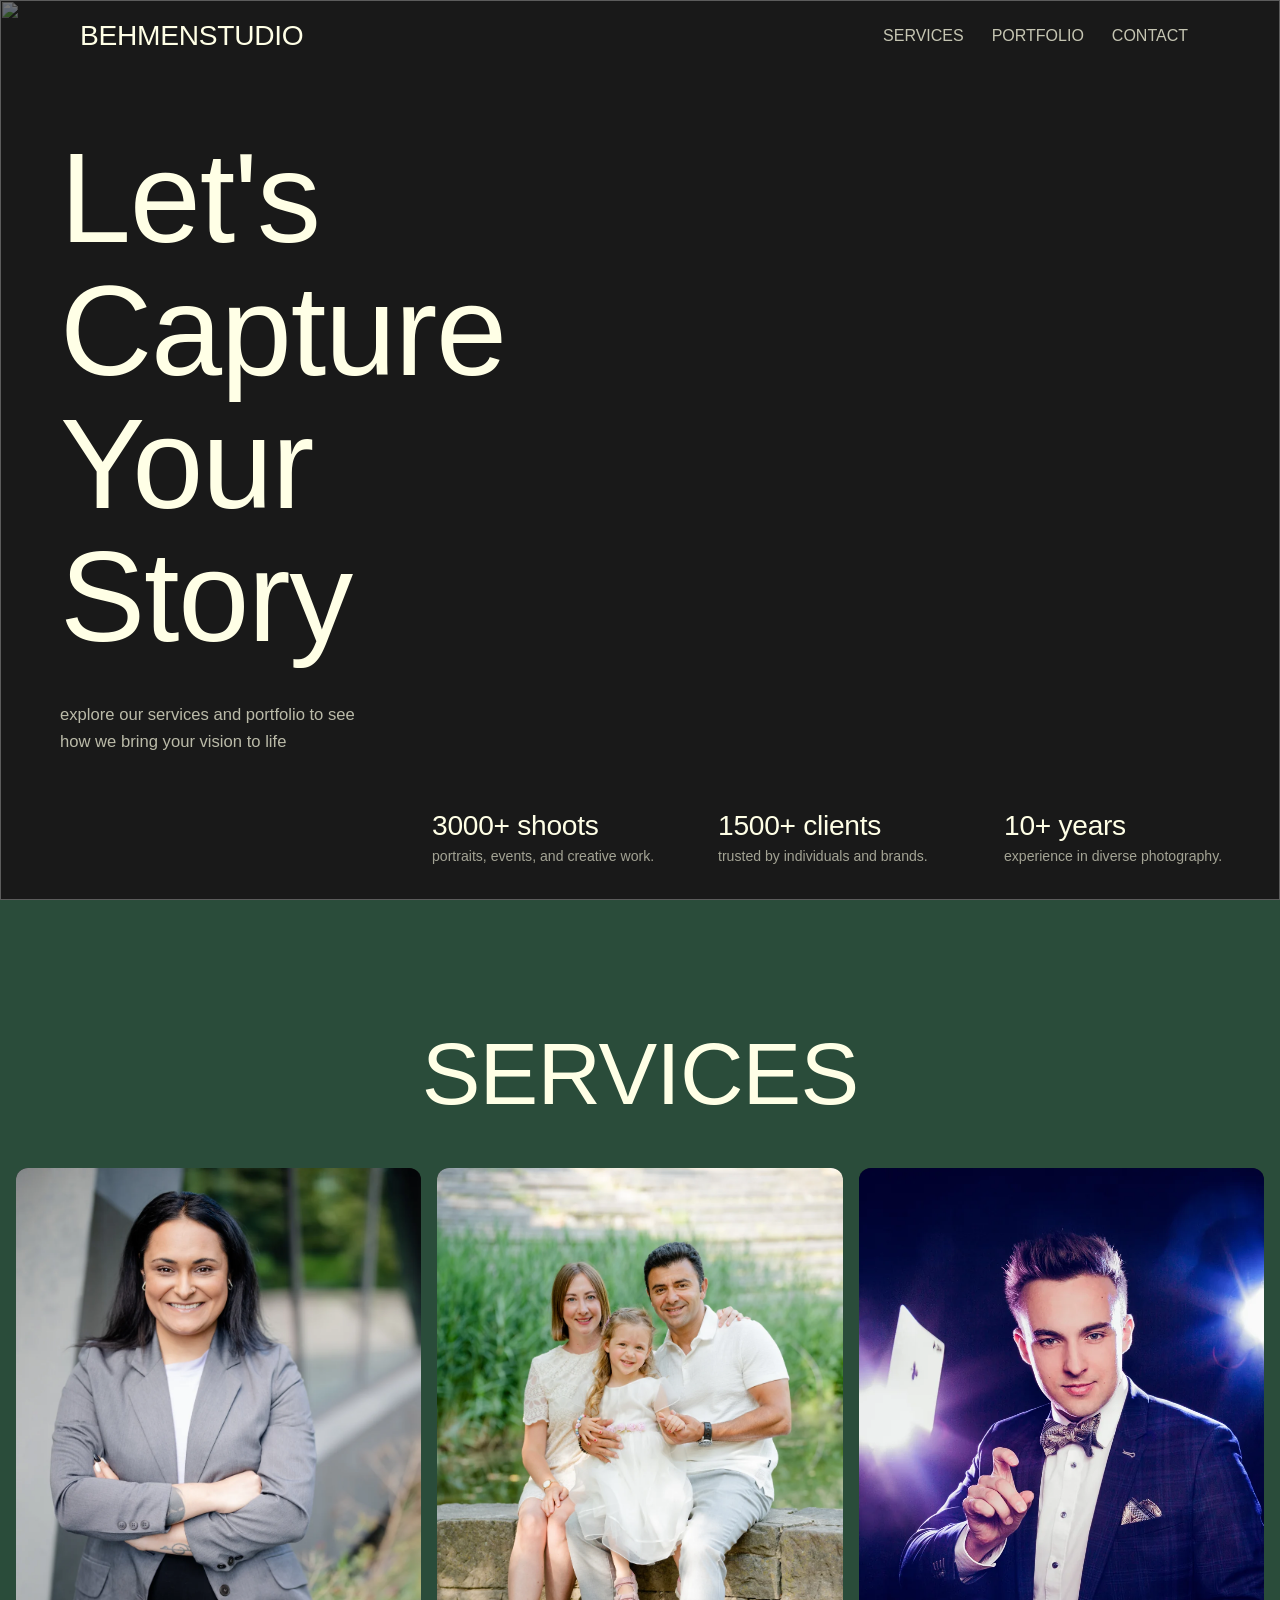
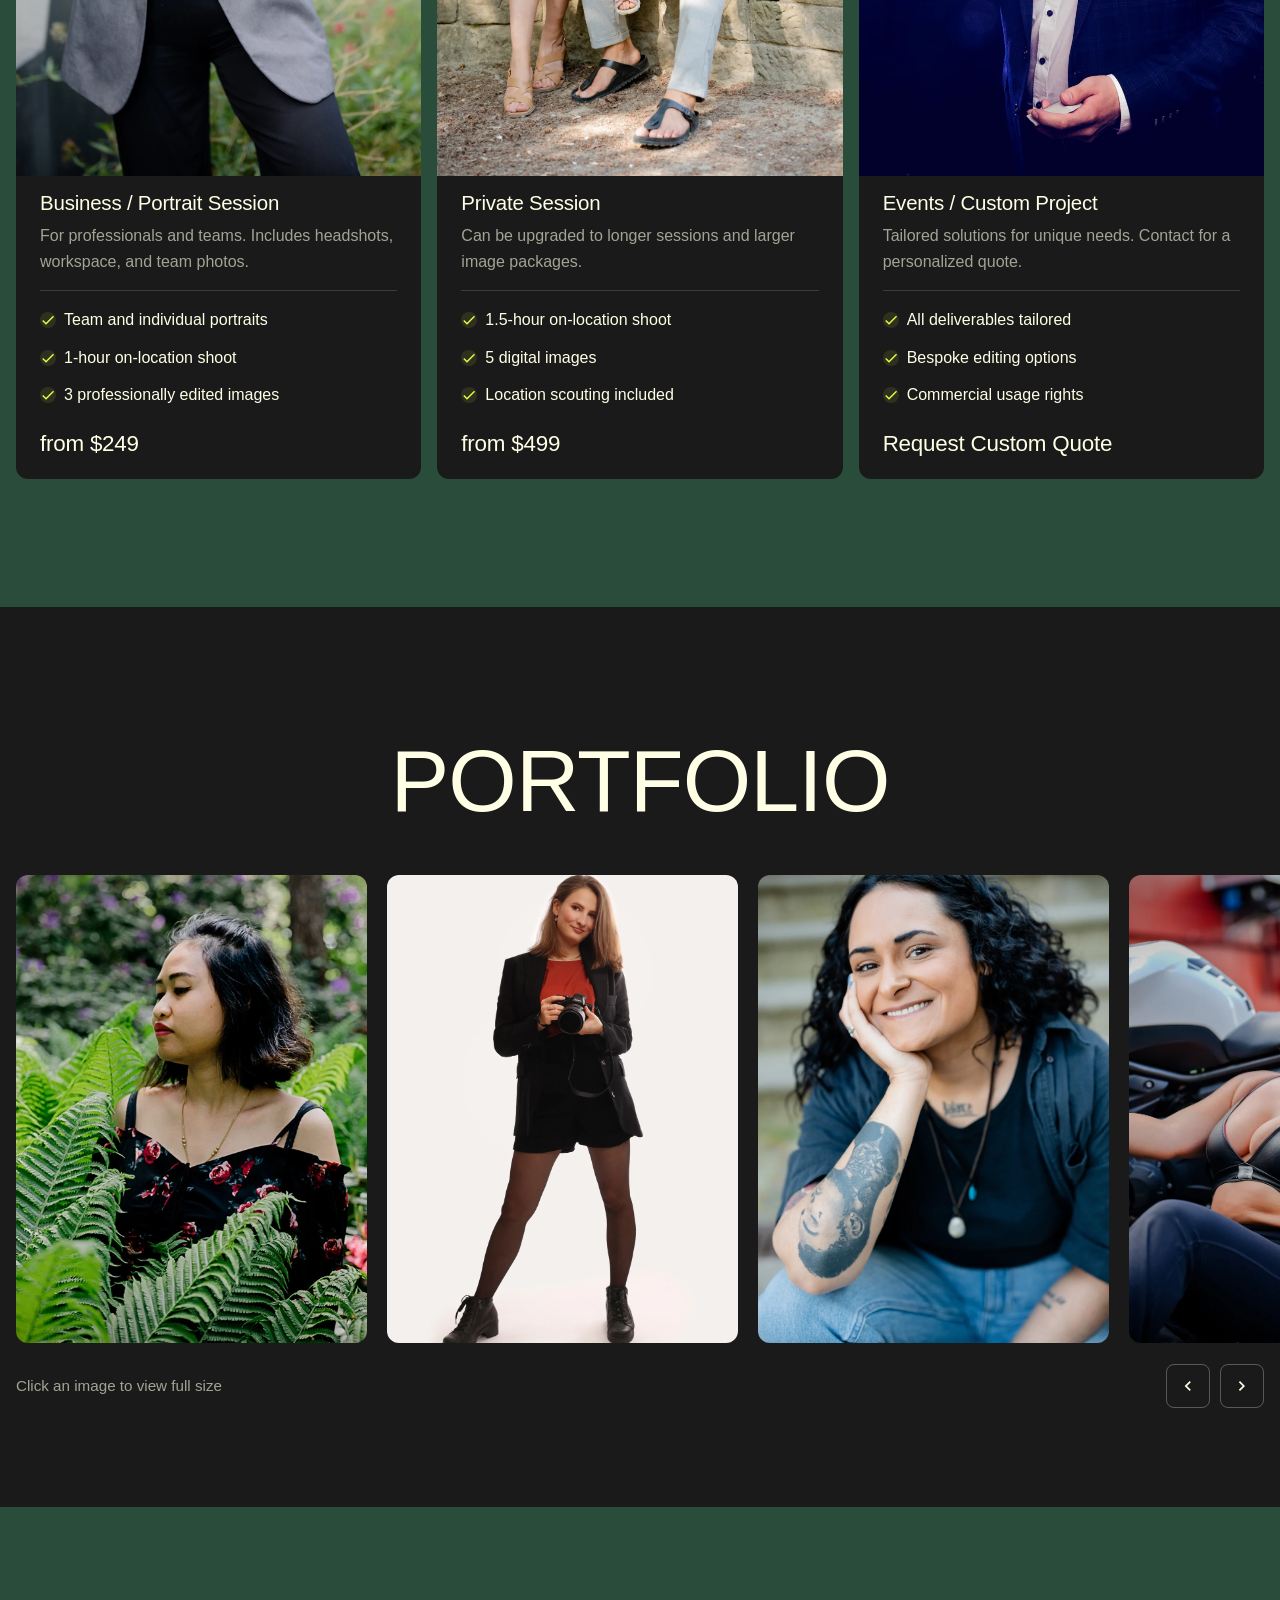
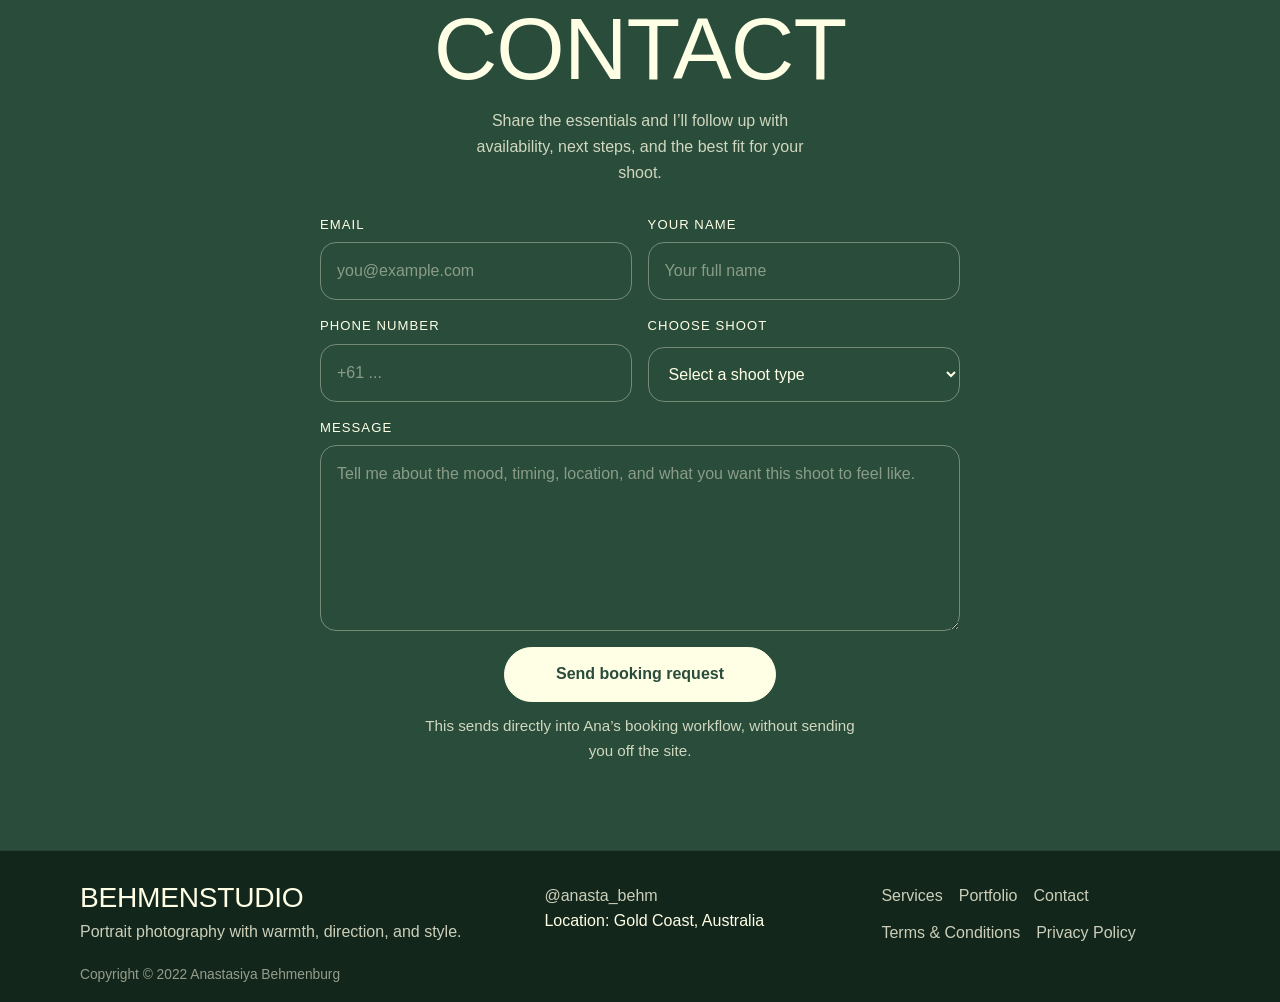
==== commit 89943f45: "Polish Portfolio into a cinematic Embla strip with local Autoplay. Vendors Embla under vendor/embla," ====
--- a/index.html
+++ b/index.html
@@ -43,7 +43,7 @@
       as="image"
       href="https://cdn.prod.website-files.com/6a1c24137686060838b25c6c/6a1c24147686060838b25c87_mittwochu%25CC%2588lu0129-p-2600.jpg"
     />
-    <link rel="stylesheet" href="styles.css?v=20261126-services6" />
+    <link rel="stylesheet" href="styles.css?v=20261126-portfolio6" />
   </head>
   <body>
     <a class="skip-link" href="#main-content">Skip to content</a>
@@ -130,11 +130,11 @@
       </section>
 
       <section
-        class="services section-screen"
+        class="services section-screen section-pad"
         id="services"
         aria-labelledby="services-title"
       >
-        <div class="services-inner">
+        <div class="section-inner">
           <h2 id="services-title" class="section-display-title">SERVICES</h2>
 
           <div class="session-grid">
@@ -216,20 +216,23 @@
       </section>
 
       <section
-        class="portfolio section-screen"
+        class="portfolio section-pad"
         id="portfolio"
         aria-labelledby="portfolio-title"
       >
-        <div class="container portfolio-inner">
+        <div class="section-inner">
           <h2 id="portfolio-title" class="section-display-title">PORTFOLIO</h2>
-
-          <div class="portfolio-carousel">
-            <div class="portfolio-viewport" id="portfolio-viewport">
-              <div class="portfolio-track" id="portfolio-track" aria-live="polite">
-                <!-- Slides injected from gallery-data.js -->
-              </div>
+        </div>
+
+        <div class="portfolio-carousel">
+          <div class="portfolio-viewport" id="portfolio-viewport">
+            <div class="portfolio-track" id="portfolio-track" aria-live="polite">
+              <!-- Slides injected from gallery-data.js -->
             </div>
-
+          </div>
+
+          <div class="section-inner portfolio-toolbar">
+            <p class="portfolio-hint">Click an image to view full size</p>
             <div class="portfolio-controls">
               <button
                 class="portfolio-nav portfolio-prev"
@@ -237,7 +240,12 @@
                 type="button"
                 aria-label="Previous image"
               >
-                ←
+                <svg viewBox="0 0 24 24" width="20" height="20" aria-hidden="true">
+                  <path
+                    d="M15.4 7.4L14 6l-6 6 6 6 1.4-1.4L10.8 12z"
+                    fill="currentColor"
+                  />
+                </svg>
               </button>
               <button
                 class="portfolio-nav portfolio-next"
@@ -245,7 +253,12 @@
                 type="button"
                 aria-label="Next image"
               >
-                →
+                <svg viewBox="0 0 24 24" width="20" height="20" aria-hidden="true">
+                  <path
+                    d="M9.6 6L8.2 7.4 12.8 12l-4.6 4.6L9.6 18l6-6z"
+                    fill="currentColor"
+                  />
+                </svg>
               </button>
             </div>
           </div>
@@ -555,12 +568,10 @@
       </aside>
     </div>
 
-    <script
-      src="https://cdn.jsdelivr.net/npm/embla-carousel@8.5.2/embla-carousel.umd.js"
-      defer
-    ></script>
+    <script src="vendor/embla/embla-carousel.umd.js" defer></script>
+    <script src="vendor/embla/embla-carousel-autoplay.umd.js" defer></script>
     <script src="gallery-data.js?v=20261126-hero2" defer></script>
-    <script src="script.js?v=20261126-hero2" defer></script>
+    <script src="script.js?v=20261126-portfolio3" defer></script>
     <script src="image-library.js?v=20261126-hero2" defer></script>
   </body>
 </html>
--- a/styles.css
+++ b/styles.css
@@ -430,25 +430,30 @@
   display: none;
 }
 
-/* ——— Services ——— */
-
-.services {
-  background: var(--secondary);
-  color: var(--cream);
-  /* Webflow section pad: mobile 80 / tablet 112 / desktop 128 */
+/* ——— Shared section shell (Services, Portfolio, …) ——— */
+
+/* Webflow section pad: mobile 80 / tablet 112 / desktop 128 */
+.section-pad {
   padding: 80px 0;
 }
 
-.services-inner {
+.section-inner {
   width: 100%;
   max-width: 1280px;
   margin-inline: auto;
   padding-inline: 16px;
 }
 
-.services .section-display-title {
+.section-inner > .section-display-title {
   text-align: center;
   margin-bottom: 2.5rem;
+}
+
+/* ——— Services ——— */
+
+.services {
+  background: var(--secondary);
+  color: var(--cream);
 }
 
 .session-grid {
@@ -574,25 +579,18 @@
 .portfolio {
   background: var(--ink);
   color: var(--cream);
-  padding: calc(var(--header-h) + 1.5rem) 0 3rem;
-}
-
-.portfolio-inner {
-  width: 100%;
-}
-
-.portfolio .section-display-title {
-  margin-bottom: 1.5rem;
+  overflow: hidden;
 }
 
 .portfolio-carousel {
   display: grid;
-  gap: 1.2rem;
-}
-
+  gap: 1.35rem;
+}
+
+/* Full-bleed strip; first slide lines up with .section-inner */
 .portfolio-viewport {
   overflow: hidden;
-  border-radius: var(--radius-lg);
+  padding-left: max(16px, calc((100vw - 1280px) / 2 + 16px));
 }
 
 .portfolio-track {
@@ -602,42 +600,101 @@
 
 .portfolio-slide {
   position: relative;
-  flex: 0 0 85%;
+  /* Mobile: dominant slide + clear peek; section stays content-height */
+  flex: 0 0 88%;
   min-width: 0;
-  margin-right: 1rem;
+  margin-right: 12px;
   border: 0;
   padding: 0;
-  background: transparent;
+  background: #111;
   cursor: pointer;
-  border-radius: var(--radius);
+  border-radius: var(--radius-md);
   overflow: hidden;
+  color: var(--cream);
+  -webkit-tap-highlight-color: transparent;
 }
 
 .portfolio-slide img {
   width: 100%;
-  aspect-ratio: 4 / 5;
+  aspect-ratio: 3 / 4;
   object-fit: cover;
+  display: block;
+  transition: transform 480ms ease;
+}
+
+.portfolio-slide::after {
+  content: "View";
+  position: absolute;
+  inset: 0;
+  display: grid;
+  place-items: center;
+  font-family: var(--headline);
+  font-weight: var(--display-weight);
+  line-height: var(--display-leading);
+  letter-spacing: var(--display-tracking);
+  font-size: clamp(1.5rem, 3vw, 2.25rem);
+  color: var(--cream);
+  background: rgba(26, 26, 26, 0.45);
+  opacity: 0;
+  transition: opacity 220ms ease;
+}
+
+.portfolio-slide:hover img,
+.portfolio-slide:focus-visible img {
+  transform: scale(1.04);
+}
+
+.portfolio-slide:hover::after,
+.portfolio-slide:focus-visible::after {
+  opacity: 1;
+}
+
+.portfolio-toolbar {
+  display: flex;
+  align-items: center;
+  justify-content: space-between;
+  gap: 1rem;
+}
+
+.portfolio-hint {
+  margin: 0;
+  color: var(--muted-cream);
+  font-size: 0.95rem;
+  line-height: 1.5;
 }
 
 .portfolio-controls {
   display: flex;
-  gap: 0.75rem;
+  gap: 0.65rem;
+  flex-shrink: 0;
 }
 
 .portfolio-nav {
-  border: 1px solid rgba(255, 255, 230, 0.35);
+  display: inline-flex;
+  align-items: center;
+  justify-content: center;
+  border: 1px solid rgba(255, 255, 230, 0.28);
   background: transparent;
   color: var(--cream);
-  border-radius: 999px;
-  width: 2.8rem;
-  height: 2.8rem;
+  border-radius: 8px;
+  width: 2.75rem;
+  height: 2.75rem;
+  padding: 0;
   cursor: pointer;
-  font-size: 1.1rem;
+  transition: background 180ms ease, border-color 180ms ease, color 180ms ease;
 }
 
 .portfolio-nav:hover,
 .portfolio-nav:focus-visible {
-  background: rgba(255, 255, 230, 0.1);
+  background: color-mix(in srgb, var(--accent) 12%, transparent);
+  border-color: color-mix(in srgb, var(--accent) 55%, transparent);
+  color: var(--accent);
+}
+
+.portfolio-nav:disabled {
+  opacity: 0.35;
+  cursor: default;
+  pointer-events: none;
 }
 
 /* ——— Contact ——— */
@@ -1190,6 +1247,14 @@
     object-position: center center;
   }
 
+  .portfolio-toolbar {
+    flex-wrap: wrap;
+  }
+
+  .portfolio-hint {
+    flex: 1 1 12rem;
+  }
+
   /* Extra break after "Let's" → LET'S / CAPTURE / YOUR STORY */
   .hero-title-break-sm,
   .hero-sub-break {
@@ -1227,11 +1292,11 @@
 }
 
 @media (min-width: 760px) {
-  .services {
+  .section-pad {
     padding: 112px 0;
   }
 
-  .services .section-display-title {
+  .section-inner > .section-display-title {
     margin-bottom: 3rem;
   }
 
@@ -1249,17 +1314,34 @@
   }
 
   .portfolio-slide {
-    flex-basis: 55%;
+    flex-basis: 72%;
+    margin-right: 16px;
   }
 }
 
 @media (min-width: 992px) {
-  .services {
+  .section-pad {
     padding: 128px 0;
   }
 
+  /* Desktop: never taller than the viewport; shrink slides to fit chrome */
+  .portfolio {
+    max-height: 100vh;
+    max-height: 100dvh;
+    box-sizing: border-box;
+  }
+
   .portfolio-slide {
-    flex-basis: 42%;
+    /* Prefer ~56vw, but shrink width if max image height would overflow the section */
+    flex-basis: min(56%, calc((100dvh - 256px - 11rem) * 3 / 4));
+    margin-right: 20px;
+  }
+
+  .portfolio-slide img {
+    max-height: calc(100dvh - 256px - 11rem);
+    width: 100%;
+    height: auto;
+    object-fit: cover;
   }
 }
 
@@ -1275,4 +1357,9 @@
     animation-iteration-count: 1 !important;
     transition-duration: 0.01ms !important;
   }
-}
+
+  .portfolio-slide:hover img,
+  .portfolio-slide:focus-visible img {
+    transform: none;
+  }
+}
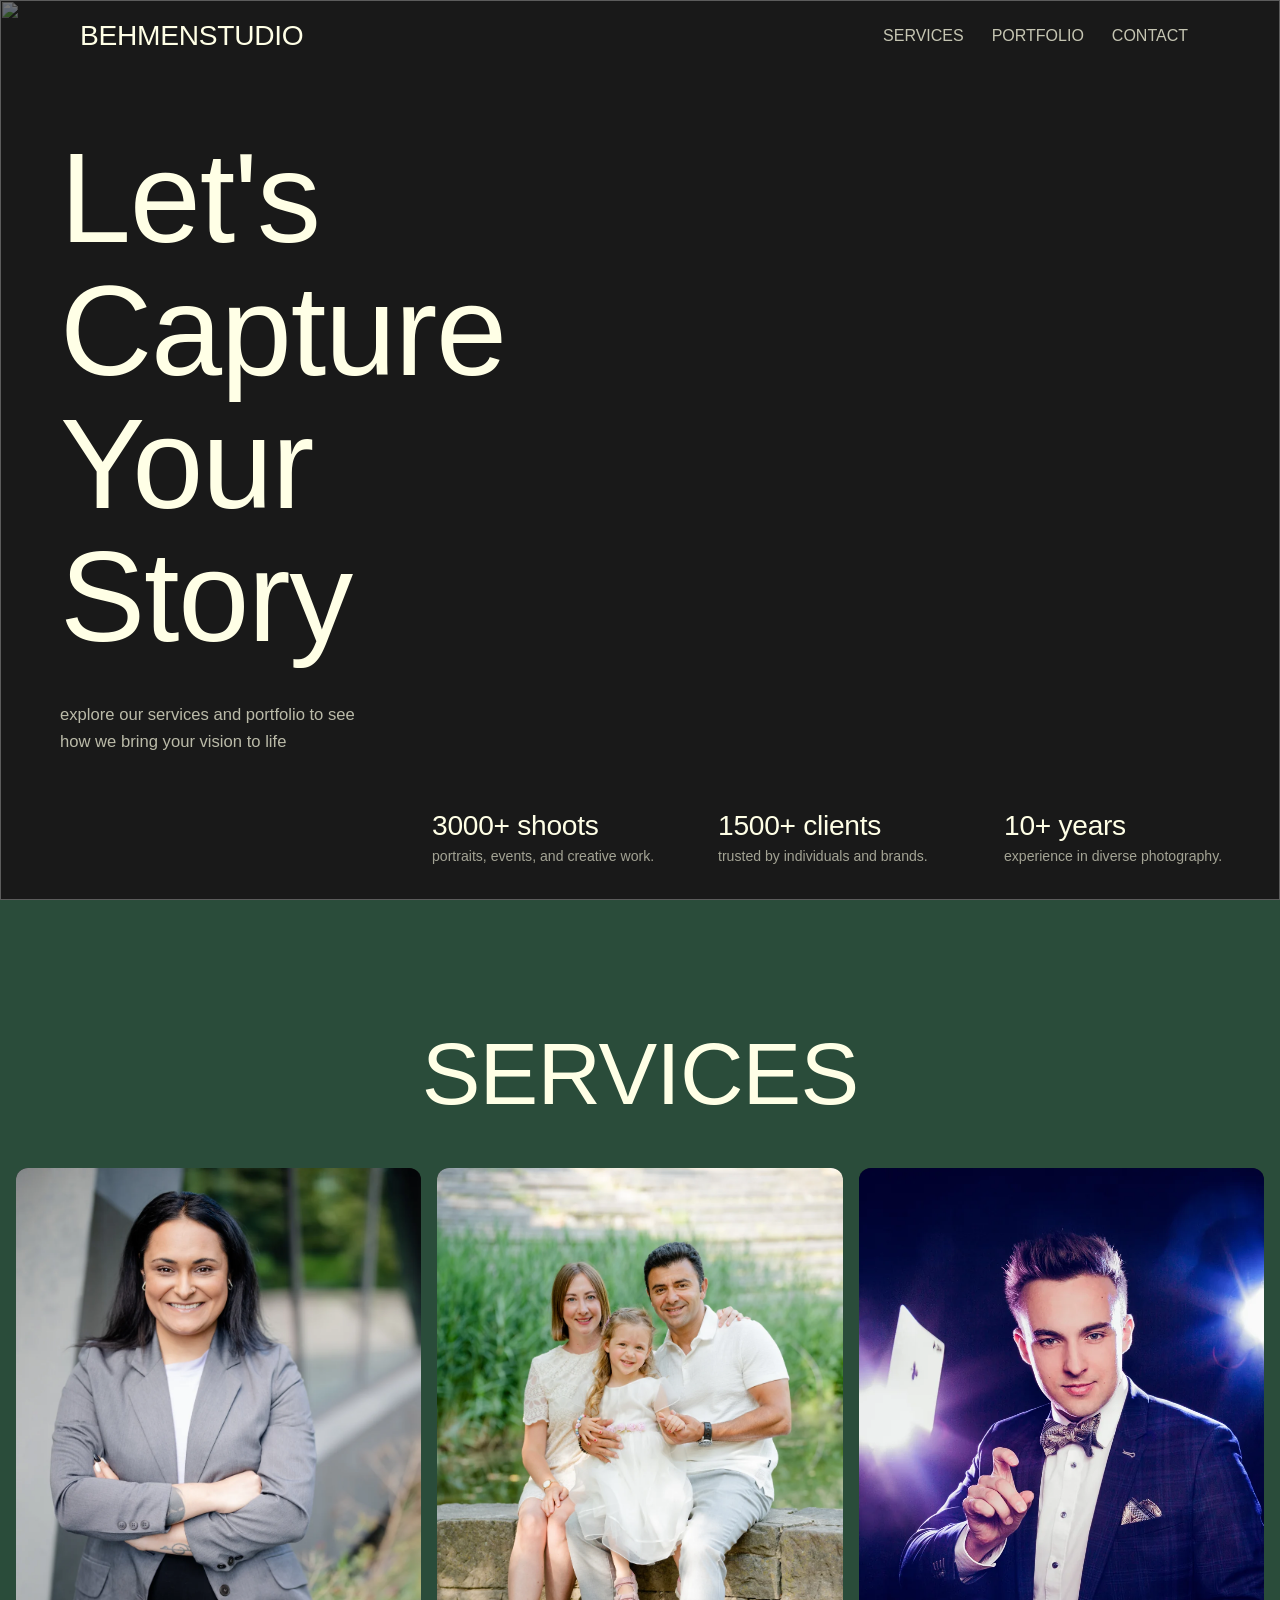
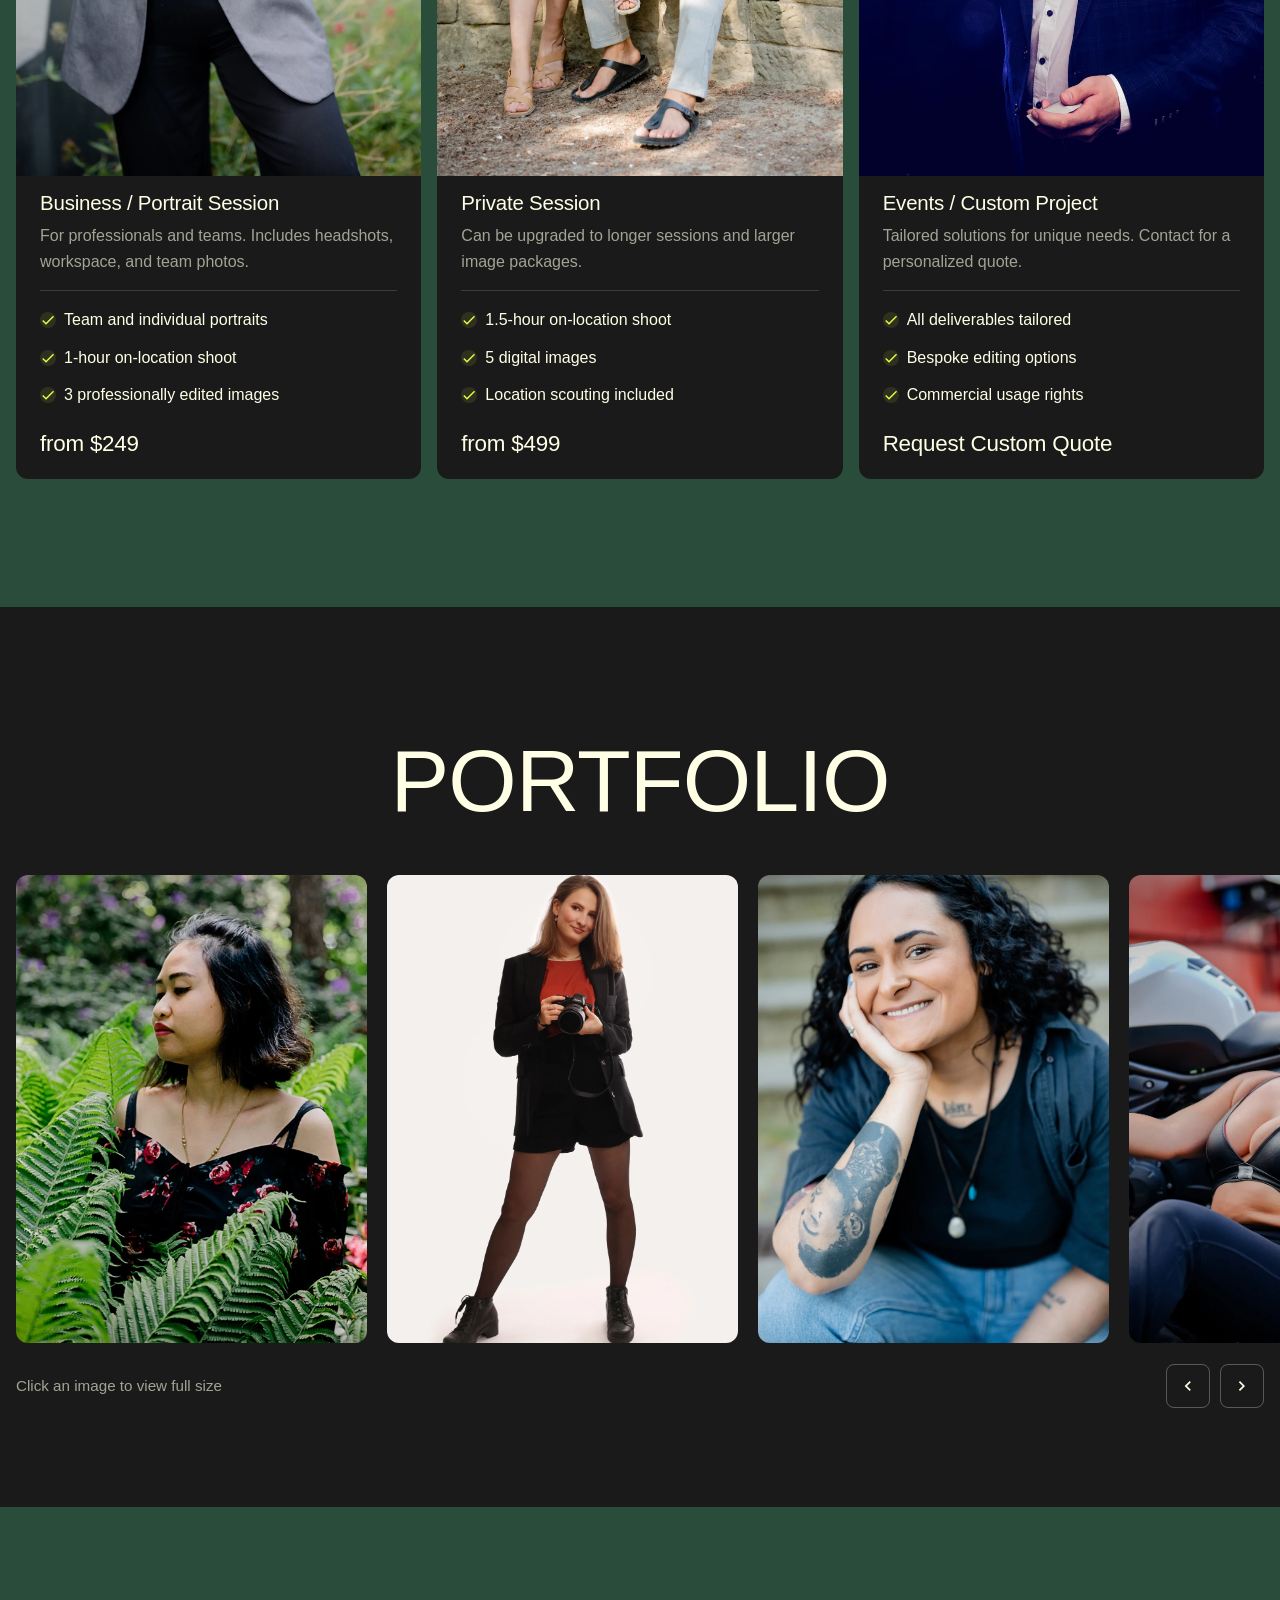
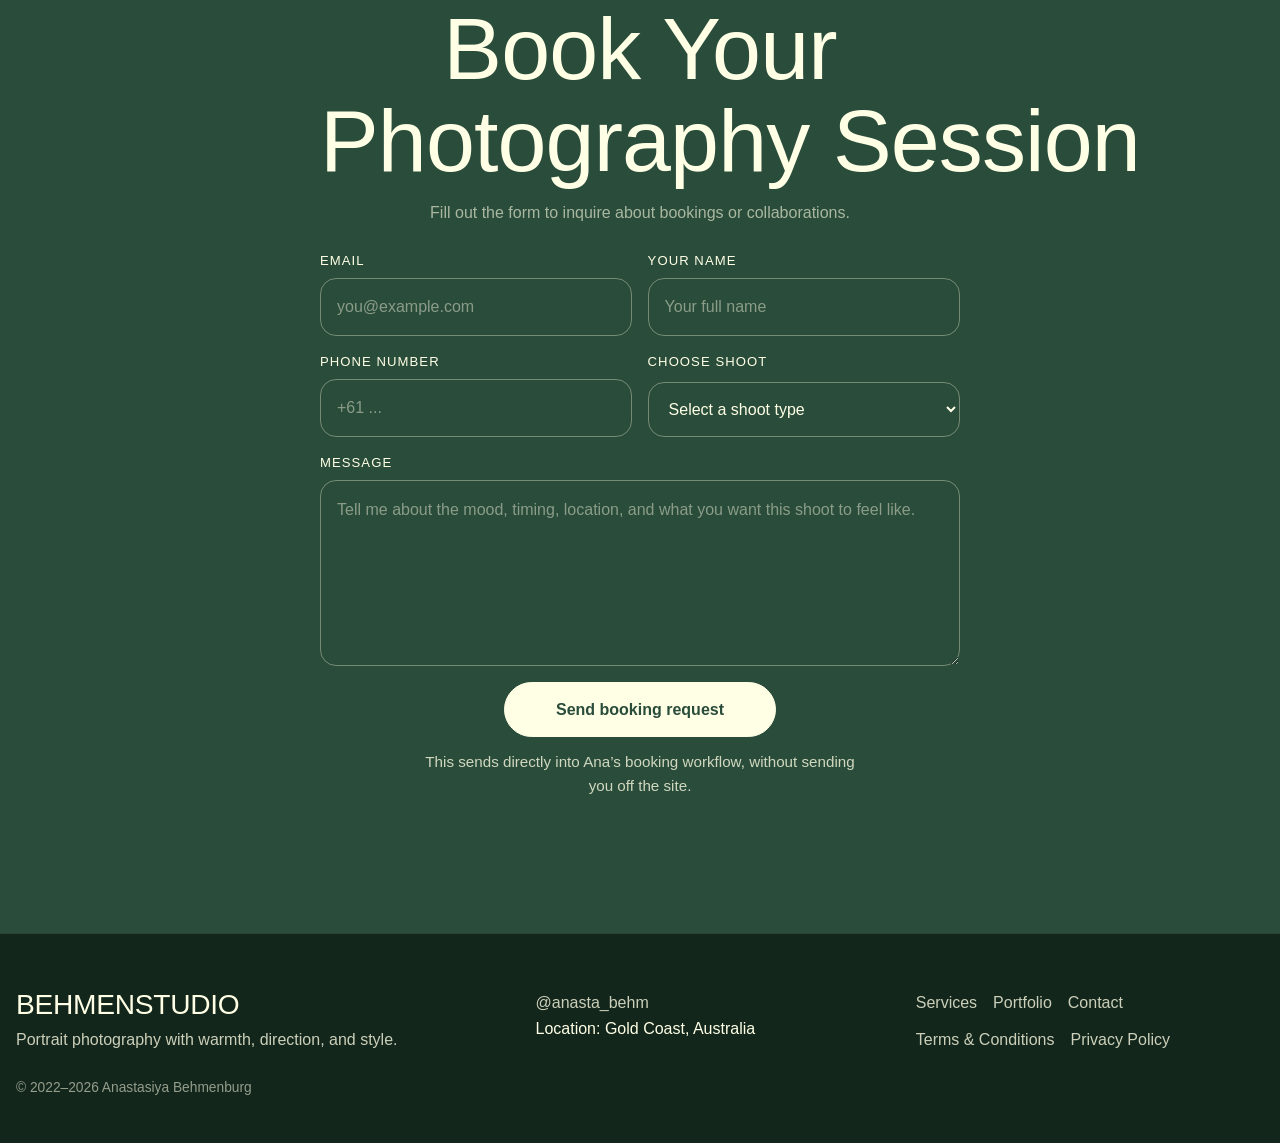
==== commit b76ac3e1: "Polish Contact copy/spacing and align the site footer. Updates booking headline, tightens section pa" ====
--- a/index.html
+++ b/index.html
@@ -43,7 +43,7 @@
       as="image"
       href="https://cdn.prod.website-files.com/6a1c24137686060838b25c6c/6a1c24147686060838b25c87_mittwochu%25CC%2588lu0129-p-2600.jpg"
     />
-    <link rel="stylesheet" href="styles.css?v=20261126-portfolio6" />
+    <link rel="stylesheet" href="styles.css?v=20261126-contact4" />
   </head>
   <body>
     <a class="skip-link" href="#main-content">Skip to content</a>
@@ -266,17 +266,16 @@
       </section>
 
       <section
-        class="contact section-screen"
+        class="contact"
         id="contact"
         aria-labelledby="contact-title"
       >
-        <div class="container contact-inner">
-          <h2 id="contact-title" class="section-display-title" tabindex="-1">
-            CONTACT
+        <div class="contact-inner">
+          <h2 id="contact-title" class="section-display-title contact-title" tabindex="-1">
+            Book Your<br /><span class="contact-title-line">Photography Session</span>
           </h2>
           <p class="contact-lead">
-            Share the essentials and I’ll follow up with availability, next
-            steps, and the best fit for your shoot.
+            Fill out the form to inquire about bookings or collaborations.
           </p>
 
           <form
@@ -390,7 +389,7 @@
     </main>
 
     <footer class="site-footer">
-      <div class="container footer-grid">
+      <div class="section-inner footer-grid">
         <div>
           <p class="brand footer-brand">
             <span class="brand-text">BEHMENSTUDIO</span>
@@ -420,7 +419,7 @@
           <a href="privacy.html">Privacy Policy</a>
         </nav>
       </div>
-      <p class="copyright">Copyright ©️ 2022 Anastasiya Behmenburg</p>
+      <p class="section-inner copyright">© 2022–2026 Anastasiya Behmenburg</p>
     </footer>
 
     <div
--- a/styles.css
+++ b/styles.css
@@ -703,23 +703,32 @@
   position: relative;
   background: var(--secondary);
   color: var(--cream);
-  padding: calc(var(--header-h) + 1.5rem) 0 3rem;
+  /* Tighter than full-viewport / Services pad */
+  padding: 64px 0;
+  scroll-margin-top: var(--header-h);
 }
 
 .contact-inner {
-  width: min(40rem, 100%);
+  width: min(40rem, calc(100% - 32px));
   margin-inline: auto;
   text-align: center;
 }
 
-.contact .section-display-title {
+.contact-title {
   margin-bottom: 0.85rem;
+  line-height: 1.04;
+}
+
+.contact-title-line {
+  white-space: nowrap;
 }
 
 .contact-lead {
-  margin: 0 auto 1.8rem;
-  max-width: 42ch;
-  color: var(--muted-on-green);
+  margin: 0 auto 1.5rem;
+  max-width: 36rem;
+  color: var(--muted-cream);
+  font-size: 1rem;
+  line-height: 1.6;
 }
 
 .contact-form {
@@ -825,13 +834,13 @@
 
 .site-footer {
   border-top: 1px solid rgba(255, 255, 230, 0.12);
-  padding: 2rem 0 1rem;
+  padding: 3.5rem 0 2.75rem;
   background: #13261c;
 }
 
 .footer-grid {
   display: grid;
-  gap: 1.15rem;
+  gap: 1.25rem 2rem;
 }
 
 .footer-brand {
@@ -861,8 +870,7 @@
 }
 
 .copyright {
-  margin: 1.2rem auto 0;
-  width: var(--container);
+  margin: 1.5rem auto 0;
   color: rgba(255, 255, 230, 0.55);
   font-size: 0.86rem;
 }
@@ -1296,6 +1304,10 @@
     padding: 112px 0;
   }
 
+  .contact {
+    padding: 80px 0;
+  }
+
   .section-inner > .section-display-title {
     margin-bottom: 3rem;
   }
@@ -1322,6 +1334,10 @@
 @media (min-width: 992px) {
   .section-pad {
     padding: 128px 0;
+  }
+
+  .contact {
+    padding: 96px 0;
   }
 
   /* Desktop: never taller than the viewport; shrink slides to fit chrome */
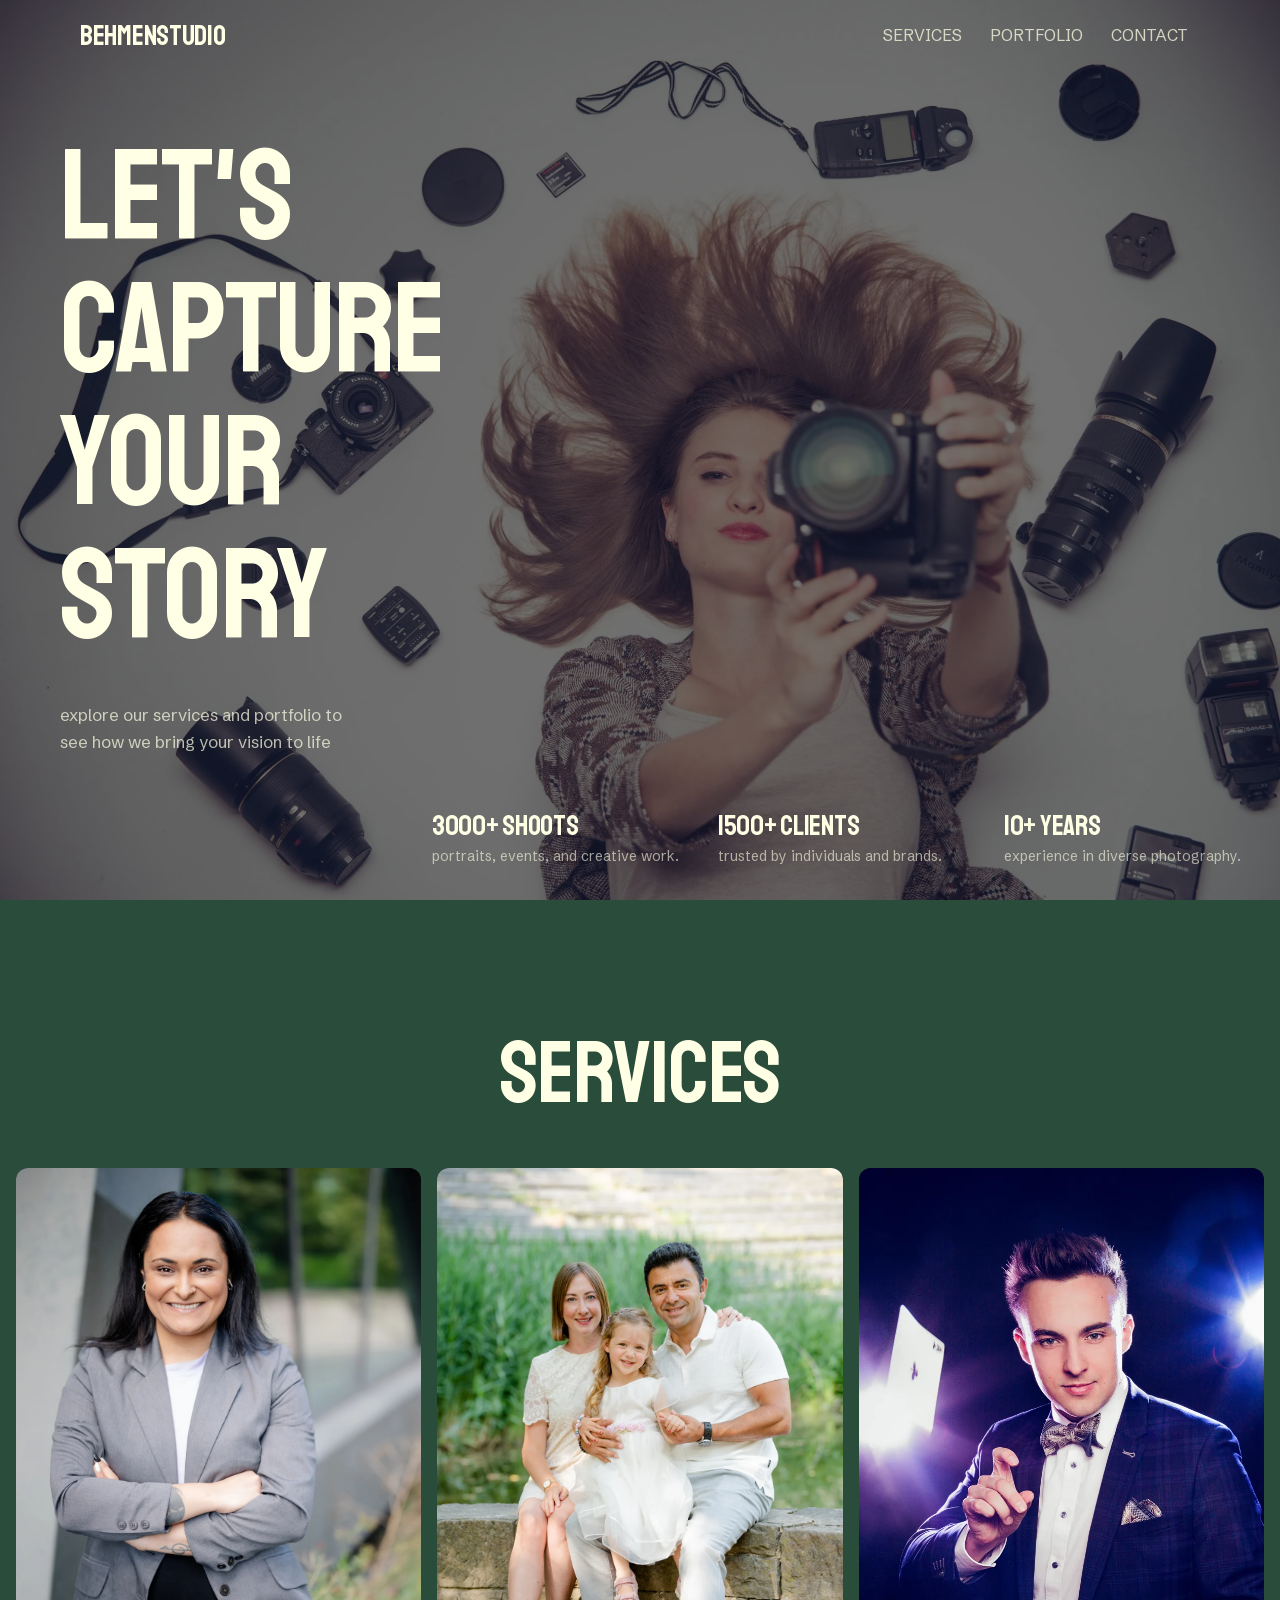
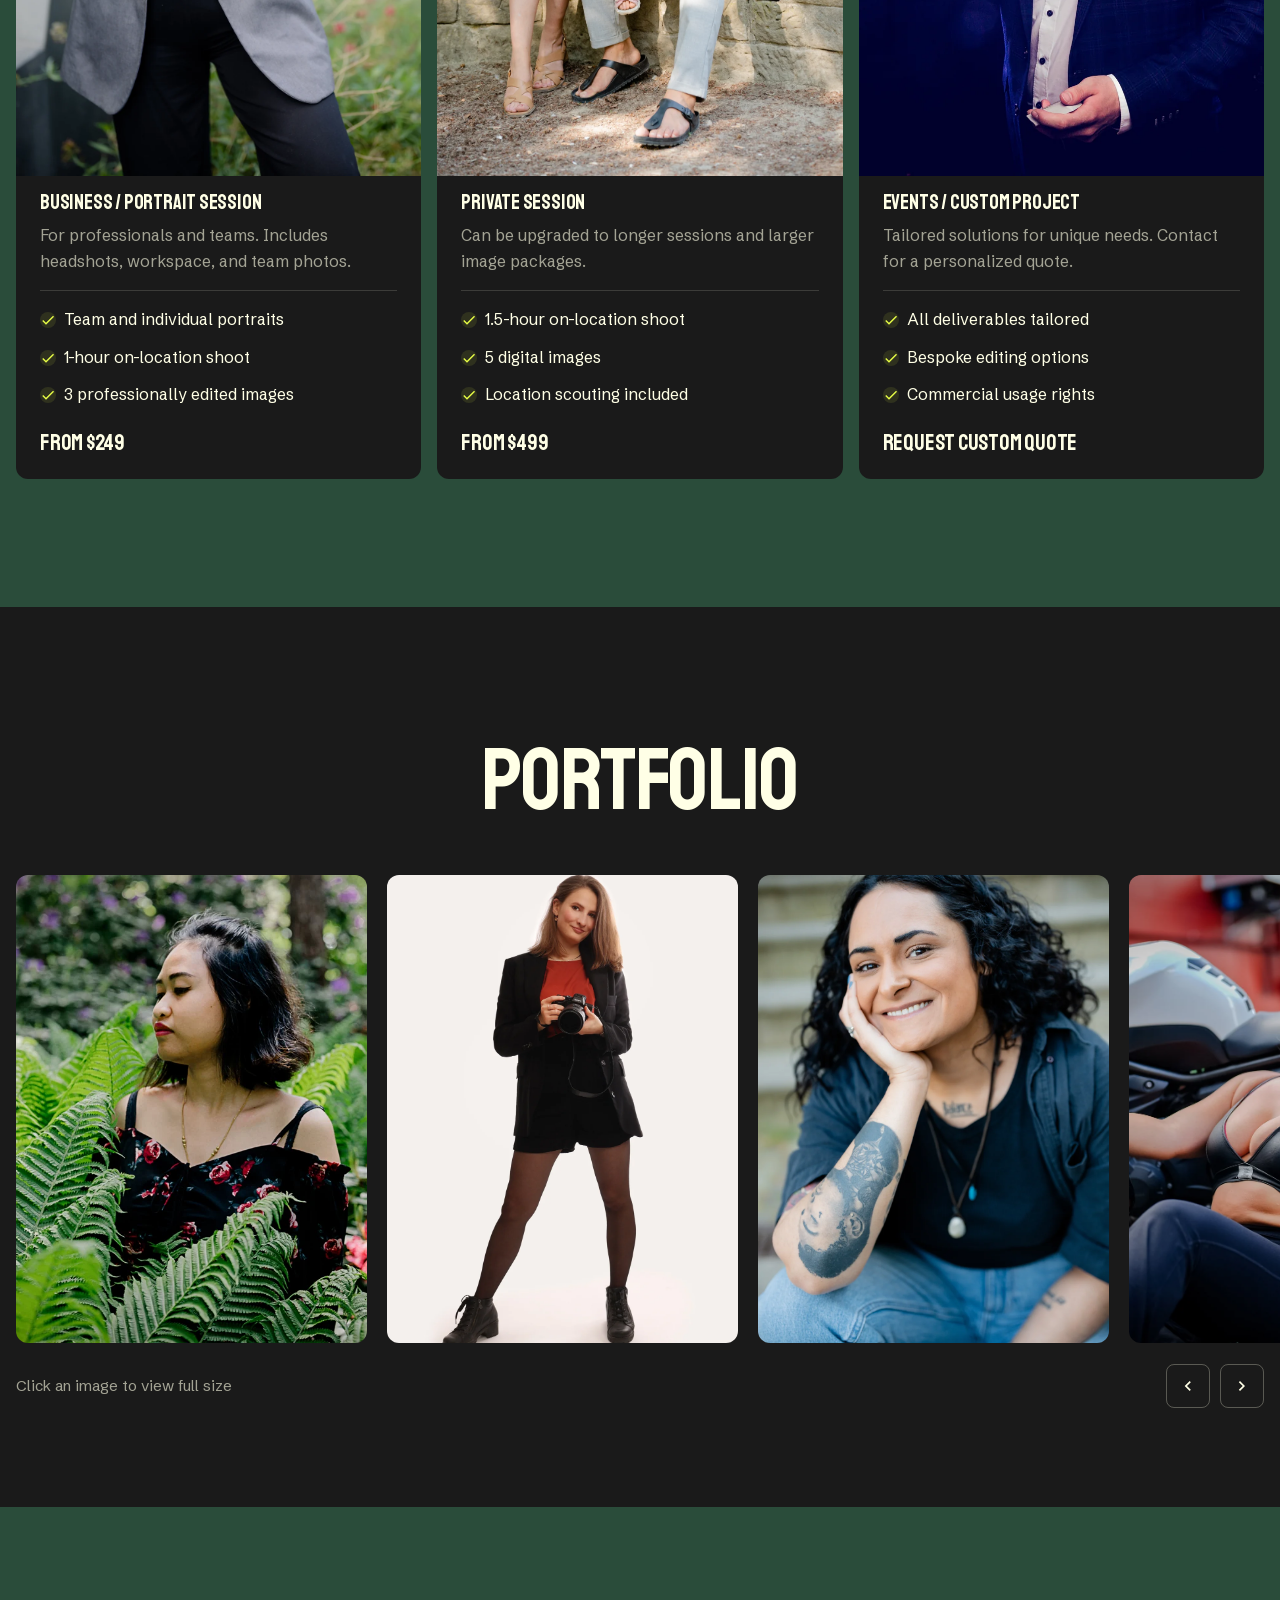
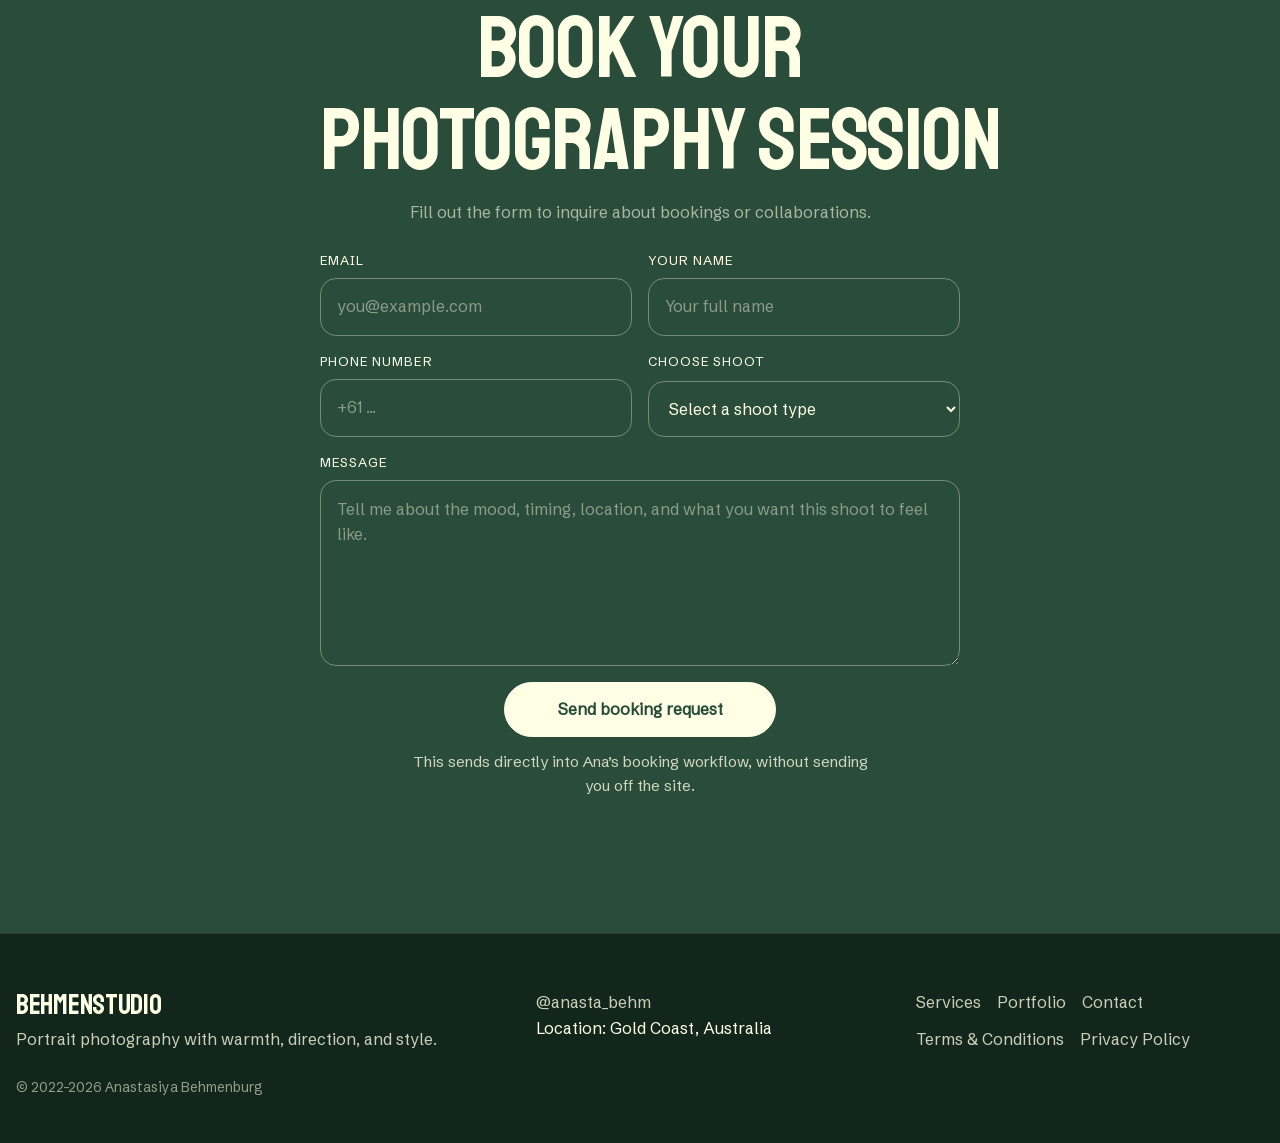
==== commit bd25081e: "Self-host fonts and the hero image locally. Stops Google Fonts and Webflow CDN requests by vendoring" ====
--- a/index.html
+++ b/index.html
@@ -38,12 +38,8 @@
       type="image/svg+xml"
       href="assets/icons/logo-ab.svg"
     />
-    <link
-      rel="preload"
-      as="image"
-      href="https://cdn.prod.website-files.com/6a1c24137686060838b25c6c/6a1c24147686060838b25c87_mittwochu%25CC%2588lu0129-p-2600.jpg"
-    />
-    <link rel="stylesheet" href="styles.css?v=20261126-contact4" />
+    <link rel="preload" as="image" href="assets/images/web/hero-main.webp" type="image/webp" />
+    <link rel="stylesheet" href="styles.css?v=20261126-fonts1" />
   </head>
   <body>
     <a class="skip-link" href="#main-content">Skip to content</a>
@@ -79,7 +75,7 @@
         <div class="hero-media" aria-hidden="true">
           <img
             class="hero-image"
-            src="https://cdn.prod.website-files.com/6a1c24137686060838b25c6c/6a1c24147686060838b25c87_mittwochu%25CC%2588lu0129-p-2600.jpg"
+            src="assets/images/web/hero-main.webp"
             alt=""
             width="2273"
             height="1516"
--- a/styles.css
+++ b/styles.css
@@ -5,8 +5,7 @@
   font-style: normal;
   font-weight: 400;
   font-display: swap;
-  src: url("https://fonts.gstatic.com/s/staatliches/v15/HI_OiY8KO6hCsQSoAPmtMYebvpCfOMPT.woff2")
-    format("woff2");
+  src: url("assets/fonts/staatliches-400.woff2") format("woff2");
 }
 
 @font-face {
@@ -14,8 +13,7 @@
   font-style: normal;
   font-weight: 400;
   font-display: swap;
-  src: url("https://fonts.gstatic.com/s/schibstedgrotesk/v7/JqzK5SSPQuCQF3t8uOwiUL-taUTtarVKQ9vZ6pJJWlMNIsEwSMhvflSFOD3s.woff2")
-    format("woff2");
+  src: url("assets/fonts/schibsted-grotesk-400.woff2") format("woff2");
 }
 
 :root {
@@ -875,48 +873,76 @@
   font-size: 0.86rem;
 }
 
-/* ——— Policy pages (kept usable) ——— */
+/* ——— Policy pages (privacy / terms) ——— */
 
 .policy-page {
   background: var(--ink);
   color: var(--cream);
 }
 
-.policy-nav {
-  position: static;
-  transform: none;
-  opacity: 1;
-  visibility: visible;
-  pointer-events: auto;
-}
-
 .policy-main {
-  padding-top: 6rem;
+  padding: calc(var(--header-h) + 2.5rem) 0 4rem;
 }
 
 .policy-wrap {
-  max-width: 860px;
+  max-width: 760px;
+}
+
+.policy-hero {
+  margin-bottom: 2.5rem;
+}
+
+.policy-kicker {
+  margin: 0 0 0.75rem;
+  font-size: 0.85rem;
+  letter-spacing: 0.12em;
+  text-transform: uppercase;
+  color: var(--muted-cream);
+}
+
+.policy-hero .section-display-title {
+  margin-bottom: 1rem;
+  font-size: clamp(2.4rem, 7vw, 4.5rem);
+  text-align: left;
+}
+
+.policy-lead {
+  margin: 0;
+  max-width: 42rem;
+  color: var(--muted-cream);
+  font-size: 1.05rem;
+  line-height: 1.65;
 }
 
 .policy-content {
   display: grid;
-  gap: 1.4rem;
+  gap: 0;
 }
 
 .policy-content section {
-  padding: 1.1rem 1.2rem;
-  border: 1px solid rgba(255, 255, 230, 0.18);
-  border-radius: var(--radius);
-  background: rgba(255, 255, 230, 0.04);
+  padding: 1.5rem 0;
+  border-top: 1px solid var(--line-cream-15);
+  background: transparent;
+}
+
+.policy-content section:last-child {
+  border-bottom: 1px solid var(--line-cream-15);
 }
 
 .policy-content h2 {
-  font-size: clamp(1.1rem, 2vw, 1.5rem);
-  margin-bottom: 0.6rem;
+  font-size: clamp(1.15rem, 2vw, 1.45rem);
+  margin: 0 0 0.65rem;
+  color: var(--cream);
 }
 
 .policy-content p {
-  color: var(--muted-on-green);
+  margin: 0 0 0.85rem;
+  color: var(--muted-cream);
+  line-height: 1.65;
+}
+
+.policy-content p:last-child {
+  margin-bottom: 0;
 }
 
 /* ——— Lightbox ——— */
